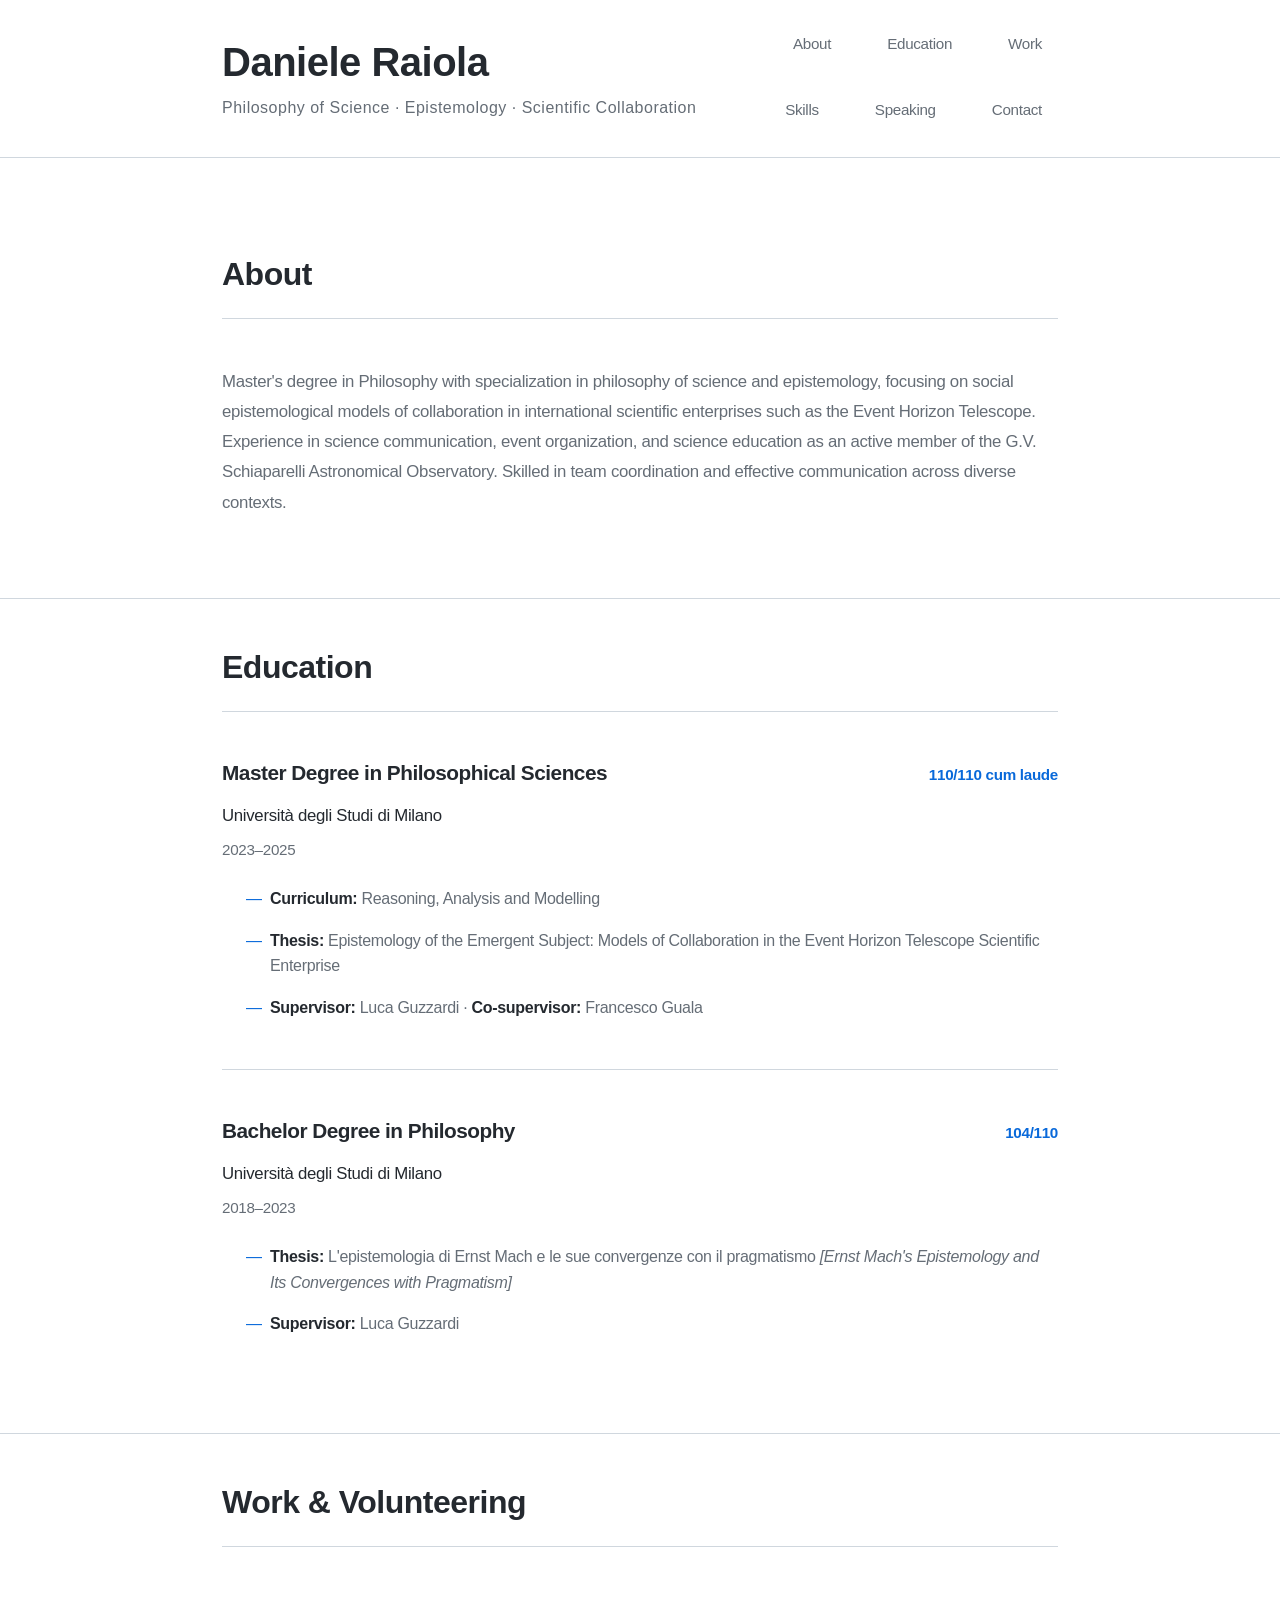
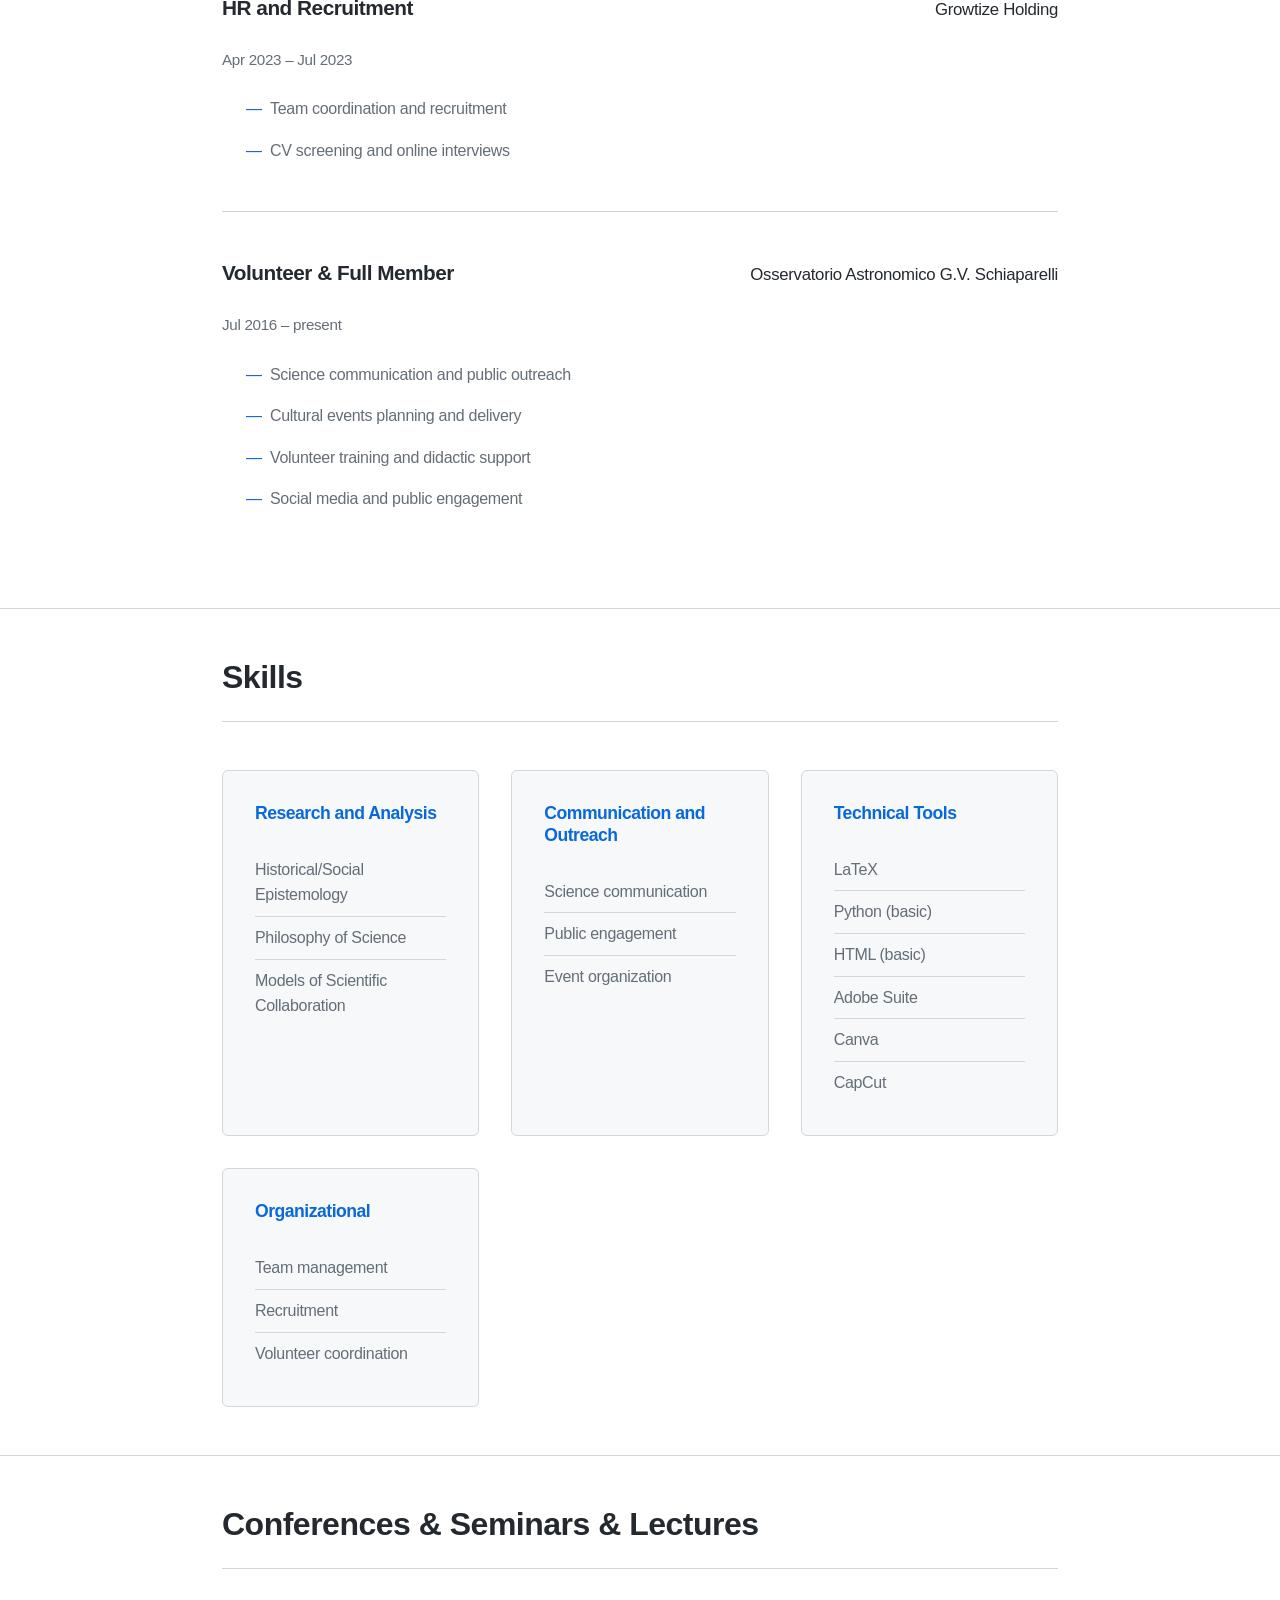
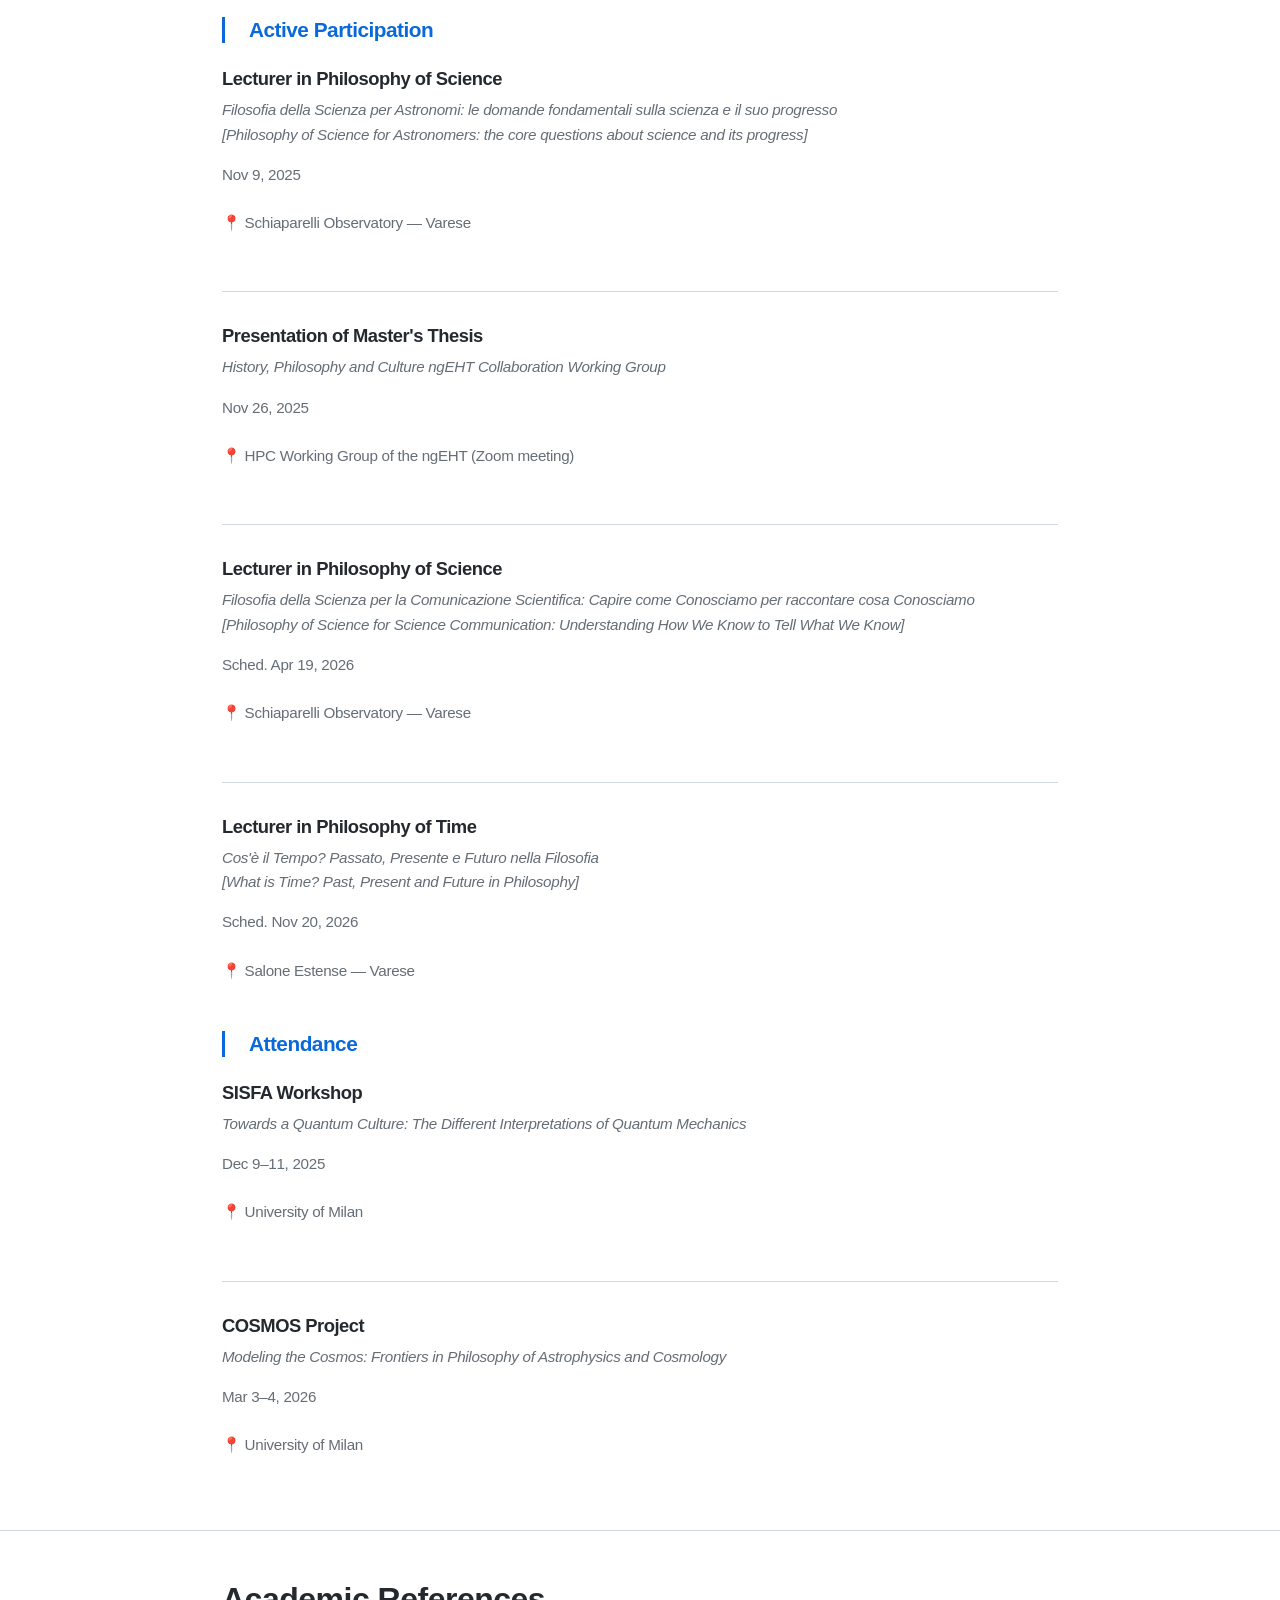
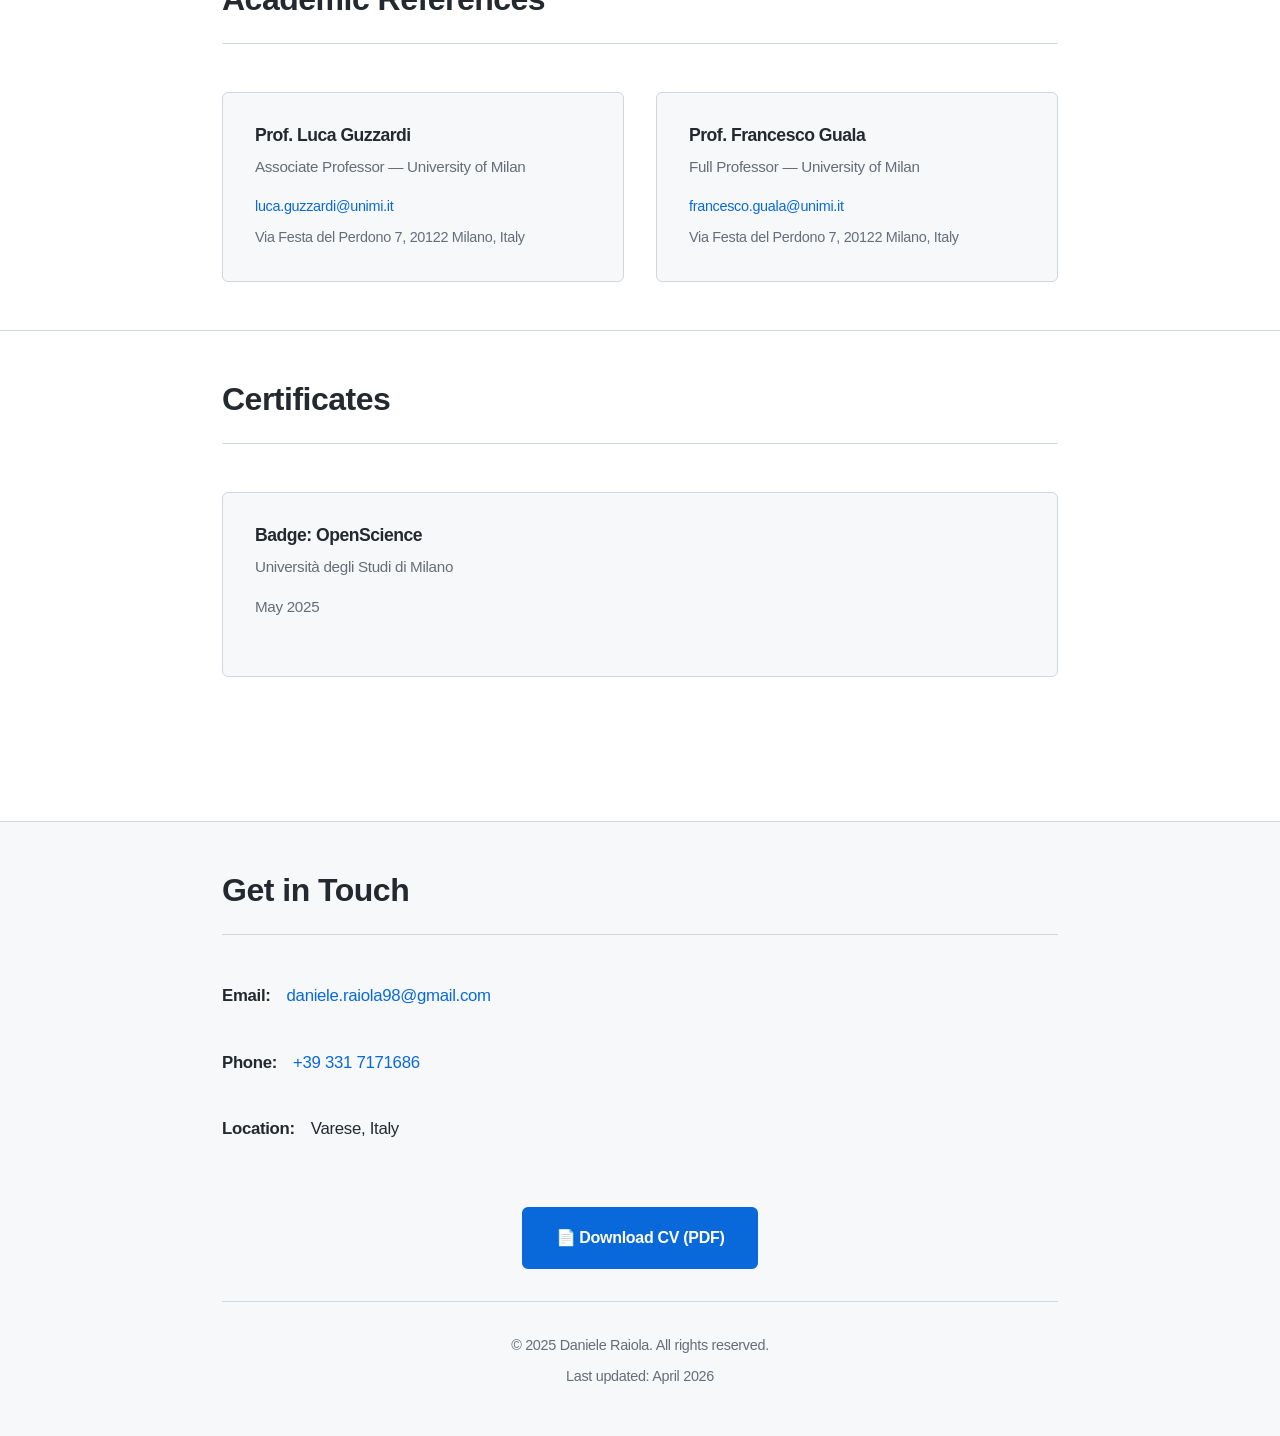
==== index.html @ 400dac88 "Add initial files for academic portfolio including HTML, CSS, and .gitignore" ====
<!DOCTYPE html>
<html lang="en">
<head>
    <meta charset="UTF-8">
    <meta name="viewport" content="width=device-width, initial-scale=1.0">
    <meta name="description" content="Daniele Raiola - Philosophy of Science, Epistemology, Scientific Collaboration">
    <meta name="author" content="Daniele Raiola">
    <title>Daniele Raiola - Philosophy of Science</title>
    <link rel="stylesheet" href="styles/main.css">
</head>
<body>
    <!-- Navigation Header -->
    <header class="header">
        <div class="container">
            <div class="header-content">
                <div class="title-block">
                    <h1 class="main-title">Daniele Raiola</h1>
                    <p class="tagline">Philosophy of Science · Epistemology · Scientific Collaboration</p>
                </div>
                <nav class="nav">
                    <a href="#about" class="nav-link">About</a>
                    <a href="#education" class="nav-link">Education</a>
                    <a href="#work" class="nav-link">Work</a>
                    <a href="#skills" class="nav-link">Skills</a>
                    <a href="#speaking" class="nav-link">Speaking</a>
                    <a href="#contact" class="nav-link">Contact</a>
                </nav>
            </div>
        </div>
    </header>

    <main>
        <!-- About Section -->
        <section id="about" class="section">
            <div class="container">
                <h2 class="section-title">About</h2>
                <p class="section-intro">
                    Master's degree in Philosophy with specialization in philosophy of science and epistemology, 
                    focusing on social epistemological models of collaboration in international scientific enterprises 
                    such as the Event Horizon Telescope. Experience in science communication, event organization, and 
                    science education as an active member of the G.V. Schiaparelli Astronomical Observatory. Skilled in 
                    team coordination and effective communication across diverse contexts.
                </p>
            </div>
        </section>

        <!-- Education Section -->
        <section id="education" class="section">
            <div class="container">
                <h2 class="section-title">Education</h2>
                
                <article class="education-item">
                    <div class="education-header">
                        <h3 class="degree-title">Master Degree in Philosophical Sciences</h3>
                        <span class="grade">110/110 cum laude</span>
                    </div>
                    <p class="institution">Università degli Studi di Milano</p>
                    <p class="date">2023–2025</p>
                    <ul class="details-list">
                        <li><strong>Curriculum:</strong> Reasoning, Analysis and Modelling</li>
                        <li><strong>Thesis:</strong> Epistemology of the Emergent Subject: Models of Collaboration in the Event Horizon Telescope Scientific Enterprise</li>
                        <li><strong>Supervisor:</strong> Luca Guzzardi · <strong>Co-supervisor:</strong> Francesco Guala</li>
                    </ul>
                </article>

                <article class="education-item">
                    <div class="education-header">
                        <h3 class="degree-title">Bachelor Degree in Philosophy</h3>
                        <span class="grade">104/110</span>
                    </div>
                    <p class="institution">Università degli Studi di Milano</p>
                    <p class="date">2018–2023</p>
                    <ul class="details-list">
                        <li><strong>Thesis:</strong> L'epistemologia di Ernst Mach e le sue convergenze con il pragmatismo <em>[Ernst Mach's Epistemology and Its Convergences with Pragmatism]</em></li>
                        <li><strong>Supervisor:</strong> Luca Guzzardi</li>
                    </ul>
                </article>
            </div>
        </section>

        <!-- Work & Volunteering Section -->
        <section id="work" class="section">
            <div class="container">
                <h2 class="section-title">Work & Volunteering</h2>

                <article class="work-item">
                    <div class="work-header">
                        <h3 class="position-title">HR and Recruitment</h3>
                        <p class="organization">Growtize Holding</p>
                    </div>
                    <p class="date">Apr 2023 – Jul 2023</p>
                    <ul class="details-list">
                        <li>Team coordination and recruitment</li>
                        <li>CV screening and online interviews</li>
                    </ul>
                </article>

                <article class="work-item">
                    <div class="work-header">
                        <h3 class="position-title">Volunteer & Full Member</h3>
                        <p class="organization">Osservatorio Astronomico G.V. Schiaparelli</p>
                    </div>
                    <p class="date">Jul 2016 – present</p>
                    <ul class="details-list">
                        <li>Science communication and public outreach</li>
                        <li>Cultural events planning and delivery</li>
                        <li>Volunteer training and didactic support</li>
                        <li>Social media and public engagement</li>
                    </ul>
                </article>
            </div>
        </section>

        <!-- Skills Section -->
        <section id="skills" class="section">
            <div class="container">
                <h2 class="section-title">Skills</h2>
                
                <div class="skills-grid">
                    <article class="skill-category">
                        <h3 class="skill-category-title">Research and Analysis</h3>
                        <ul class="skill-list">
                            <li>Historical/Social Epistemology</li>
                            <li>Philosophy of Science</li>
                            <li>Models of Scientific Collaboration</li>
                        </ul>
                    </article>

                    <article class="skill-category">
                        <h3 class="skill-category-title">Communication and Outreach</h3>
                        <ul class="skill-list">
                            <li>Science communication</li>
                            <li>Public engagement</li>
                            <li>Event organization</li>
                        </ul>
                    </article>

                    <article class="skill-category">
                        <h3 class="skill-category-title">Technical Tools</h3>
                        <ul class="skill-list">
                            <li>LaTeX</li>
                            <li>Python (basic)</li>
                            <li>HTML (basic)</li>
                            <li>Adobe Suite</li>
                            <li>Canva</li>
                            <li>CapCut</li>
                        </ul>
                    </article>

                    <article class="skill-category">
                        <h3 class="skill-category-title">Organizational</h3>
                        <ul class="skill-list">
                            <li>Team management</li>
                            <li>Recruitment</li>
                            <li>Volunteer coordination</li>
                        </ul>
                    </article>
                </div>
            </div>
        </section>

        <!-- Speaking & Conferences Section -->
        <section id="speaking" class="section">
            <div class="container">
                <h2 class="section-title">Conferences & Seminars & Lectures</h2>
                
                <div class="speaking-subsection">
                    <h3 class="subsection-title">Active Participation</h3>
                    
                    <article class="speaking-item">
                        <h4 class="speaking-title">Lecturer in Philosophy of Science</h4>
                        <p class="speaking-subtitle"><em>Filosofia della Scienza per Astronomi: le domande fondamentali sulla scienza e il suo progresso</em><br>[Philosophy of Science for Astronomers: the core questions about science and its progress]</p>
                        <p class="date">Nov 9, 2025</p>
                        <p class="location">📍 Schiaparelli Observatory — Varese</p>
                    </article>

                    <article class="speaking-item">
                        <h4 class="speaking-title">Presentation of Master's Thesis</h4>
                        <p class="speaking-subtitle"><em>History, Philosophy and Culture ngEHT Collaboration Working Group</em></p>
                        <p class="date">Nov 26, 2025</p>
                        <p class="location">📍 HPC Working Group of the ngEHT (Zoom meeting)</p>
                    </article>

                    <article class="speaking-item">
                        <h4 class="speaking-title">Lecturer in Philosophy of Science</h4>
                        <p class="speaking-subtitle"><em>Filosofia della Scienza per la Comunicazione Scientifica: Capire come Conosciamo per raccontare cosa Conosciamo</em><br>[Philosophy of Science for Science Communication: Understanding How We Know to Tell What We Know]</p>
                        <p class="date">Sched. Apr 19, 2026</p>
                        <p class="location">📍 Schiaparelli Observatory — Varese</p>
                    </article>

                    <article class="speaking-item">
                        <h4 class="speaking-title">Lecturer in Philosophy of Time</h4>
                        <p class="speaking-subtitle"><em>Cos'è il Tempo? Passato, Presente e Futuro nella Filosofia</em><br>[What is Time? Past, Present and Future in Philosophy]</p>
                        <p class="date">Sched. Nov 20, 2026</p>
                        <p class="location">📍 Salone Estense — Varese</p>
                    </article>
                </div>

                <div class="speaking-subsection">
                    <h3 class="subsection-title">Attendance</h3>
                    
                    <article class="speaking-item">
                        <h4 class="speaking-title">SISFA Workshop</h4>
                        <p class="speaking-subtitle"><em>Towards a Quantum Culture: The Different Interpretations of Quantum Mechanics</em></p>
                        <p class="date">Dec 9–11, 2025</p>
                        <p class="location">📍 University of Milan</p>
                    </article>

                    <article class="speaking-item">
                        <h4 class="speaking-title">COSMOS Project</h4>
                        <p class="speaking-subtitle"><em>Modeling the Cosmos: Frontiers in Philosophy of Astrophysics and Cosmology</em></p>
                        <p class="date">Mar 3–4, 2026</p>
                        <p class="location">📍 University of Milan</p>
                    </article>
                </div>
            </div>
        </section>

        <!-- Academic References Section -->
        <section class="section">
            <div class="container">
                <h2 class="section-title">Academic References</h2>
                
                <div class="references-grid">
                    <article class="reference-item">
                        <h3 class="reference-name">Prof. Luca Guzzardi</h3>
                        <p class="reference-title">Associate Professor — University of Milan</p>
                        <ul class="reference-contact">
                            <li><a href="mailto:luca.guzzardi@unimi.it">luca.guzzardi@unimi.it</a></li>
                            <li>Via Festa del Perdono 7, 20122 Milano, Italy</li>
                        </ul>
                    </article>

                    <article class="reference-item">
                        <h3 class="reference-name">Prof. Francesco Guala</h3>
                        <p class="reference-title">Full Professor — University of Milan</p>
                        <ul class="reference-contact">
                            <li><a href="mailto:francesco.guala@unimi.it">francesco.guala@unimi.it</a></li>
                            <li>Via Festa del Perdono 7, 20122 Milano, Italy</li>
                        </ul>
                    </article>
                </div>
            </div>
        </section>

        <!-- Certificates Section -->
        <section class="section">
            <div class="container">
                <h2 class="section-title">Certificates</h2>
                
                <article class="certificate-item">
                    <h3 class="cert-title">Badge: OpenScience</h3>
                    <p class="cert-issuer">Università degli Studi di Milano</p>
                    <p class="date">May 2025</p>
                </article>
            </div>
        </section>
    </main>

    <!-- Footer / Contact -->
    <footer id="contact" class="footer">
        <div class="container">
            <h2 class="section-title">Get in Touch</h2>
            
            <div class="contact-info">
                <p class="contact-item">
                    <strong>Email:</strong> <a href="mailto:daniele.raiola98@gmail.com">daniele.raiola98@gmail.com</a>
                </p>
                <p class="contact-item">
                    <strong>Phone:</strong> <a href="tel:+393317171686">+39 331 7171686</a>
                </p>
                <p class="contact-item">
                    <strong>Location:</strong> Varese, Italy
                </p>
            </div>

            <div class="download-section">
                <a href="assets/cv-daniele-raiola.pdf" download class="download-btn">📄 Download CV (PDF)</a>
            </div>

            <div class="footer-meta">
                <p class="copyright">© 2025 Daniele Raiola. All rights reserved.</p>
                <p class="last-updated">Last updated: April 2026</p>
            </div>
        </div>
    </footer>

    <!-- Smooth scroll behavior script -->
    <script>
        document.querySelectorAll('a[href^="#"]').forEach(anchor => {
            anchor.addEventListener('click', function (e) {
                e.preventDefault();
                const target = document.querySelector(this.getAttribute('href'));
                if (target) {
                    target.scrollIntoView({
                        behavior: 'smooth',
                        block: 'start'
                    });
                }
            });
        });
    </script>
</body>
</html>
---- styles/main.css ----
/* ============================================================================
   ACADEMIC PORTFOLIO - DANIELE RAIOLA
   Clean, minimal design with dark-mode support
   ============================================================================ */

/* CSS Variables - Dark Mode (Default) */
:root {
    --color-bg: #0d1117;
    --color-bg-alt: #161b22;
    --color-text: #e0e0e0;
    --color-text-secondary: #a0a0a0;
    --color-accent: #58a6ff;
    --color-border: #30363d;
    --color-hover: #1f6feb;
    
    --font-primary: -apple-system, BlinkMacSystemFont, "Segoe UI", Roboto, "Helvetica Neue", Arial, sans-serif;
    --font-mono: "SF Mono", Monaco, "Cascadia Code", "Roboto Mono", Consolas, "Courier New", monospace;
    
    --spacing-xs: 0.5rem;
    --spacing-sm: 1rem;
    --spacing-md: 1.5rem;
    --spacing-lg: 2rem;
    --spacing-xl: 3rem;
    
    --transition: all 0.3s ease;
    --transition-fast: all 0.15s ease;
}

/* CSS Variables - Light Mode */
@media (prefers-color-scheme: light) {
    :root {
        --color-bg: #ffffff;
        --color-bg-alt: #f6f8fa;
        --color-text: #24292f;
        --color-text-secondary: #656d76;
        --color-accent: #0969da;
        --color-border: #d0d7de;
        --color-hover: #0860ca;
    }
}

/* ============================================================================
   RESET & BASE STYLES
   ============================================================================ */

* {
    margin: 0;
    padding: 0;
    box-sizing: border-box;
}

html {
    scroll-behavior: smooth;
}

body {
    font-family: var(--font-primary);
    background-color: var(--color-bg);
    color: var(--color-text);
    line-height: 1.6;
    letter-spacing: -0.3px;
    transition: background-color 0.5s ease, color 0.5s ease;
}

/* ============================================================================
   TYPOGRAPHY
   ============================================================================ */

h1, h2, h3, h4, h5, h6 {
    font-weight: 600;
    line-height: 1.25;
    margin-bottom: var(--spacing-md);
    letter-spacing: -0.5px;
}

h1 {
    font-size: 2.5rem;
    margin-bottom: var(--spacing-sm);
}

h2 {
    font-size: 2rem;
    border-bottom: 1px solid var(--color-border);
    padding-bottom: var(--spacing-md);
    margin-bottom: var(--spacing-xl);
}

h3 {
    font-size: 1.5rem;
}

h4 {
    font-size: 1.125rem;
}

p {
    margin-bottom: var(--spacing-md);
}

/* Section title special style */
.section-title {
    font-size: 2rem;
    margin-top: 0;
}

.main-title {
    color: var(--color-text);
    margin-bottom: var(--spacing-xs);
}

.tagline {
    font-size: 1rem;
    color: var(--color-text-secondary);
    font-weight: 400;
    letter-spacing: 0.5px;
    margin-bottom: 0;
}

/* ============================================================================
   LINKS & INTERACTIVE
   ============================================================================ */

a {
    color: var(--color-accent);
    text-decoration: none;
    transition: var(--transition-fast);
}

a:hover {
    color: var(--color-hover);
    text-decoration: underline;
}

/* ============================================================================
   LAYOUT & CONTAINER
   ============================================================================ */

.container {
    max-width: 900px;
    margin: 0 auto;
    padding: 0 var(--spacing-lg);
}

main {
    padding: var(--spacing-xl) 0;
}

/* ============================================================================
   HEADER & NAVIGATION
   ============================================================================ */

.header {
    background-color: var(--color-bg-alt);
    border-bottom: 1px solid var(--color-border);
    position: sticky;
    top: 0;
    z-index: 100;
    backdrop-filter: blur(10px);
    background-color: rgba(13, 17, 23, 0.85);
}

@media (prefers-color-scheme: light) {
    .header {
        background-color: rgba(255, 255, 255, 0.85);
    }
}

.header-content {
    display: flex;
    justify-content: space-between;
    align-items: center;
    padding: var(--spacing-md) 0;
    gap: var(--spacing-lg);
}

.title-block {
    flex-shrink: 0;
}

.nav {
    display: flex;
    gap: var(--spacing-md);
    flex-wrap: wrap;
    justify-content: flex-end;
    align-items: center;
}

.nav-link {
    font-size: 0.95rem;
    font-weight: 500;
    color: var(--color-text-secondary);
    padding: var(--spacing-xs) var(--spacing-sm);
    border-bottom: 2px solid transparent;
    transition: var(--transition-fast);
}

.nav-link:hover {
    color: var(--color-accent);
    border-bottom-color: var(--color-accent);
    text-decoration: none;
}

/* ============================================================================
   SECTIONS
   ============================================================================ */

.section {
    padding: var(--spacing-xl) 0;
    border-bottom: 1px solid var(--color-border);
}

.section:last-of-type {
    border-bottom: none;
}

.section-intro {
    font-size: 1.05rem;
    color: var(--color-text-secondary);
    line-height: 1.8;
    margin-bottom: var(--spacing-lg);
}

/* ============================================================================
   EDUCATION & WORK ITEMS
   ============================================================================ */

.education-item,
.work-item {
    margin-bottom: var(--spacing-xl);
    padding-bottom: var(--spacing-lg);
    border-bottom: 1px solid var(--color-border);
}

.education-item:last-child,
.work-item:last-child {
    border-bottom: none;
    padding-bottom: 0;
}

.education-header,
.work-header {
    display: flex;
    justify-content: space-between;
    align-items: baseline;
    gap: var(--spacing-md);
    margin-bottom: var(--spacing-sm);
    flex-wrap: wrap;
}

.degree-title,
.position-title {
    margin-bottom: 0;
    font-size: 1.3rem;
}

.grade {
    font-size: 0.95rem;
    color: var(--color-accent);
    font-weight: 600;
    white-space: nowrap;
}

.institution,
.organization {
    font-size: 1.05rem;
    font-weight: 500;
    color: var(--color-text);
    margin-bottom: var(--spacing-xs);
}

.date {
    font-size: 0.95rem;
    color: var(--color-text-secondary);
    margin-bottom: var(--spacing-md);
}

.details-list {
    list-style: none;
    padding-left: var(--spacing-md);
}

.details-list li {
    margin-bottom: var(--spacing-sm);
    color: var(--color-text-secondary);
    position: relative;
    padding-left: var(--spacing-md);
}

.details-list li::before {
    content: "—";
    position: absolute;
    left: 0;
    color: var(--color-accent);
}

.details-list strong {
    color: var(--color-text);
    font-weight: 600;
}

/* ============================================================================
   SKILLS GRID
   ============================================================================ */

.skills-grid {
    display: grid;
    grid-template-columns: repeat(auto-fit, minmax(250px, 1fr));
    gap: var(--spacing-lg);
    margin-top: var(--spacing-lg);
}

.skill-category {
    padding: var(--spacing-lg);
    background-color: var(--color-bg-alt);
    border: 1px solid var(--color-border);
    border-radius: 6px;
    transition: var(--transition);
}

.skill-category:hover {
    border-color: var(--color-accent);
    background-color: rgba(88, 166, 255, 0.05);
}

@media (prefers-color-scheme: light) {
    .skill-category:hover {
        background-color: rgba(9, 105, 218, 0.05);
    }
}

.skill-category-title {
    color: var(--color-accent);
    font-size: 1.1rem;
    margin-bottom: var(--spacing-md);
}

.skill-list {
    list-style: none;
}

.skill-list li {
    padding: var(--spacing-xs) 0;
    color: var(--color-text-secondary);
    border-bottom: 1px solid var(--color-border);
    padding-bottom: var(--spacing-xs);
}

.skill-list li:last-child {
    border-bottom: none;
}

/* ============================================================================
   SPEAKING & CONFERENCES
   ============================================================================ */

.speaking-subsection {
    margin-bottom: var(--spacing-xl);
}

.speaking-subsection:last-child {
    margin-bottom: 0;
}

.subsection-title {
    font-size: 1.3rem;
    color: var(--color-accent);
    margin-top: var(--spacing-lg);
    margin-bottom: var(--spacing-md);
    border-left: 3px solid var(--color-accent);
    padding-left: var(--spacing-md);
}

.speaking-item {
    margin-bottom: var(--spacing-lg);
    padding-bottom: var(--spacing-lg);
    border-bottom: 1px solid var(--color-border);
}

.speaking-item:last-child {
    border-bottom: none;
    margin-bottom: 0;
    padding-bottom: 0;
}

.speaking-title {
    font-size: 1.15rem;
    color: var(--color-text);
    margin-bottom: var(--spacing-xs);
}

.speaking-subtitle {
    font-size: 0.95rem;
    color: var(--color-text-secondary);
    font-style: italic;
    margin-bottom: var(--spacing-sm);
}

.location {
    font-size: 0.95rem;
    color: var(--color-text-secondary);
    margin-top: var(--spacing-xs);
}

/* ============================================================================
   REFERENCES & CERTIFICATES
   ============================================================================ */

.references-grid {
    display: grid;
    grid-template-columns: repeat(auto-fit, minmax(280px, 1fr));
    gap: var(--spacing-lg);
    margin-top: var(--spacing-lg);
}

.reference-item,
.certificate-item {
    padding: var(--spacing-lg);
    background-color: var(--color-bg-alt);
    border: 1px solid var(--color-border);
    border-radius: 6px;
    transition: var(--transition);
}

.reference-item:hover,
.certificate-item:hover {
    border-color: var(--color-accent);
    background-color: rgba(88, 166, 255, 0.05);
}

@media (prefers-color-scheme: light) {
    .reference-item:hover,
    .certificate-item:hover {
        background-color: rgba(9, 105, 218, 0.05);
    }
}

.reference-name {
    font-size: 1.1rem;
    margin-bottom: var(--spacing-xs);
}

.reference-title {
    font-size: 0.95rem;
    color: var(--color-text-secondary);
    margin-bottom: var(--spacing-sm);
}

.reference-contact {
    list-style: none;
}

.reference-contact li {
    font-size: 0.9rem;
    color: var(--color-text-secondary);
    margin-bottom: var(--spacing-xs);
}

.reference-contact li:last-child {
    margin-bottom: 0;
}

.cert-title {
    font-size: 1.1rem;
    margin-bottom: var(--spacing-xs);
}

.cert-issuer {
    font-size: 0.95rem;
    color: var(--color-text-secondary);
    margin-bottom: var(--spacing-sm);
}

/* ============================================================================
   FOOTER / CONTACT
   ============================================================================ */

.footer {
    background-color: var(--color-bg-alt);
    border-top: 1px solid var(--color-border);
    padding: var(--spacing-xl) 0;
    margin-top: var(--spacing-xl);
}

.contact-info {
    display: flex;
    flex-direction: column;
    gap: var(--spacing-md);
    margin-bottom: var(--spacing-xl);
    font-size: 1.05rem;
}

.contact-item {
    display: flex;
    align-items: center;
    gap: var(--spacing-sm);
    margin-bottom: var(--spacing-sm);
}

.contact-item a {
    font-weight: 500;
}

.footer-meta {
    padding-top: var(--spacing-lg);
    border-top: 1px solid var(--color-border);
    font-size: 0.9rem;
    color: var(--color-text-secondary);
    text-align: center;
}

.copyright {
    margin-bottom: var(--spacing-xs);
}

.last-updated {
    margin-bottom: 0;
}

/* ============================================================================
   DOWNLOAD SECTION
   ============================================================================ */

.download-section {
    margin: var(--spacing-lg) 0;
    text-align: center;
}

.download-btn {
    display: inline-block;
    padding: var(--spacing-sm) var(--spacing-lg);
    background-color: var(--color-accent);
    color: var(--color-bg);
    border: 2px solid var(--color-accent);
    border-radius: 6px;
    font-weight: 600;
    font-size: 1rem;
    transition: var(--transition);
    text-decoration: none;
}

.download-btn:hover {
    background-color: var(--color-hover);
    border-color: var(--color-hover);
    color: var(--color-bg);
    text-decoration: none;
    transform: translateY(-2px);
    box-shadow: 0 4px 12px rgba(88, 166, 255, 0.2);
}

@media (prefers-color-scheme: light) {
    .download-btn:hover {
        box-shadow: 0 4px 12px rgba(9, 105, 218, 0.15);
    }
}

/* ============================================================================
   RESPONSIVE DESIGN
   ============================================================================ */

@media (max-width: 768px) {
    h1 {
        font-size: 2rem;
    }

    h2 {
        font-size: 1.5rem;
    }

    .container {
        padding: 0 var(--spacing-md);
    }

    .header-content {
        flex-direction: column;
        align-items: flex-start;
        padding: var(--spacing-md) 0;
        gap: var(--spacing-md);
    }

    .nav {
        width: 100%;
        justify-content: flex-start;
        gap: var(--spacing-sm);
    }

    .nav-link {
        font-size: 0.9rem;
        padding: var(--spacing-xs);
    }

    .education-header,
    .work-header {
        flex-direction: column;
        align-items: flex-start;
    }

    .grade {
        margin-top: var(--spacing-sm);
    }

    .skills-grid {
        grid-template-columns: 1fr;
    }

    .references-grid {
        grid-template-columns: 1fr;
    }

    main {
        padding: var(--spacing-lg) 0;
    }

    .section {
        padding: var(--spacing-lg) 0;
    }
}

@media (max-width: 480px) {
    h1 {
        font-size: 1.5rem;
    }

    h2 {
        font-size: 1.25rem;
    }

    .container {
        padding: 0 var(--spacing-sm);
    }

    .tagline {
        font-size: 0.9rem;
    }

    .nav {
        gap: var(--spacing-xs);
    }

    .nav-link {
        font-size: 0.85rem;
        padding: var(--spacing-xs) 0.375rem;
    }

    .details-list li {
        padding-left: var(--spacing-md);
        font-size: 0.95rem;
    }

    .section {
        padding: var(--spacing-md) 0;
    }

    .speaking-subsection {
        margin-bottom: var(--spacing-lg);
    }

    .subsection-title {
        font-size: 1.1rem;
    }
}

/* ============================================================================
   PRINT STYLES
   ============================================================================ */

@media print {
    .header {
        position: static;
        border-bottom: 2px solid #000;
        background-color: #fff;
        color: #000;
    }

    .nav {
        display: none;
    }

    body {
        background-color: #fff;
        color: #000;
    }

    a {
        color: #0969da;
    }

    .section {
        page-break-inside: avoid;
        border-color: #d0d7de;
    }
}
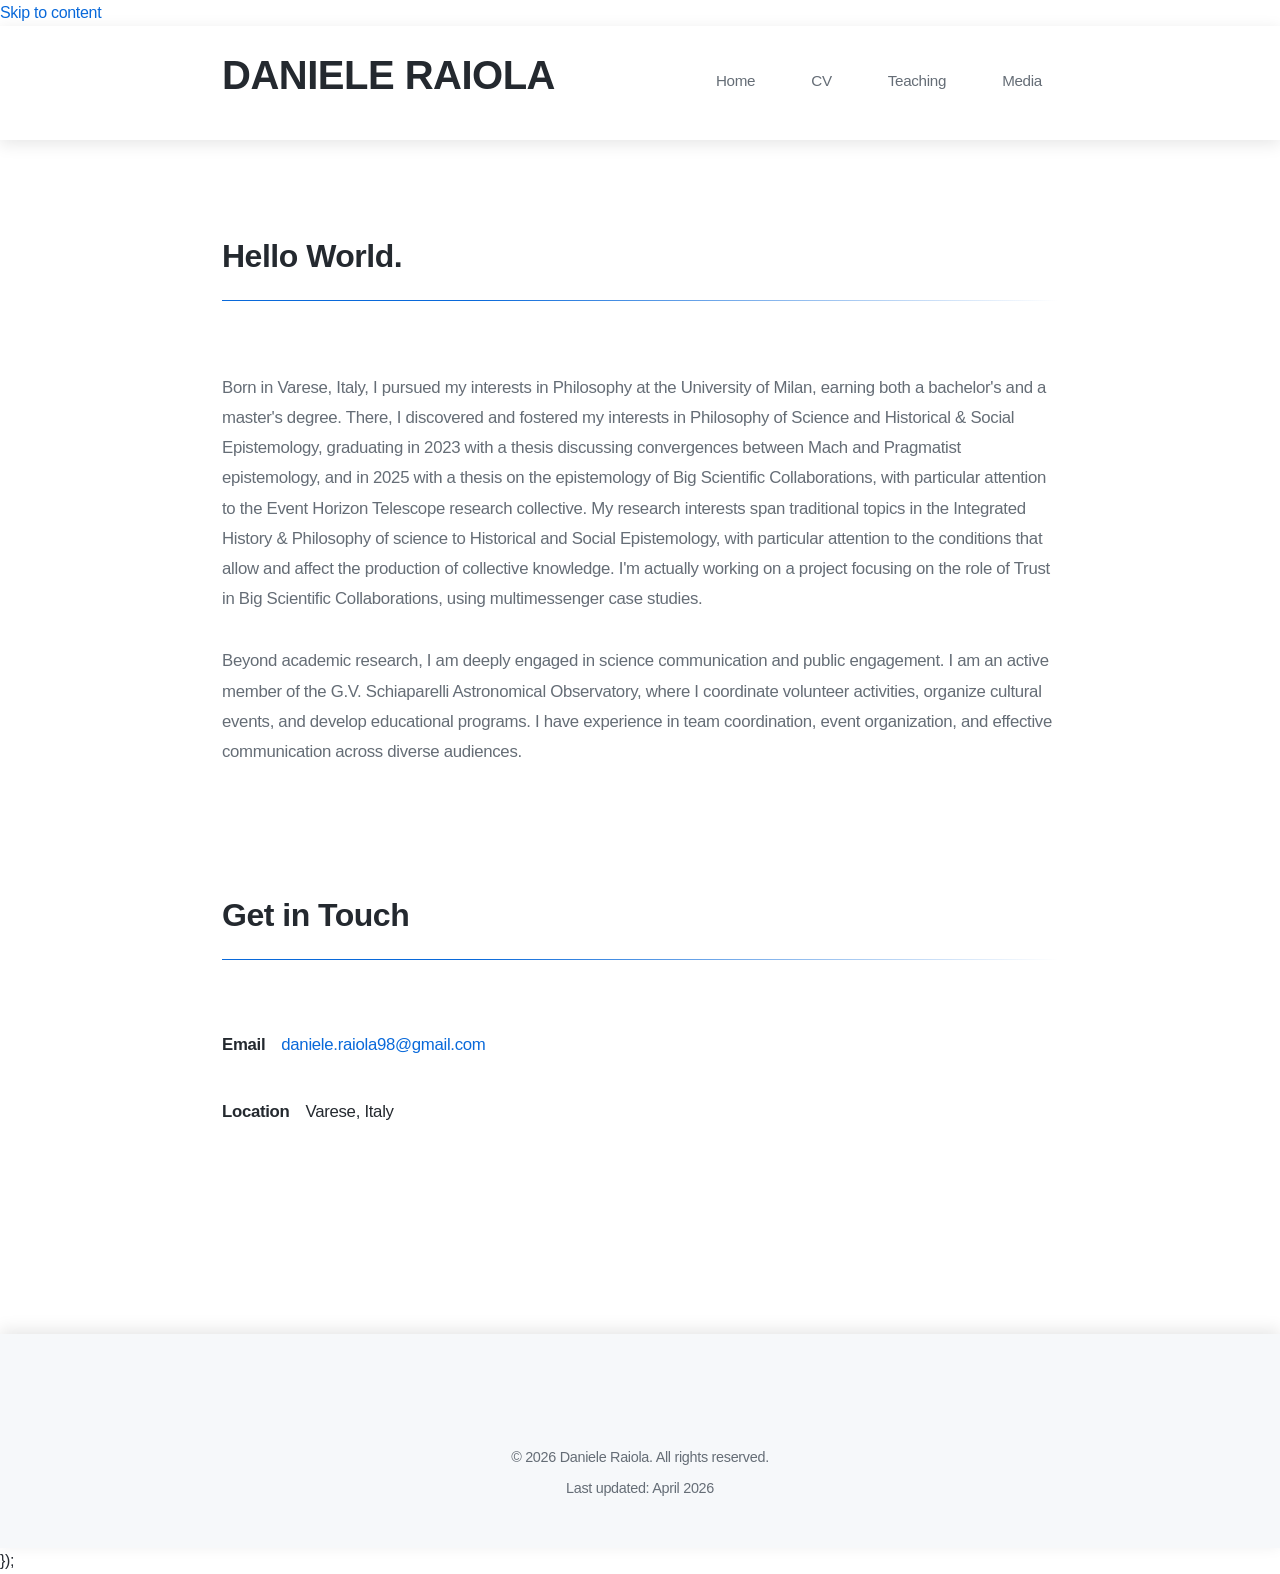
==== commit da345b3b: "Update" ====
--- a/index.html
+++ b/index.html
@@ -5,281 +5,74 @@
     <meta name="viewport" content="width=device-width, initial-scale=1.0">
     <meta name="description" content="Daniele Raiola - Philosophy of Science, Epistemology, Scientific Collaboration">
     <meta name="author" content="Daniele Raiola">
-    <title>Daniele Raiola - Philosophy of Science</title>
+    <title>Daniele Raiola</title>
     <link rel="stylesheet" href="styles/main.css">
 </head>
 <body>
+    <a href="#main-content" class="skip-to-content">Skip to content</a>
+
     <!-- Navigation Header -->
     <header class="header">
         <div class="container">
             <div class="header-content">
                 <div class="title-block">
-                    <h1 class="main-title">Daniele Raiola</h1>
-                    <p class="tagline">Philosophy of Science · Epistemology · Scientific Collaboration</p>
+                    <h1>DANIELE RAIOLA</h1>
                 </div>
                 <nav class="nav">
-                    <a href="#about" class="nav-link">About</a>
-                    <a href="#education" class="nav-link">Education</a>
-                    <a href="#work" class="nav-link">Work</a>
-                    <a href="#skills" class="nav-link">Skills</a>
-                    <a href="#speaking" class="nav-link">Speaking</a>
-                    <a href="#contact" class="nav-link">Contact</a>
+                    <a href="index.html" class="nav-link active">Home</a>
+                    <a href="cv.html" class="nav-link">CV</a>
+                    <a href="teaching.html" class="nav-link">Teaching</a>
+                    <a href="publications.html" class="nav-link">Media</a>
                 </nav>
             </div>
         </div>
     </header>
 
-    <main>
-        <!-- About Section -->
-        <section id="about" class="section">
+    <main id="main-content">
+        <!-- Hero/Intro Section -->
+        <section class="section">
             <div class="container">
-                <h2 class="section-title">About</h2>
+                <h2>Hello World.</h2>
+                
                 <p class="section-intro">
-                    Master's degree in Philosophy with specialization in philosophy of science and epistemology, 
-                    focusing on social epistemological models of collaboration in international scientific enterprises 
-                    such as the Event Horizon Telescope. Experience in science communication, event organization, and 
-                    science education as an active member of the G.V. Schiaparelli Astronomical Observatory. Skilled in 
-                    team coordination and effective communication across diverse contexts.
+                    Born in Varese, Italy, I pursued my interests in Philosophy at the University of Milan, earning both a bachelor's and a master's degree. There, I discovered and fostered my interests in Philosophy of Science and Historical & Social Epistemology, graduating in 2023 with a thesis discussing convergences between Mach and Pragmatist epistemology, and in 2025 with a thesis on the epistemology of Big Scientific Collaborations, with particular attention to the Event Horizon Telescope research collective.
+                    My research interests span traditional topics in the Integrated History & Philosophy of science to Historical and Social Epistemology, with particular attention to the conditions that allow and affect the production of collective knowledge.
+                    I'm actually working on a project focusing on the role of Trust in Big Scientific Collaborations, using multimessenger case studies.
+                </p>
+
+                <p class="section-intro">
+                    Beyond academic research, I am deeply engaged in science communication and public engagement. 
+                    I am an active member of the G.V. Schiaparelli Astronomical Observatory, where I coordinate volunteer activities, 
+                    organize cultural events, and develop educational programs. I have experience in team coordination, 
+                    event organization, and effective communication across diverse audiences.
                 </p>
             </div>
         </section>
 
-        <!-- Education Section -->
-        <section id="education" class="section">
+        <!-- Contact Section -->
+        <section id="contact" class="section">
             <div class="container">
-                <h2 class="section-title">Education</h2>
+                <h2>Get in Touch</h2>
                 
-                <article class="education-item">
-                    <div class="education-header">
-                        <h3 class="degree-title">Master Degree in Philosophical Sciences</h3>
-                        <span class="grade">110/110 cum laude</span>
+                <div class="contact-info">
+                    <div class="contact-item">
+                        <strong>Email</strong>
+                        <a href="mailto:daniele.raiola98@gmail.com">daniele.raiola98@gmail.com</a>
                     </div>
-                    <p class="institution">Università degli Studi di Milano</p>
-                    <p class="date">2023–2025</p>
-                    <ul class="details-list">
-                        <li><strong>Curriculum:</strong> Reasoning, Analysis and Modelling</li>
-                        <li><strong>Thesis:</strong> Epistemology of the Emergent Subject: Models of Collaboration in the Event Horizon Telescope Scientific Enterprise</li>
-                        <li><strong>Supervisor:</strong> Luca Guzzardi · <strong>Co-supervisor:</strong> Francesco Guala</li>
-                    </ul>
-                </article>
-
-                <article class="education-item">
-                    <div class="education-header">
-                        <h3 class="degree-title">Bachelor Degree in Philosophy</h3>
-                        <span class="grade">104/110</span>
+                    <div class="contact-item">
+                        <strong>Location</strong>
+                        Varese, Italy
                     </div>
-                    <p class="institution">Università degli Studi di Milano</p>
-                    <p class="date">2018–2023</p>
-                    <ul class="details-list">
-                        <li><strong>Thesis:</strong> L'epistemologia di Ernst Mach e le sue convergenze con il pragmatismo <em>[Ernst Mach's Epistemology and Its Convergences with Pragmatism]</em></li>
-                        <li><strong>Supervisor:</strong> Luca Guzzardi</li>
-                    </ul>
-                </article>
-            </div>
-        </section>
-
-        <!-- Work & Volunteering Section -->
-        <section id="work" class="section">
-            <div class="container">
-                <h2 class="section-title">Work & Volunteering</h2>
-
-                <article class="work-item">
-                    <div class="work-header">
-                        <h3 class="position-title">HR and Recruitment</h3>
-                        <p class="organization">Growtize Holding</p>
-                    </div>
-                    <p class="date">Apr 2023 – Jul 2023</p>
-                    <ul class="details-list">
-                        <li>Team coordination and recruitment</li>
-                        <li>CV screening and online interviews</li>
-                    </ul>
-                </article>
-
-                <article class="work-item">
-                    <div class="work-header">
-                        <h3 class="position-title">Volunteer & Full Member</h3>
-                        <p class="organization">Osservatorio Astronomico G.V. Schiaparelli</p>
-                    </div>
-                    <p class="date">Jul 2016 – present</p>
-                    <ul class="details-list">
-                        <li>Science communication and public outreach</li>
-                        <li>Cultural events planning and delivery</li>
-                        <li>Volunteer training and didactic support</li>
-                        <li>Social media and public engagement</li>
-                    </ul>
-                </article>
-            </div>
-        </section>
-
-        <!-- Skills Section -->
-        <section id="skills" class="section">
-            <div class="container">
-                <h2 class="section-title">Skills</h2>
-                
-                <div class="skills-grid">
-                    <article class="skill-category">
-                        <h3 class="skill-category-title">Research and Analysis</h3>
-                        <ul class="skill-list">
-                            <li>Historical/Social Epistemology</li>
-                            <li>Philosophy of Science</li>
-                            <li>Models of Scientific Collaboration</li>
-                        </ul>
-                    </article>
-
-                    <article class="skill-category">
-                        <h3 class="skill-category-title">Communication and Outreach</h3>
-                        <ul class="skill-list">
-                            <li>Science communication</li>
-                            <li>Public engagement</li>
-                            <li>Event organization</li>
-                        </ul>
-                    </article>
-
-                    <article class="skill-category">
-                        <h3 class="skill-category-title">Technical Tools</h3>
-                        <ul class="skill-list">
-                            <li>LaTeX</li>
-                            <li>Python (basic)</li>
-                            <li>HTML (basic)</li>
-                            <li>Adobe Suite</li>
-                            <li>Canva</li>
-                            <li>CapCut</li>
-                        </ul>
-                    </article>
-
-                    <article class="skill-category">
-                        <h3 class="skill-category-title">Organizational</h3>
-                        <ul class="skill-list">
-                            <li>Team management</li>
-                            <li>Recruitment</li>
-                            <li>Volunteer coordination</li>
-                        </ul>
-                    </article>
                 </div>
-            </div>
-        </section>
-
-        <!-- Speaking & Conferences Section -->
-        <section id="speaking" class="section">
-            <div class="container">
-                <h2 class="section-title">Conferences & Seminars & Lectures</h2>
-                
-                <div class="speaking-subsection">
-                    <h3 class="subsection-title">Active Participation</h3>
-                    
-                    <article class="speaking-item">
-                        <h4 class="speaking-title">Lecturer in Philosophy of Science</h4>
-                        <p class="speaking-subtitle"><em>Filosofia della Scienza per Astronomi: le domande fondamentali sulla scienza e il suo progresso</em><br>[Philosophy of Science for Astronomers: the core questions about science and its progress]</p>
-                        <p class="date">Nov 9, 2025</p>
-                        <p class="location">📍 Schiaparelli Observatory — Varese</p>
-                    </article>
-
-                    <article class="speaking-item">
-                        <h4 class="speaking-title">Presentation of Master's Thesis</h4>
-                        <p class="speaking-subtitle"><em>History, Philosophy and Culture ngEHT Collaboration Working Group</em></p>
-                        <p class="date">Nov 26, 2025</p>
-                        <p class="location">📍 HPC Working Group of the ngEHT (Zoom meeting)</p>
-                    </article>
-
-                    <article class="speaking-item">
-                        <h4 class="speaking-title">Lecturer in Philosophy of Science</h4>
-                        <p class="speaking-subtitle"><em>Filosofia della Scienza per la Comunicazione Scientifica: Capire come Conosciamo per raccontare cosa Conosciamo</em><br>[Philosophy of Science for Science Communication: Understanding How We Know to Tell What We Know]</p>
-                        <p class="date">Sched. Apr 19, 2026</p>
-                        <p class="location">📍 Schiaparelli Observatory — Varese</p>
-                    </article>
-
-                    <article class="speaking-item">
-                        <h4 class="speaking-title">Lecturer in Philosophy of Time</h4>
-                        <p class="speaking-subtitle"><em>Cos'è il Tempo? Passato, Presente e Futuro nella Filosofia</em><br>[What is Time? Past, Present and Future in Philosophy]</p>
-                        <p class="date">Sched. Nov 20, 2026</p>
-                        <p class="location">📍 Salone Estense — Varese</p>
-                    </article>
-                </div>
-
-                <div class="speaking-subsection">
-                    <h3 class="subsection-title">Attendance</h3>
-                    
-                    <article class="speaking-item">
-                        <h4 class="speaking-title">SISFA Workshop</h4>
-                        <p class="speaking-subtitle"><em>Towards a Quantum Culture: The Different Interpretations of Quantum Mechanics</em></p>
-                        <p class="date">Dec 9–11, 2025</p>
-                        <p class="location">📍 University of Milan</p>
-                    </article>
-
-                    <article class="speaking-item">
-                        <h4 class="speaking-title">COSMOS Project</h4>
-                        <p class="speaking-subtitle"><em>Modeling the Cosmos: Frontiers in Philosophy of Astrophysics and Cosmology</em></p>
-                        <p class="date">Mar 3–4, 2026</p>
-                        <p class="location">📍 University of Milan</p>
-                    </article>
-                </div>
-            </div>
-        </section>
-
-        <!-- Academic References Section -->
-        <section class="section">
-            <div class="container">
-                <h2 class="section-title">Academic References</h2>
-                
-                <div class="references-grid">
-                    <article class="reference-item">
-                        <h3 class="reference-name">Prof. Luca Guzzardi</h3>
-                        <p class="reference-title">Associate Professor — University of Milan</p>
-                        <ul class="reference-contact">
-                            <li><a href="mailto:luca.guzzardi@unimi.it">luca.guzzardi@unimi.it</a></li>
-                            <li>Via Festa del Perdono 7, 20122 Milano, Italy</li>
-                        </ul>
-                    </article>
-
-                    <article class="reference-item">
-                        <h3 class="reference-name">Prof. Francesco Guala</h3>
-                        <p class="reference-title">Full Professor — University of Milan</p>
-                        <ul class="reference-contact">
-                            <li><a href="mailto:francesco.guala@unimi.it">francesco.guala@unimi.it</a></li>
-                            <li>Via Festa del Perdono 7, 20122 Milano, Italy</li>
-                        </ul>
-                    </article>
-                </div>
-            </div>
-        </section>
-
-        <!-- Certificates Section -->
-        <section class="section">
-            <div class="container">
-                <h2 class="section-title">Certificates</h2>
-                
-                <article class="certificate-item">
-                    <h3 class="cert-title">Badge: OpenScience</h3>
-                    <p class="cert-issuer">Università degli Studi di Milano</p>
-                    <p class="date">May 2025</p>
-                </article>
             </div>
         </section>
     </main>
 
-    <!-- Footer / Contact -->
-    <footer id="contact" class="footer">
+    <!-- Footer -->
+    <footer class="footer">
         <div class="container">
-            <h2 class="section-title">Get in Touch</h2>
-            
-            <div class="contact-info">
-                <p class="contact-item">
-                    <strong>Email:</strong> <a href="mailto:daniele.raiola98@gmail.com">daniele.raiola98@gmail.com</a>
-                </p>
-                <p class="contact-item">
-                    <strong>Phone:</strong> <a href="tel:+393317171686">+39 331 7171686</a>
-                </p>
-                <p class="contact-item">
-                    <strong>Location:</strong> Varese, Italy
-                </p>
-            </div>
-
-            <div class="download-section">
-                <a href="assets/cv-daniele-raiola.pdf" download class="download-btn">📄 Download CV (PDF)</a>
-            </div>
-
             <div class="footer-meta">
-                <p class="copyright">© 2025 Daniele Raiola. All rights reserved.</p>
+                <p class="copyright">© 2026 Daniele Raiola. All rights reserved.</p>
                 <p class="last-updated">Last updated: April 2026</p>
             </div>
         </div>
@@ -302,3 +95,7 @@
     </script>
 </body>
 </html>
+        });
+    </script>
+</body>
+</html>
--- a/styles/main.css
+++ b/styles/main.css
@@ -22,8 +22,21 @@
     --spacing-lg: 2rem;
     --spacing-xl: 3rem;
     
-    --transition: all 0.3s ease;
-    --transition-fast: all 0.15s ease;
+    --transition: all 0.3s cubic-bezier(0.4, 0.0, 0.2, 1);
+    --transition-fast: all 0.15s cubic-bezier(0.4, 0.0, 0.2, 1);
+    --transition-slow: all 0.5s cubic-bezier(0.4, 0.0, 0.2, 1);
+    
+    /* Neumorphism Shadow Depth */
+    --shadow-sm: 0 2px 8px rgba(0, 0, 0, 0.15);
+    --shadow-md: 0 4px 16px rgba(0, 0, 0, 0.2);
+    --shadow-lg: 0 8px 24px rgba(0, 0, 0, 0.25);
+    --shadow-xl: 0 12px 32px rgba(0, 0, 0, 0.3);
+    --shadow-inset: inset 0 2px 4px rgba(0, 0, 0, 0.2);
+    --shadow-inset-light: inset 0 1px 2px rgba(0, 0, 0, 0.1);
+    
+    --border-radius-sm: 8px;
+    --border-radius-md: 12px;
+    --border-radius-lg: 16px;
 }
 
 /* CSS Variables - Light Mode */
@@ -36,6 +49,14 @@
         --color-accent: #0969da;
         --color-border: #d0d7de;
         --color-hover: #0860ca;
+        
+        /* Light Mode Shadow Depth */
+        --shadow-sm: 0 2px 8px rgba(0, 0, 0, 0.08);
+        --shadow-md: 0 4px 16px rgba(0, 0, 0, 0.1);
+        --shadow-lg: 0 8px 24px rgba(0, 0, 0, 0.12);
+        --shadow-xl: 0 12px 32px rgba(0, 0, 0, 0.15);
+        --shadow-inset: inset 0 2px 4px rgba(0, 0, 0, 0.05);
+        --shadow-inset-light: inset 0 1px 2px rgba(0, 0, 0, 0.03);
     }
 }
 
@@ -59,7 +80,7 @@
     color: var(--color-text);
     line-height: 1.6;
     letter-spacing: -0.3px;
-    transition: background-color 0.5s ease, color 0.5s ease;
+    transition: background-color var(--transition-slow), color var(--transition-slow);
 }
 
 /* ============================================================================
@@ -80,9 +101,19 @@
 
 h2 {
     font-size: 2rem;
-    border-bottom: 1px solid var(--color-border);
+    border-bottom: none;
     padding-bottom: var(--spacing-md);
     margin-bottom: var(--spacing-xl);
+    position: relative;
+}
+
+h2::after {
+    content: '';
+    display: block;
+    width: 100%;
+    height: 1px;
+    background: linear-gradient(90deg, var(--color-accent) 0%, var(--color-accent) 30%, transparent 100%);
+    margin-top: var(--spacing-md);
 }
 
 h3 {
@@ -123,12 +154,28 @@
 a {
     color: var(--color-accent);
     text-decoration: none;
-    transition: var(--transition-fast);
+    transition: color var(--transition-fast);
+    position: relative;
 }
 
 a:hover {
     color: var(--color-hover);
-    text-decoration: underline;
+    text-decoration: none;
+}
+
+a:not(.nav-link):not(.download-btn)::after {
+    content: '';
+    position: absolute;
+    bottom: -2px;
+    left: 0;
+    width: 0;
+    height: 2px;
+    background-color: var(--color-hover);
+    transition: width var(--transition-fast);
+}
+
+a:not(.nav-link):not(.download-btn):hover::after {
+    width: 100%;
 }
 
 /* ============================================================================
@@ -151,17 +198,20 @@
 
 .header {
     background-color: var(--color-bg-alt);
-    border-bottom: 1px solid var(--color-border);
+    border-bottom: none;
     position: sticky;
     top: 0;
     z-index: 100;
     backdrop-filter: blur(10px);
     background-color: rgba(13, 17, 23, 0.85);
+    box-shadow: var(--shadow-md);
+    transition: box-shadow var(--transition);
 }
 
 @media (prefers-color-scheme: light) {
     .header {
         background-color: rgba(255, 255, 255, 0.85);
+        box-shadow: var(--shadow-md);
     }
 }
 
@@ -192,12 +242,14 @@
     padding: var(--spacing-xs) var(--spacing-sm);
     border-bottom: 2px solid transparent;
     transition: var(--transition-fast);
+    position: relative;
 }
 
 .nav-link:hover {
     color: var(--color-accent);
     border-bottom-color: var(--color-accent);
     text-decoration: none;
+    transform: translateY(-2px);
 }
 
 /* ============================================================================
@@ -206,10 +258,6 @@
 
 .section {
     padding: var(--spacing-xl) 0;
-    border-bottom: 1px solid var(--color-border);
-}
-
-.section:last-of-type {
     border-bottom: none;
 }
 
@@ -227,14 +275,23 @@
 .education-item,
 .work-item {
     margin-bottom: var(--spacing-xl);
-    padding-bottom: var(--spacing-lg);
-    border-bottom: 1px solid var(--color-border);
+    padding: var(--spacing-lg);
+    border-bottom: none;
+    background-color: var(--color-bg-alt);
+    border-radius: var(--border-radius-md);
+    box-shadow: var(--shadow-sm);
+    transition: var(--transition);
+}
+
+.education-item:hover,
+.work-item:hover {
+    box-shadow: var(--shadow-lg);
+    transform: translateY(-2px);
 }
 
 .education-item:last-child,
 .work-item:last-child {
-    border-bottom: none;
-    padding-bottom: 0;
+    margin-bottom: 0;
 }
 
 .education-header,
@@ -312,19 +369,21 @@
 .skill-category {
     padding: var(--spacing-lg);
     background-color: var(--color-bg-alt);
-    border: 1px solid var(--color-border);
-    border-radius: 6px;
+    border: none;
+    border-radius: var(--border-radius-md);
+    box-shadow: var(--shadow-sm);
     transition: var(--transition);
 }
 
 .skill-category:hover {
-    border-color: var(--color-accent);
-    background-color: rgba(88, 166, 255, 0.05);
+    box-shadow: var(--shadow-lg);
+    transform: translateY(-4px);
+    background-color: var(--color-bg-alt);
 }
 
 @media (prefers-color-scheme: light) {
     .skill-category:hover {
-        background-color: rgba(9, 105, 218, 0.05);
+        background-color: var(--color-bg-alt);
     }
 }
 
@@ -416,21 +475,23 @@
 .certificate-item {
     padding: var(--spacing-lg);
     background-color: var(--color-bg-alt);
-    border: 1px solid var(--color-border);
-    border-radius: 6px;
+    border: none;
+    border-radius: var(--border-radius-md);
+    box-shadow: var(--shadow-sm);
     transition: var(--transition);
 }
 
 .reference-item:hover,
 .certificate-item:hover {
-    border-color: var(--color-accent);
-    background-color: rgba(88, 166, 255, 0.05);
+    box-shadow: var(--shadow-lg);
+    transform: translateY(-4px);
+    background-color: var(--color-bg-alt);
 }
 
 @media (prefers-color-scheme: light) {
     .reference-item:hover,
     .certificate-item:hover {
-        background-color: rgba(9, 105, 218, 0.05);
+        background-color: var(--color-bg-alt);
     }
 }
 
@@ -476,9 +537,10 @@
 
 .footer {
     background-color: var(--color-bg-alt);
-    border-top: 1px solid var(--color-border);
+    border-top: none;
     padding: var(--spacing-xl) 0;
     margin-top: var(--spacing-xl);
+    box-shadow: 0 -4px 16px rgba(0, 0, 0, 0.1);
 }
 
 .contact-info {
@@ -502,10 +564,11 @@
 
 .footer-meta {
     padding-top: var(--spacing-lg);
-    border-top: 1px solid var(--color-border);
+    border-top: none;
     font-size: 0.9rem;
     color: var(--color-text-secondary);
     text-align: center;
+    margin-top: var(--spacing-lg);
 }
 
 .copyright {
@@ -530,26 +593,35 @@
     padding: var(--spacing-sm) var(--spacing-lg);
     background-color: var(--color-accent);
     color: var(--color-bg);
-    border: 2px solid var(--color-accent);
-    border-radius: 6px;
+    border: none;
+    border-radius: var(--border-radius-md);
     font-weight: 600;
     font-size: 1rem;
     transition: var(--transition);
     text-decoration: none;
+    box-shadow: var(--shadow-md);
+    cursor: pointer;
+    position: relative;
+    overflow: hidden;
 }
 
 .download-btn:hover {
     background-color: var(--color-hover);
-    border-color: var(--color-hover);
     color: var(--color-bg);
     text-decoration: none;
-    transform: translateY(-2px);
-    box-shadow: 0 4px 12px rgba(88, 166, 255, 0.2);
+    transform: translateY(-4px);
+    box-shadow: var(--shadow-lg);
+}
+
+.download-btn:active {
+    transform: translateY(-1px);
+    box-shadow: var(--shadow-sm);
 }
 
 @media (prefers-color-scheme: light) {
-    .download-btn:hover {
-        box-shadow: 0 4px 12px rgba(9, 105, 218, 0.15);
+    .download-btn:active {
+        transform: translateY(-1px);
+        box-shadow: var(--shadow-sm);
     }
 }
 
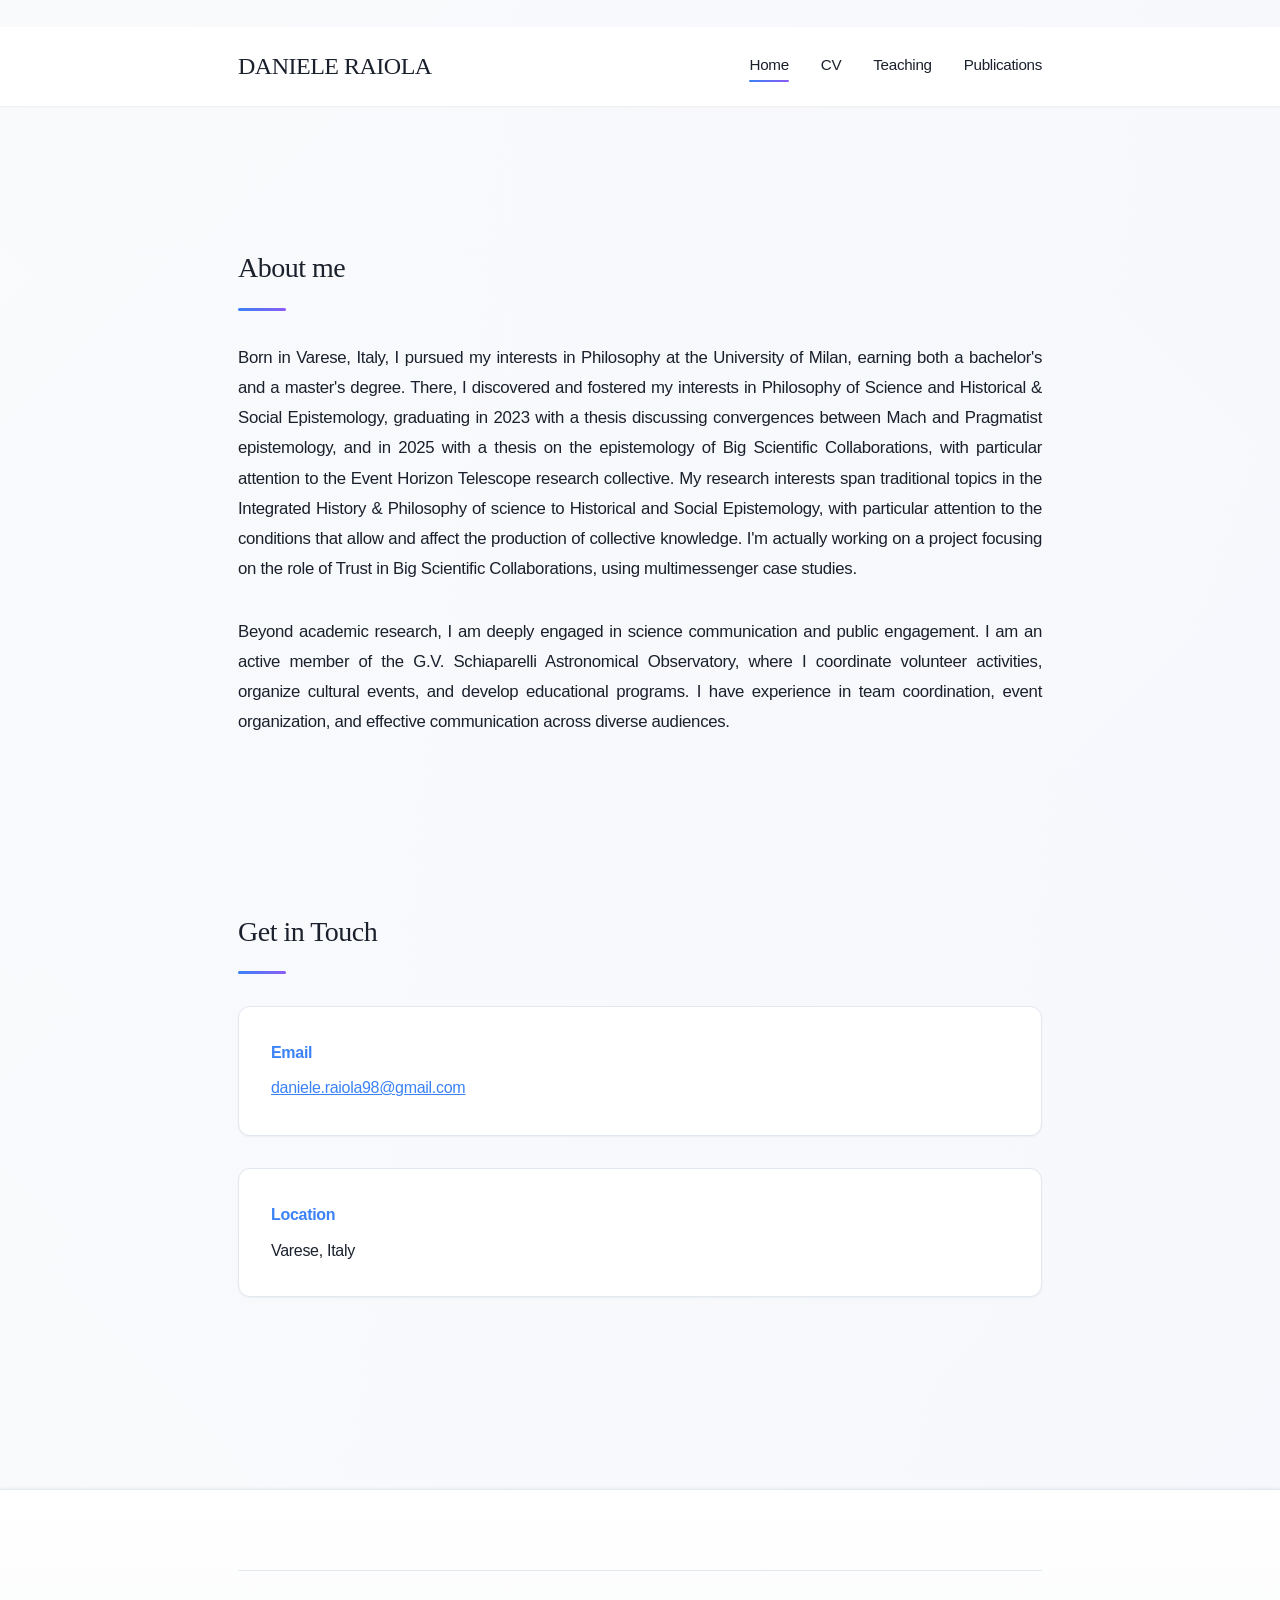
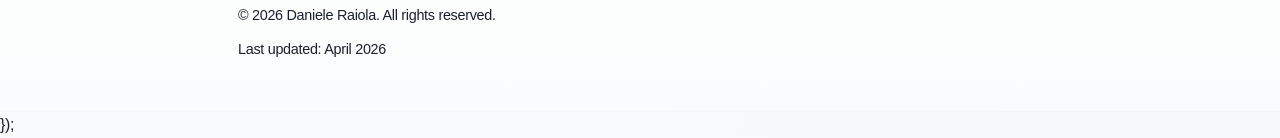
==== commit 464e133c: "Updating the copy of all sections" ====
--- a/index.html
+++ b/index.html
@@ -22,7 +22,7 @@
                     <a href="index.html" class="nav-link active">Home</a>
                     <a href="cv.html" class="nav-link">CV</a>
                     <a href="teaching.html" class="nav-link">Teaching</a>
-                    <a href="publications.html" class="nav-link">Media</a>
+                    <a href="publications.html" class="nav-link">Publications</a>
                 </nav>
             </div>
         </div>
@@ -32,7 +32,7 @@
         <!-- Hero/Intro Section -->
         <section class="section">
             <div class="container">
-                <h2>Hello World.</h2>
+                <h2>About me</h2>
                 
                 <p class="section-intro">
                     Born in Varese, Italy, I pursued my interests in Philosophy at the University of Milan, earning both a bachelor's and a master's degree. There, I discovered and fostered my interests in Philosophy of Science and Historical & Social Epistemology, graduating in 2023 with a thesis discussing convergences between Mach and Pragmatist epistemology, and in 2025 with a thesis on the epistemology of Big Scientific Collaborations, with particular attention to the Event Horizon Telescope research collective.
--- a/styles/main.css
+++ b/styles/main.css
@@ -1,20 +1,23 @@
 /* ============================================================================
    ACADEMIC PORTFOLIO - DANIELE RAIOLA
-   Clean, minimal design with dark-mode support
-   ============================================================================ */
-
-/* CSS Variables - Dark Mode (Default) */
+   Modern minimalist design with smooth animations and refined aesthetics
+   ============================================================================ */
+
+/* CSS Variables - Modern Refined Palette */
 :root {
-    --color-bg: #0d1117;
-    --color-bg-alt: #161b22;
-    --color-text: #e0e0e0;
-    --color-text-secondary: #a0a0a0;
-    --color-accent: #58a6ff;
-    --color-border: #30363d;
-    --color-hover: #1f6feb;
+    --color-bg: #fafbfc;
+    --color-bg-alt: #ffffff;
+    --color-text: #1a202c;
+    --color-text-light: #718096;
+    --color-border: #e2e8f0;
+    --color-accent: #3b82f6;
+    --color-accent-hover: #2563eb;
+    --color-accent-light: #dbeafe;
+    --color-secondary: #8b5cf6;
+    --color-success: #10b981;
     
-    --font-primary: -apple-system, BlinkMacSystemFont, "Segoe UI", Roboto, "Helvetica Neue", Arial, sans-serif;
-    --font-mono: "SF Mono", Monaco, "Cascadia Code", "Roboto Mono", Consolas, "Courier New", monospace;
+    --font-serif: Georgia, "Palatino Linotype", "Book Antiqua", serif;
+    --font-sans: -apple-system, BlinkMacSystemFont, "Segoe UI", Roboto, "Helvetica Neue", Arial, sans-serif;
     
     --spacing-xs: 0.5rem;
     --spacing-sm: 1rem;
@@ -22,42 +25,18 @@
     --spacing-lg: 2rem;
     --spacing-xl: 3rem;
     
-    --transition: all 0.3s cubic-bezier(0.4, 0.0, 0.2, 1);
-    --transition-fast: all 0.15s cubic-bezier(0.4, 0.0, 0.2, 1);
-    --transition-slow: all 0.5s cubic-bezier(0.4, 0.0, 0.2, 1);
+    --transition-fast: all 0.2s cubic-bezier(0.4, 0, 0.2, 1);
+    --transition: all 0.3s cubic-bezier(0.4, 0, 0.2, 1);
+    --transition-slow: all 0.5s cubic-bezier(0.4, 0, 0.2, 1);
     
-    /* Neumorphism Shadow Depth */
-    --shadow-sm: 0 2px 8px rgba(0, 0, 0, 0.15);
-    --shadow-md: 0 4px 16px rgba(0, 0, 0, 0.2);
-    --shadow-lg: 0 8px 24px rgba(0, 0, 0, 0.25);
-    --shadow-xl: 0 12px 32px rgba(0, 0, 0, 0.3);
-    --shadow-inset: inset 0 2px 4px rgba(0, 0, 0, 0.2);
-    --shadow-inset-light: inset 0 1px 2px rgba(0, 0, 0, 0.1);
+    --shadow-sm: 0 1px 2px 0 rgba(0, 0, 0, 0.05);
+    --shadow-md: 0 4px 6px -1px rgba(0, 0, 0, 0.1), 0 2px 4px -1px rgba(0, 0, 0, 0.06);
+    --shadow-lg: 0 10px 15px -3px rgba(0, 0, 0, 0.1), 0 4px 6px -2px rgba(0, 0, 0, 0.05);
+    --shadow-xl: 0 20px 25px -5px rgba(0, 0, 0, 0.1), 0 10px 10px -5px rgba(0, 0, 0, 0.04);
     
-    --border-radius-sm: 8px;
-    --border-radius-md: 12px;
-    --border-radius-lg: 16px;
-}
-
-/* CSS Variables - Light Mode */
-@media (prefers-color-scheme: light) {
-    :root {
-        --color-bg: #ffffff;
-        --color-bg-alt: #f6f8fa;
-        --color-text: #24292f;
-        --color-text-secondary: #656d76;
-        --color-accent: #0969da;
-        --color-border: #d0d7de;
-        --color-hover: #0860ca;
-        
-        /* Light Mode Shadow Depth */
-        --shadow-sm: 0 2px 8px rgba(0, 0, 0, 0.08);
-        --shadow-md: 0 4px 16px rgba(0, 0, 0, 0.1);
-        --shadow-lg: 0 8px 24px rgba(0, 0, 0, 0.12);
-        --shadow-xl: 0 12px 32px rgba(0, 0, 0, 0.15);
-        --shadow-inset: inset 0 2px 4px rgba(0, 0, 0, 0.05);
-        --shadow-inset-light: inset 0 1px 2px rgba(0, 0, 0, 0.03);
-    }
+    --radius-sm: 0.375rem;
+    --radius-md: 0.5rem;
+    --radius-lg: 0.75rem;
 }
 
 /* ============================================================================
@@ -75,12 +54,14 @@
 }
 
 body {
-    font-family: var(--font-primary);
+    font-family: var(--font-sans);
     background-color: var(--color-bg);
-    color: var(--color-text);
-    line-height: 1.6;
+    background-image: 
+        linear-gradient(135deg, transparent 0%, rgba(59, 130, 246, 0.02) 100%),
+        linear-gradient(45deg, transparent 0%, rgba(139, 92, 246, 0.01) 100%);
+    color: var(--color-text);
+    line-height: 1.7;
     letter-spacing: -0.3px;
-    transition: background-color var(--transition-slow), color var(--transition-slow);
 }
 
 /* ============================================================================
@@ -88,108 +69,173 @@
    ============================================================================ */
 
 h1, h2, h3, h4, h5, h6 {
-    font-weight: 600;
-    line-height: 1.25;
+    font-family: var(--font-serif);
+    font-weight: 400;
+    line-height: 1.3;
     margin-bottom: var(--spacing-md);
     letter-spacing: -0.5px;
+    color: var(--color-text);
 }
 
 h1 {
     font-size: 2.5rem;
-    margin-bottom: var(--spacing-sm);
+    margin-bottom: var(--spacing-xs);
+    color: var(--color-text);
+    font-weight: 500;
 }
 
 h2 {
-    font-size: 2rem;
-    border-bottom: none;
+    font-size: 1.75rem;
+    margin-top: var(--spacing-xl);
+    margin-bottom: var(--spacing-lg);
     padding-bottom: var(--spacing-md);
-    margin-bottom: var(--spacing-xl);
     position: relative;
+    color: var(--color-text);
 }
 
 h2::after {
     content: '';
-    display: block;
-    width: 100%;
-    height: 1px;
-    background: linear-gradient(90deg, var(--color-accent) 0%, var(--color-accent) 30%, transparent 100%);
-    margin-top: var(--spacing-md);
+    position: absolute;
+    bottom: 0;
+    left: 0;
+    width: 3rem;
+    height: 3px;
+    background: linear-gradient(90deg, var(--color-accent) 0%, var(--color-secondary) 100%);
+    border-radius: var(--radius-md);
 }
 
 h3 {
-    font-size: 1.5rem;
+    font-size: 1.25rem;
+    margin-top: var(--spacing-lg);
+    margin-bottom: var(--spacing-md);
+    color: var(--color-text);
 }
 
 h4 {
-    font-size: 1.125rem;
+    font-size: 1.05rem;
+    font-weight: 500;
+    margin-bottom: var(--spacing-sm);
+    color: var(--color-text);
 }
 
 p {
     margin-bottom: var(--spacing-md);
-}
-
-/* Section title special style */
-.section-title {
-    font-size: 2rem;
-    margin-top: 0;
-}
-
-.main-title {
-    color: var(--color-text);
-    margin-bottom: var(--spacing-xs);
+    text-align: justify;
+    color: var(--color-text);
+    line-height: 1.8;
 }
 
 .tagline {
     font-size: 1rem;
-    color: var(--color-text-secondary);
-    font-weight: 400;
-    letter-spacing: 0.5px;
+    color: var(--color-text-light);
+    font-weight: normal;
     margin-bottom: 0;
 }
 
+.section-intro {
+    font-size: 1.05rem;
+    line-height: 1.8;
+    margin-bottom: var(--spacing-lg);
+    color: var(--color-text);
+    transition: var(--transition);
+}
+
 /* ============================================================================
    LINKS & INTERACTIVE
    ============================================================================ */
 
 a {
     color: var(--color-accent);
+    text-decoration: underline;
+    transition: var(--transition-fast);
+    position: relative;
+}
+
+a:hover {
+    color: var(--color-accent-hover);
+    text-decoration: underline;
+}
+
+a.nav-link {
     text-decoration: none;
-    transition: color var(--transition-fast);
+    color: var(--color-text);
+    border-bottom: 2px solid transparent;
+    transition: var(--transition-fast);
     position: relative;
-}
-
-a:hover {
-    color: var(--color-hover);
-    text-decoration: none;
-}
-
-a:not(.nav-link):not(.download-btn)::after {
+    padding-bottom: 2px;
+}
+
+a.nav-link::after {
     content: '';
     position: absolute;
     bottom: -2px;
     left: 0;
     width: 0;
     height: 2px;
-    background-color: var(--color-hover);
-    transition: width var(--transition-fast);
-}
-
-a:not(.nav-link):not(.download-btn):hover::after {
+    background: linear-gradient(90deg, var(--color-accent) 0%, var(--color-secondary) 100%);
+    transition: width var(--transition);
+    border-radius: var(--radius-md);
+}
+
+a.nav-link:hover::after,
+a.nav-link.active::after {
     width: 100%;
 }
 
+a.nav-link:hover,
+a.nav-link.active {
+    color: var(--color-text);
+}
+
 /* ============================================================================
    LAYOUT & CONTAINER
    ============================================================================ */
 
 .container {
+    width: 100%;
     max-width: 900px;
     margin: 0 auto;
-    padding: 0 var(--spacing-lg);
+    padding: 0 var(--spacing-xl);
 }
 
 main {
     padding: var(--spacing-xl) 0;
+    min-height: calc(100vh - 200px);
+}
+
+.section {
+    padding: var(--spacing-xl) 0;
+    border-bottom: none;
+}
+
+.section:last-child {
+    padding-bottom: var(--spacing-xl);
+}
+
+.section:last-child {
+    padding-bottom: var(--spacing-xl);
+}
+
+/* ============================================================================
+   ACCESSIBILITY
+   ============================================================================ */
+
+.skip-to-content {
+    position: absolute;
+    top: -40px;
+    left: 0;
+    background: var(--color-accent);
+    color: var(--color-bg-alt);
+    padding: var(--spacing-sm) var(--spacing-md);
+    text-decoration: none;
+    z-index: 100;
+    border-radius: var(--radius-md);
+    transition: var(--transition);
+}
+
+.skip-to-content:focus {
+    top: var(--spacing-sm);
+    box-shadow: var(--shadow-lg);
 }
 
 /* ============================================================================
@@ -198,21 +244,15 @@
 
 .header {
     background-color: var(--color-bg-alt);
-    border-bottom: none;
     position: sticky;
     top: 0;
     z-index: 100;
-    backdrop-filter: blur(10px);
-    background-color: rgba(13, 17, 23, 0.85);
+    box-shadow: var(--shadow-sm);
+    transition: var(--transition);
+}
+
+.header:hover {
     box-shadow: var(--shadow-md);
-    transition: box-shadow var(--transition);
-}
-
-@media (prefers-color-scheme: light) {
-    .header {
-        background-color: rgba(255, 255, 255, 0.85);
-        box-shadow: var(--shadow-md);
-    }
 }
 
 .header-content {
@@ -223,13 +263,14 @@
     gap: var(--spacing-lg);
 }
 
-.title-block {
-    flex-shrink: 0;
+.title-block h1 {
+    font-size: 1.5rem;
+    margin-bottom: 0;
 }
 
 .nav {
     display: flex;
-    gap: var(--spacing-md);
+    gap: var(--spacing-lg);
     flex-wrap: wrap;
     justify-content: flex-end;
     align-items: center;
@@ -238,34 +279,9 @@
 .nav-link {
     font-size: 0.95rem;
     font-weight: 500;
-    color: var(--color-text-secondary);
-    padding: var(--spacing-xs) var(--spacing-sm);
+    color: var(--color-text);
     border-bottom: 2px solid transparent;
-    transition: var(--transition-fast);
-    position: relative;
-}
-
-.nav-link:hover {
-    color: var(--color-accent);
-    border-bottom-color: var(--color-accent);
-    text-decoration: none;
-    transform: translateY(-2px);
-}
-
-/* ============================================================================
-   SECTIONS
-   ============================================================================ */
-
-.section {
-    padding: var(--spacing-xl) 0;
-    border-bottom: none;
-}
-
-.section-intro {
-    font-size: 1.05rem;
-    color: var(--color-text-secondary);
-    line-height: 1.8;
-    margin-bottom: var(--spacing-lg);
+    transition: var(--transition);
 }
 
 /* ============================================================================
@@ -274,23 +290,25 @@
 
 .education-item,
 .work-item {
-    margin-bottom: var(--spacing-xl);
+    margin-bottom: var(--spacing-lg);
     padding: var(--spacing-lg);
-    border-bottom: none;
+    border: 1px solid var(--color-border);
     background-color: var(--color-bg-alt);
-    border-radius: var(--border-radius-md);
+    border-radius: var(--radius-lg);
     box-shadow: var(--shadow-sm);
     transition: var(--transition);
 }
 
 .education-item:hover,
 .work-item:hover {
-    box-shadow: var(--shadow-lg);
+    box-shadow: var(--shadow-md);
+    border-color: var(--color-accent-light);
     transform: translateY(-2px);
 }
 
 .education-item:last-child,
 .work-item:last-child {
+    border-bottom: 1px solid var(--color-border);
     margin-bottom: 0;
 }
 
@@ -307,47 +325,55 @@
 .degree-title,
 .position-title {
     margin-bottom: 0;
-    font-size: 1.3rem;
+    font-size: 1.15rem;
+    font-family: var(--font-serif);
+    color: var(--color-text);
 }
 
 .grade {
-    font-size: 0.95rem;
-    color: var(--color-accent);
+    font-size: 0.9rem;
+    color: var(--color-success);
     font-weight: 600;
     white-space: nowrap;
 }
 
 .institution,
 .organization {
-    font-size: 1.05rem;
+    font-size: 1rem;
+    color: var(--color-accent);
+    margin-bottom: var(--spacing-xs);
     font-weight: 500;
-    color: var(--color-text);
-    margin-bottom: var(--spacing-xs);
 }
 
 .date {
-    font-size: 0.95rem;
-    color: var(--color-text-secondary);
+    font-size: 0.9rem;
+    color: var(--color-text-light);
     margin-bottom: var(--spacing-md);
 }
 
 .details-list {
     list-style: none;
-    padding-left: var(--spacing-md);
+    padding-left: 0;
 }
 
 .details-list li {
     margin-bottom: var(--spacing-sm);
-    color: var(--color-text-secondary);
+    color: var(--color-text);
+    padding-left: var(--spacing-md);
     position: relative;
-    padding-left: var(--spacing-md);
+    transition: var(--transition-fast);
+}
+
+.details-list li:hover {
+    padding-left: calc(var(--spacing-md) + 4px);
 }
 
 .details-list li::before {
-    content: "—";
+    content: "▸";
     position: absolute;
     left: 0;
     color: var(--color-accent);
+    font-weight: bold;
 }
 
 .details-list strong {
@@ -356,7 +382,7 @@
 }
 
 /* ============================================================================
-   SKILLS GRID
+   SKILLS SECTION
    ============================================================================ */
 
 .skills-grid {
@@ -368,29 +394,25 @@
 
 .skill-category {
     padding: var(--spacing-lg);
-    background-color: var(--color-bg-alt);
-    border: none;
-    border-radius: var(--border-radius-md);
+    border: 1px solid var(--color-border);
+    background: linear-gradient(135deg, var(--color-bg-alt) 0%, var(--color-bg) 100%);
+    border-radius: var(--radius-lg);
     box-shadow: var(--shadow-sm);
     transition: var(--transition);
 }
 
 .skill-category:hover {
-    box-shadow: var(--shadow-lg);
+    box-shadow: var(--shadow-md);
+    border-color: var(--color-accent-light);
     transform: translateY(-4px);
-    background-color: var(--color-bg-alt);
-}
-
-@media (prefers-color-scheme: light) {
-    .skill-category:hover {
-        background-color: var(--color-bg-alt);
-    }
 }
 
 .skill-category-title {
-    color: var(--color-accent);
+    font-family: var(--font-serif);
     font-size: 1.1rem;
     margin-bottom: var(--spacing-md);
+    color: var(--color-accent);
+    font-weight: 400;
 }
 
 .skill-list {
@@ -399,15 +421,21 @@
 
 .skill-list li {
     padding: var(--spacing-xs) 0;
-    color: var(--color-text-secondary);
+    color: var(--color-text);
     border-bottom: 1px solid var(--color-border);
-    padding-bottom: var(--spacing-xs);
+    font-size: 0.95rem;
+    transition: var(--transition-fast);
 }
 
 .skill-list li:last-child {
     border-bottom: none;
 }
 
+.skill-list li:hover {
+    color: var(--color-accent);
+    padding-left: 4px;
+}
+
 /* ============================================================================
    SPEAKING & CONFERENCES
    ============================================================================ */
@@ -421,42 +449,61 @@
 }
 
 .subsection-title {
+    font-family: var(--font-serif);
     font-size: 1.3rem;
-    color: var(--color-accent);
+    color: var(--color-text);
     margin-top: var(--spacing-lg);
     margin-bottom: var(--spacing-md);
-    border-left: 3px solid var(--color-accent);
+    font-weight: 400;
+    border-left: 4px solid var(--color-accent);
     padding-left: var(--spacing-md);
+    transition: var(--transition);
+}
+
+.subsection-title:hover {
+    border-left-color: var(--color-secondary);
+    padding-left: calc(var(--spacing-md) + 4px);
 }
 
 .speaking-item {
     margin-bottom: var(--spacing-lg);
-    padding-bottom: var(--spacing-lg);
+    padding: var(--spacing-lg);
+    border: 1px solid var(--color-border);
+    background-color: var(--color-bg-alt);
+    border-radius: var(--radius-lg);
+    box-shadow: var(--shadow-sm);
+    transition: var(--transition);
+}
+
+.speaking-item:hover {
+    box-shadow: var(--shadow-md);
+    border-color: var(--color-accent-light);
+    transform: translateY(-2px);
+}
+
+.speaking-item:last-child {
     border-bottom: 1px solid var(--color-border);
-}
-
-.speaking-item:last-child {
-    border-bottom: none;
     margin-bottom: 0;
-    padding-bottom: 0;
 }
 
 .speaking-title {
-    font-size: 1.15rem;
+    font-family: var(--font-serif);
+    font-size: 1.1rem;
     color: var(--color-text);
     margin-bottom: var(--spacing-xs);
+    font-weight: 400;
 }
 
 .speaking-subtitle {
     font-size: 0.95rem;
-    color: var(--color-text-secondary);
-    font-style: italic;
+    color: var(--color-accent);
+    font-weight: 500;
     margin-bottom: var(--spacing-sm);
 }
 
 .location {
     font-size: 0.95rem;
-    color: var(--color-text-secondary);
+    color: var(--color-text-light);
     margin-top: var(--spacing-xs);
 }
 
@@ -474,36 +521,33 @@
 .reference-item,
 .certificate-item {
     padding: var(--spacing-lg);
-    background-color: var(--color-bg-alt);
-    border: none;
-    border-radius: var(--border-radius-md);
+    border: 1px solid var(--color-border);
+    background: linear-gradient(135deg, var(--color-bg-alt) 0%, var(--color-bg) 100%);
+    border-radius: var(--radius-lg);
     box-shadow: var(--shadow-sm);
     transition: var(--transition);
 }
 
 .reference-item:hover,
 .certificate-item:hover {
-    box-shadow: var(--shadow-lg);
+    box-shadow: var(--shadow-md);
+    border-color: var(--color-accent-light);
     transform: translateY(-4px);
-    background-color: var(--color-bg-alt);
-}
-
-@media (prefers-color-scheme: light) {
-    .reference-item:hover,
-    .certificate-item:hover {
-        background-color: var(--color-bg-alt);
-    }
 }
 
 .reference-name {
+    font-family: var(--font-serif);
     font-size: 1.1rem;
     margin-bottom: var(--spacing-xs);
+    font-weight: 400;
+    color: var(--color-text);
 }
 
 .reference-title {
     font-size: 0.95rem;
-    color: var(--color-text-secondary);
+    color: var(--color-accent);
     margin-bottom: var(--spacing-sm);
+    font-weight: 500;
 }
 
 .reference-contact {
@@ -512,7 +556,7 @@
 
 .reference-contact li {
     font-size: 0.9rem;
-    color: var(--color-text-secondary);
+    color: var(--color-text-light);
     margin-bottom: var(--spacing-xs);
 }
 
@@ -521,14 +565,20 @@
 }
 
 .cert-title {
+    font-family: var(--font-serif);
     font-size: 1.1rem;
     margin-bottom: var(--spacing-xs);
+    font-weight: 400;
+    color: var(--color-text);
 }
 
 .cert-issuer {
     font-size: 0.95rem;
-    color: var(--color-text-secondary);
+    color: var(--color-accent);
     margin-bottom: var(--spacing-sm);
+    color: var(--color-accent);
+    margin-bottom: var(--spacing-sm);
+    font-weight: 500;
 }
 
 /* ============================================================================
@@ -536,47 +586,97 @@
    ============================================================================ */
 
 .footer {
-    background-color: var(--color-bg-alt);
-    border-top: none;
+    background: linear-gradient(180deg, var(--color-bg-alt) 0%, var(--color-bg) 100%);
+    border-top: 1px solid var(--color-border);
     padding: var(--spacing-xl) 0;
     margin-top: var(--spacing-xl);
-    box-shadow: 0 -4px 16px rgba(0, 0, 0, 0.1);
+    box-shadow: 0 -1px 3px rgba(0, 0, 0, 0.05);
 }
 
 .contact-info {
     display: flex;
     flex-direction: column;
-    gap: var(--spacing-md);
+    gap: var(--spacing-lg);
     margin-bottom: var(--spacing-xl);
-    font-size: 1.05rem;
+    font-size: 1rem;
 }
 
 .contact-item {
     display: flex;
-    align-items: center;
-    gap: var(--spacing-sm);
-    margin-bottom: var(--spacing-sm);
+    flex-direction: column;
+    gap: var(--spacing-xs);
+    padding: var(--spacing-lg);
+    background-color: var(--color-bg-alt);
+    border: 1px solid var(--color-border);
+    border-radius: var(--radius-lg);
+    box-shadow: var(--shadow-sm);
+    transition: var(--transition);
+}
+
+.contact-item:hover {
+    box-shadow: var(--shadow-md);
+    border-color: var(--color-accent-light);
+}
+
+.contact-item strong {
+    font-weight: 600;
+    color: var(--color-accent);
 }
 
 .contact-item a {
-    font-weight: 500;
+    color: var(--color-accent);
+    text-decoration: underline;
+    transition: var(--transition-fast);
+}
+
+.contact-item a:hover {
+    color: var(--color-accent-hover);
 }
 
 .footer-meta {
     padding-top: var(--spacing-lg);
-    border-top: none;
+    border-top: 1px solid var(--color-border);
     font-size: 0.9rem;
-    color: var(--color-text-secondary);
+    color: var(--color-text-light);
     text-align: center;
     margin-top: var(--spacing-lg);
 }
 
 .copyright {
     margin-bottom: var(--spacing-xs);
+    transition: var(--transition-fast);
 }
 
 .last-updated {
     margin-bottom: 0;
+    transition: var(--transition-fast);
+}
+
+.copyright:hover,
+.last-updated:hover {
+    color: var(--color-text);
+}
+
+.external-links {
+    margin-top: var(--spacing-lg);
+    padding-top: var(--spacing-lg);
+    border-top: 1px solid var(--color-border);
+    display: flex;
+    gap: var(--spacing-md);
+    justify-content: center;
+    flex-wrap: wrap;
+    font-size: 0.95rem;
+}
+
+.external-links a {
+    color: var(--color-accent);
+    text-decoration: underline;
+    transition: var(--transition-fast);
+    position: relative;
+}
+
+.external-links a:hover {
+    color: var(--color-accent-hover);
 }
 
 /* ============================================================================
@@ -591,38 +691,21 @@
 .download-btn {
     display: inline-block;
     padding: var(--spacing-sm) var(--spacing-lg);
-    background-color: var(--color-accent);
-    color: var(--color-bg);
-    border: none;
-    border-radius: var(--border-radius-md);
-    font-weight: 600;
-    font-size: 1rem;
+    background: linear-gradient(135deg, var(--color-accent) 0%, var(--color-secondary) 100%);
+    color: var(--color-bg-alt);
+    border: 1px solid transparent;
+    border-radius: var(--radius-lg);
+    font-weight: 500;
+    font-size: 0.95rem;
     transition: var(--transition);
     text-decoration: none;
+    cursor: pointer;
     box-shadow: var(--shadow-md);
-    cursor: pointer;
-    position: relative;
-    overflow: hidden;
 }
 
 .download-btn:hover {
-    background-color: var(--color-hover);
-    color: var(--color-bg);
-    text-decoration: none;
-    transform: translateY(-4px);
     box-shadow: var(--shadow-lg);
-}
-
-.download-btn:active {
-    transform: translateY(-1px);
-    box-shadow: var(--shadow-sm);
-}
-
-@media (prefers-color-scheme: light) {
-    .download-btn:active {
-        transform: translateY(-1px);
-        box-shadow: var(--shadow-sm);
-    }
+    transform: translateY(-2px);
 }
 
 /* ============================================================================
@@ -652,12 +735,11 @@
     .nav {
         width: 100%;
         justify-content: flex-start;
-        gap: var(--spacing-sm);
+        gap: var(--spacing-md);
     }
 
     .nav-link {
         font-size: 0.9rem;
-        padding: var(--spacing-xs);
     }
 
     .education-header,
@@ -685,6 +767,10 @@
     .section {
         padding: var(--spacing-lg) 0;
     }
+
+    .header-content {
+        gap: var(--spacing-md);
+    }
 }
 
 @media (max-width: 480px) {
@@ -701,16 +787,17 @@
     }
 
     .tagline {
-        font-size: 0.9rem;
+        font-size: 0.95rem;
     }
 
     .nav {
-        gap: var(--spacing-xs);
+        gap: var(--spacing-sm);
+        flex-direction: column;
+        align-items: flex-start;
     }
 
     .nav-link {
         font-size: 0.85rem;
-        padding: var(--spacing-xs) 0.375rem;
     }
 
     .details-list li {
@@ -729,6 +816,41 @@
     .subsection-title {
         font-size: 1.1rem;
     }
+
+    .external-links {
+        flex-direction: column;
+        gap: var(--spacing-sm);
+    }
+}
+
+/* ============================================================================
+   EXTRA LARGE SCREENS (1920px+)
+   ============================================================================ */
+
+@media (min-width: 1920px) {
+    .container {
+        max-width: 1600px;
+    }
+
+    h1 {
+        font-size: 3rem;
+    }
+
+    h2 {
+        font-size: 2rem;
+    }
+
+    h3 {
+        font-size: 1.5rem;
+    }
+
+    p {
+        font-size: 1.1rem;
+    }
+
+    .section-intro {
+        font-size: 1.2rem;
+    }
 }
 
 /* ============================================================================
@@ -737,8 +859,7 @@
 
 @media print {
     .header {
-        position: static;
-        border-bottom: 2px solid #000;
+        border-bottom: 1px solid #000;
         background-color: #fff;
         color: #000;
     }
@@ -753,11 +874,145 @@
     }
 
     a {
-        color: #0969da;
-    }
-
-    .section {
-        page-break-inside: avoid;
-        border-color: #d0d7de;
-    }
-}
+        color: #0000ee;
+    }
+
+    .footer {
+        border-top: 1px solid #000;
+    }
+}
+
+/* ============================================================================
+   ANIMATIONS & TRANSITIONS
+   ============================================================================ */
+
+@keyframes fadeInUp {
+    from {
+        opacity: 0;
+        transform: translateY(20px);
+    }
+    to {
+        opacity: 1;
+        transform: translateY(0);
+    }
+}
+
+@keyframes fadeIn {
+    from {
+        opacity: 0;
+    }
+    to {
+        opacity: 1;
+    }
+}
+
+@keyframes slideInLeft {
+    from {
+        opacity: 0;
+        transform: translateX(-20px);
+    }
+    to {
+        opacity: 1;
+        transform: translateX(0);
+    }
+}
+
+/* Page load animations */
+body {
+    animation: fadeIn 0.5s ease-out;
+}
+
+.header {
+    animation: slideInLeft 0.6s ease-out;
+}
+
+main {
+    animation: fadeInUp 0.7s ease-out;
+}
+
+.section {
+    animation: fadeInUp 0.8s ease-out;
+}
+
+.education-item,
+.work-item,
+.speaking-item,
+.skill-category,
+.reference-item,
+.certificate-item,
+.contact-item {
+    animation: fadeInUp 0.6s ease-out backwards;
+}
+
+/* Stagger animation for list items */
+.education-item:nth-child(1),
+.work-item:nth-child(1),
+.speaking-item:nth-child(1) {
+    animation-delay: 0.1s;
+}
+
+.education-item:nth-child(2),
+.work-item:nth-child(2),
+.speaking-item:nth-child(2) {
+    animation-delay: 0.2s;
+}
+
+.education-item:nth-child(3),
+.work-item:nth-child(3),
+.speaking-item:nth-child(3) {
+    animation-delay: 0.3s;
+}
+
+.education-item:nth-child(n+4),
+.work-item:nth-child(n+4),
+.speaking-item:nth-child(n+4) {
+    animation-delay: 0.4s;
+}
+
+/* Smooth section transitions */
+.section {
+    transition: var(--transition);
+}
+
+/* Enhanced link effects */
+a:not(.nav-link):not(.download-btn) {
+    position: relative;
+    padding-bottom: 2px;
+}
+
+a:not(.nav-link):not(.download-btn)::after {
+    content: '';
+    position: absolute;
+    bottom: -2px;
+    left: 0;
+    width: 0;
+    height: 2px;
+    background-color: var(--color-accent);
+    transition: width var(--transition-fast);
+}
+
+a:not(.nav-link):not(.download-btn):hover::after {
+    width: 100%;
+}
+
+/* Smooth focus states for accessibility */
+*:focus-visible {
+    outline: 2px solid var(--color-accent);
+    outline-offset: 2px;
+    border-radius: var(--radius-md);
+}
+
+/* Reduced motion support */
+@media (prefers-reduced-motion: reduce) {
+    *,
+    *::before,
+    *::after {
+        animation-duration: 0.01ms !important;
+        animation-iteration-count: 1 !important;
+        transition-duration: 0.01ms !important;
+    }
+    
+    html {
+        scroll-behavior: auto;
+    }
+}
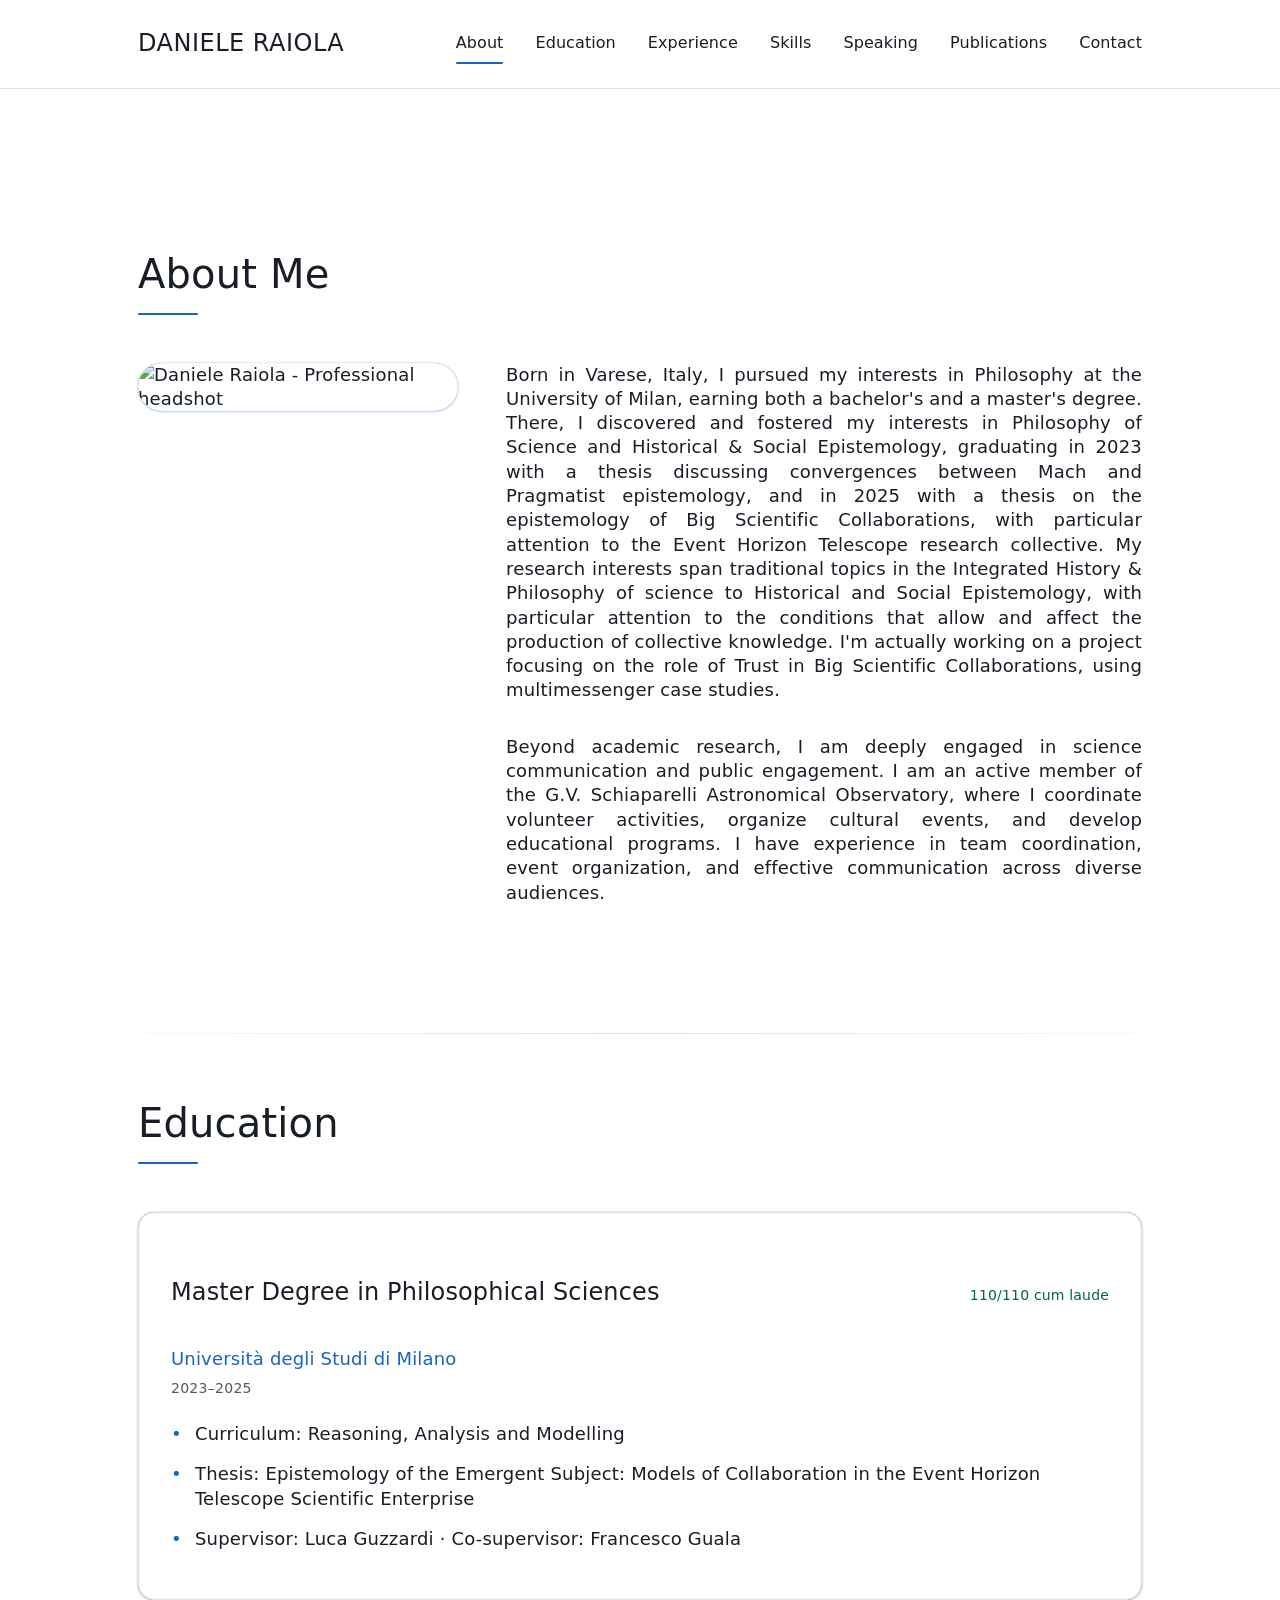
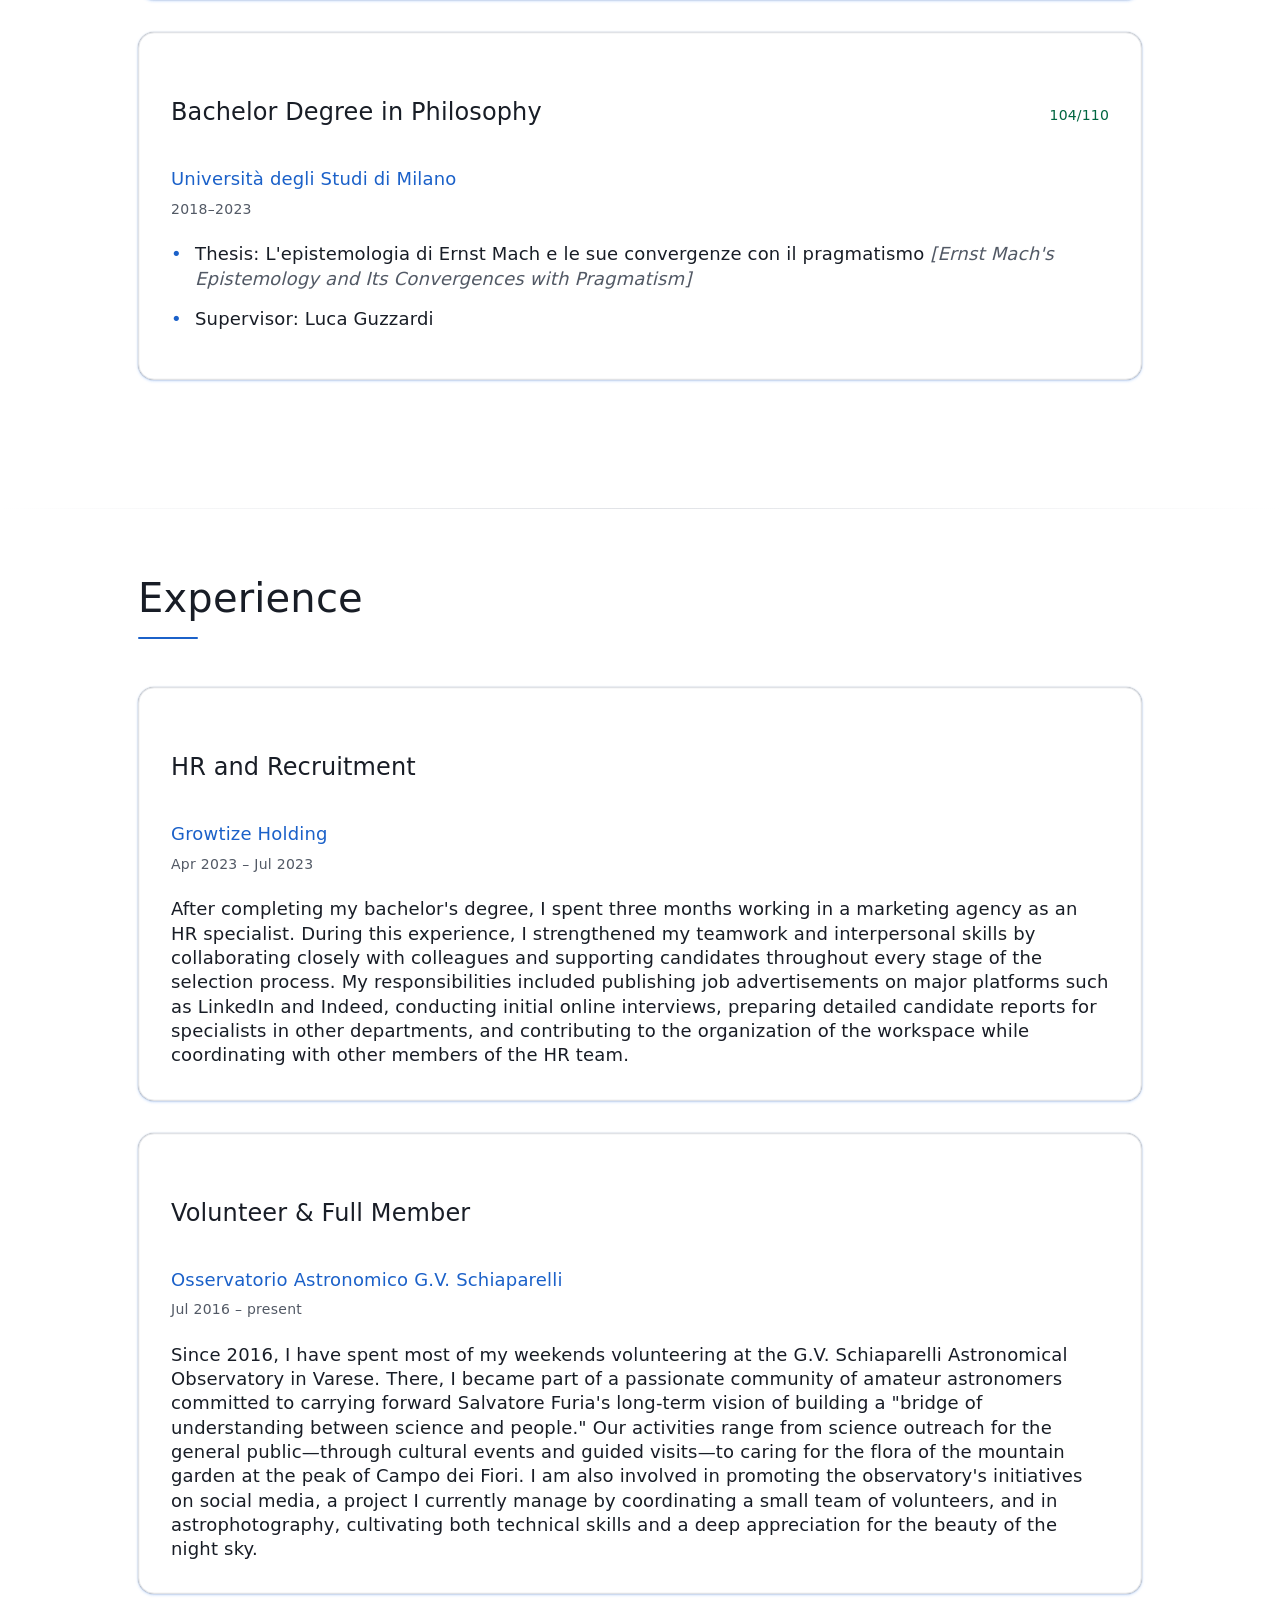
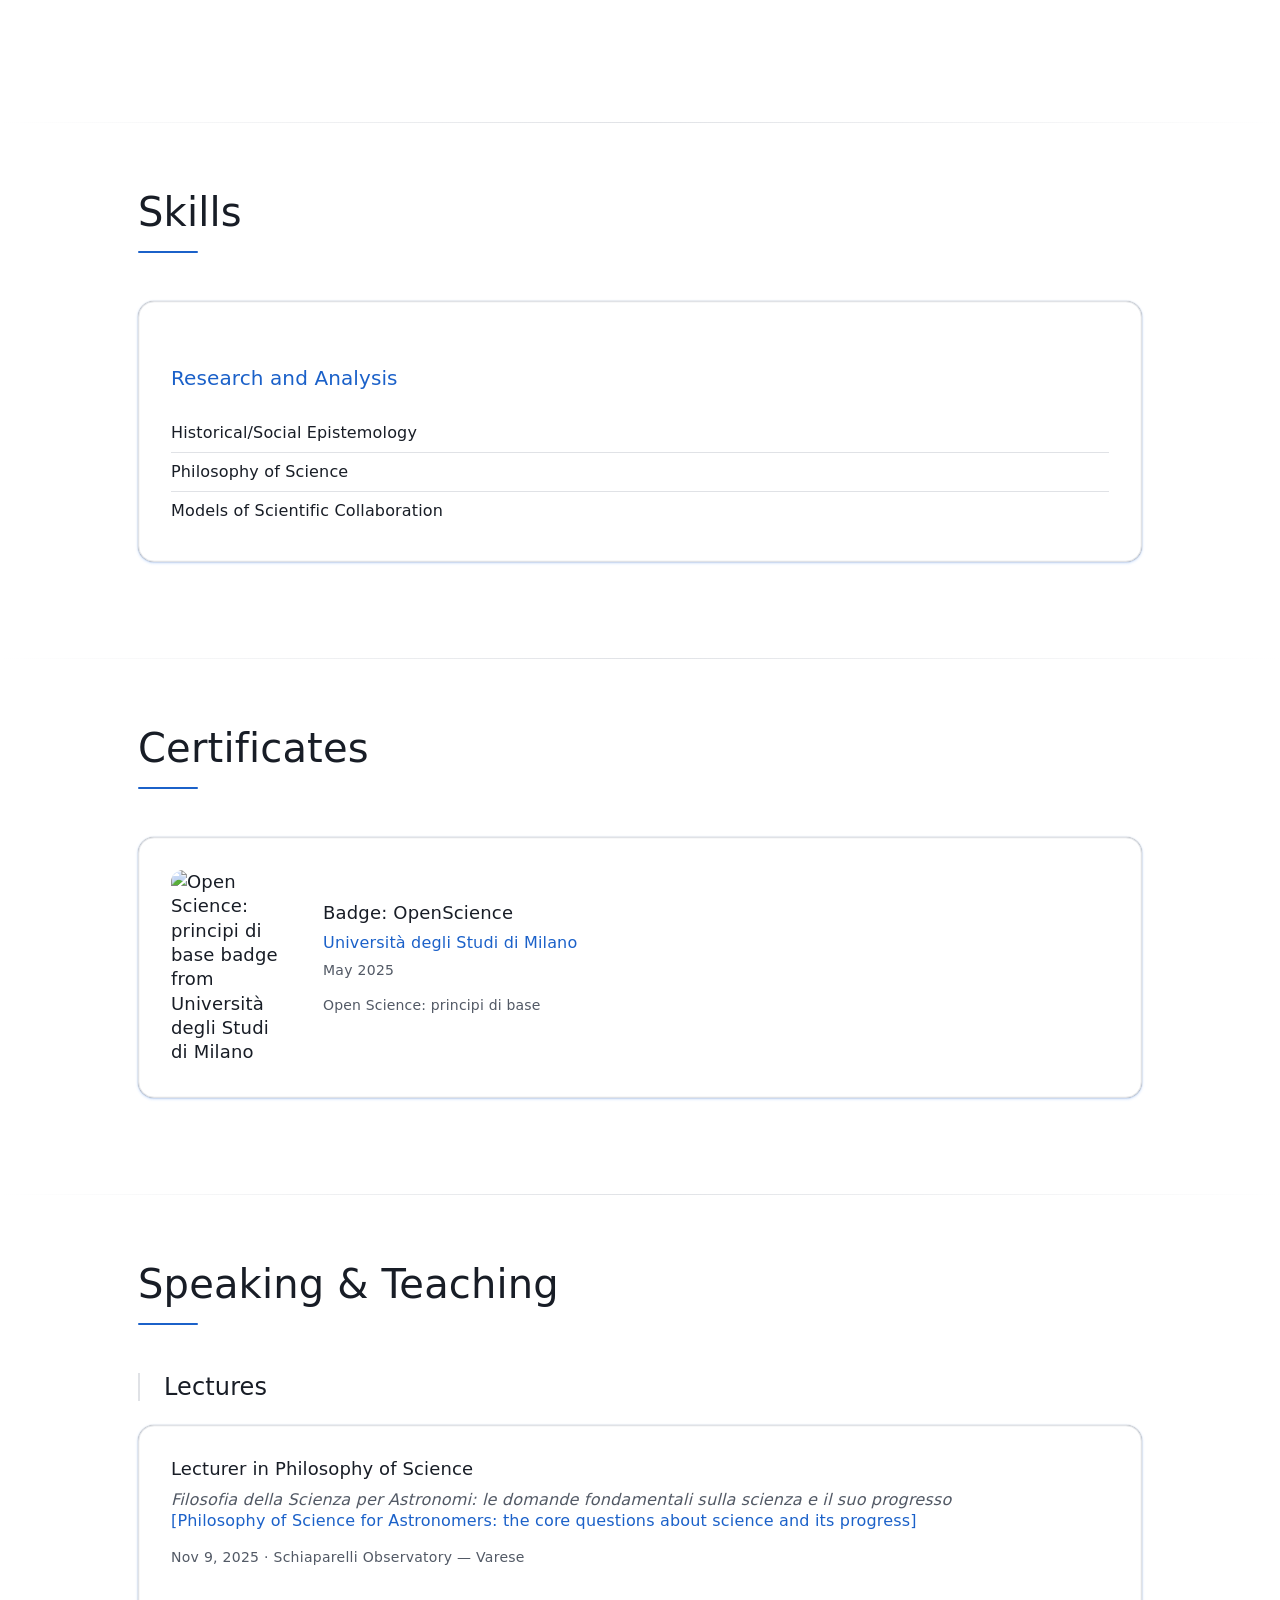
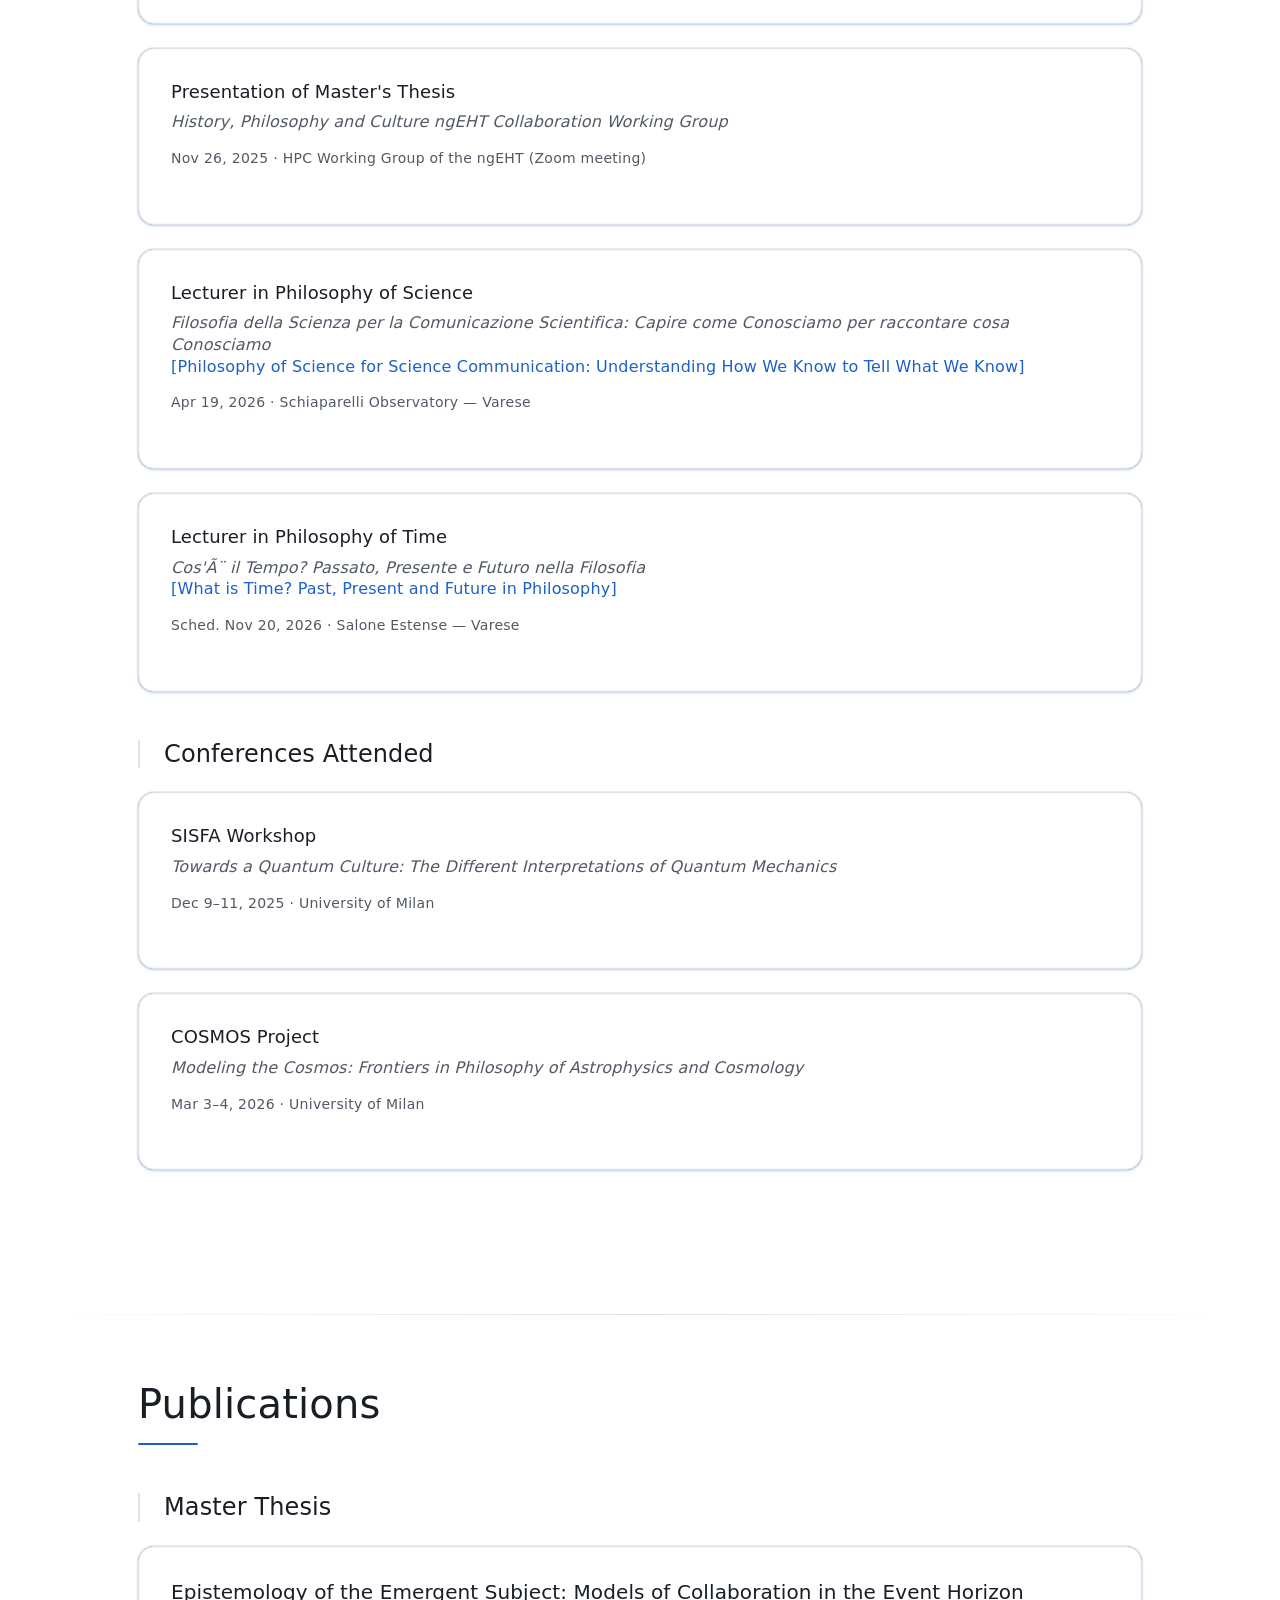
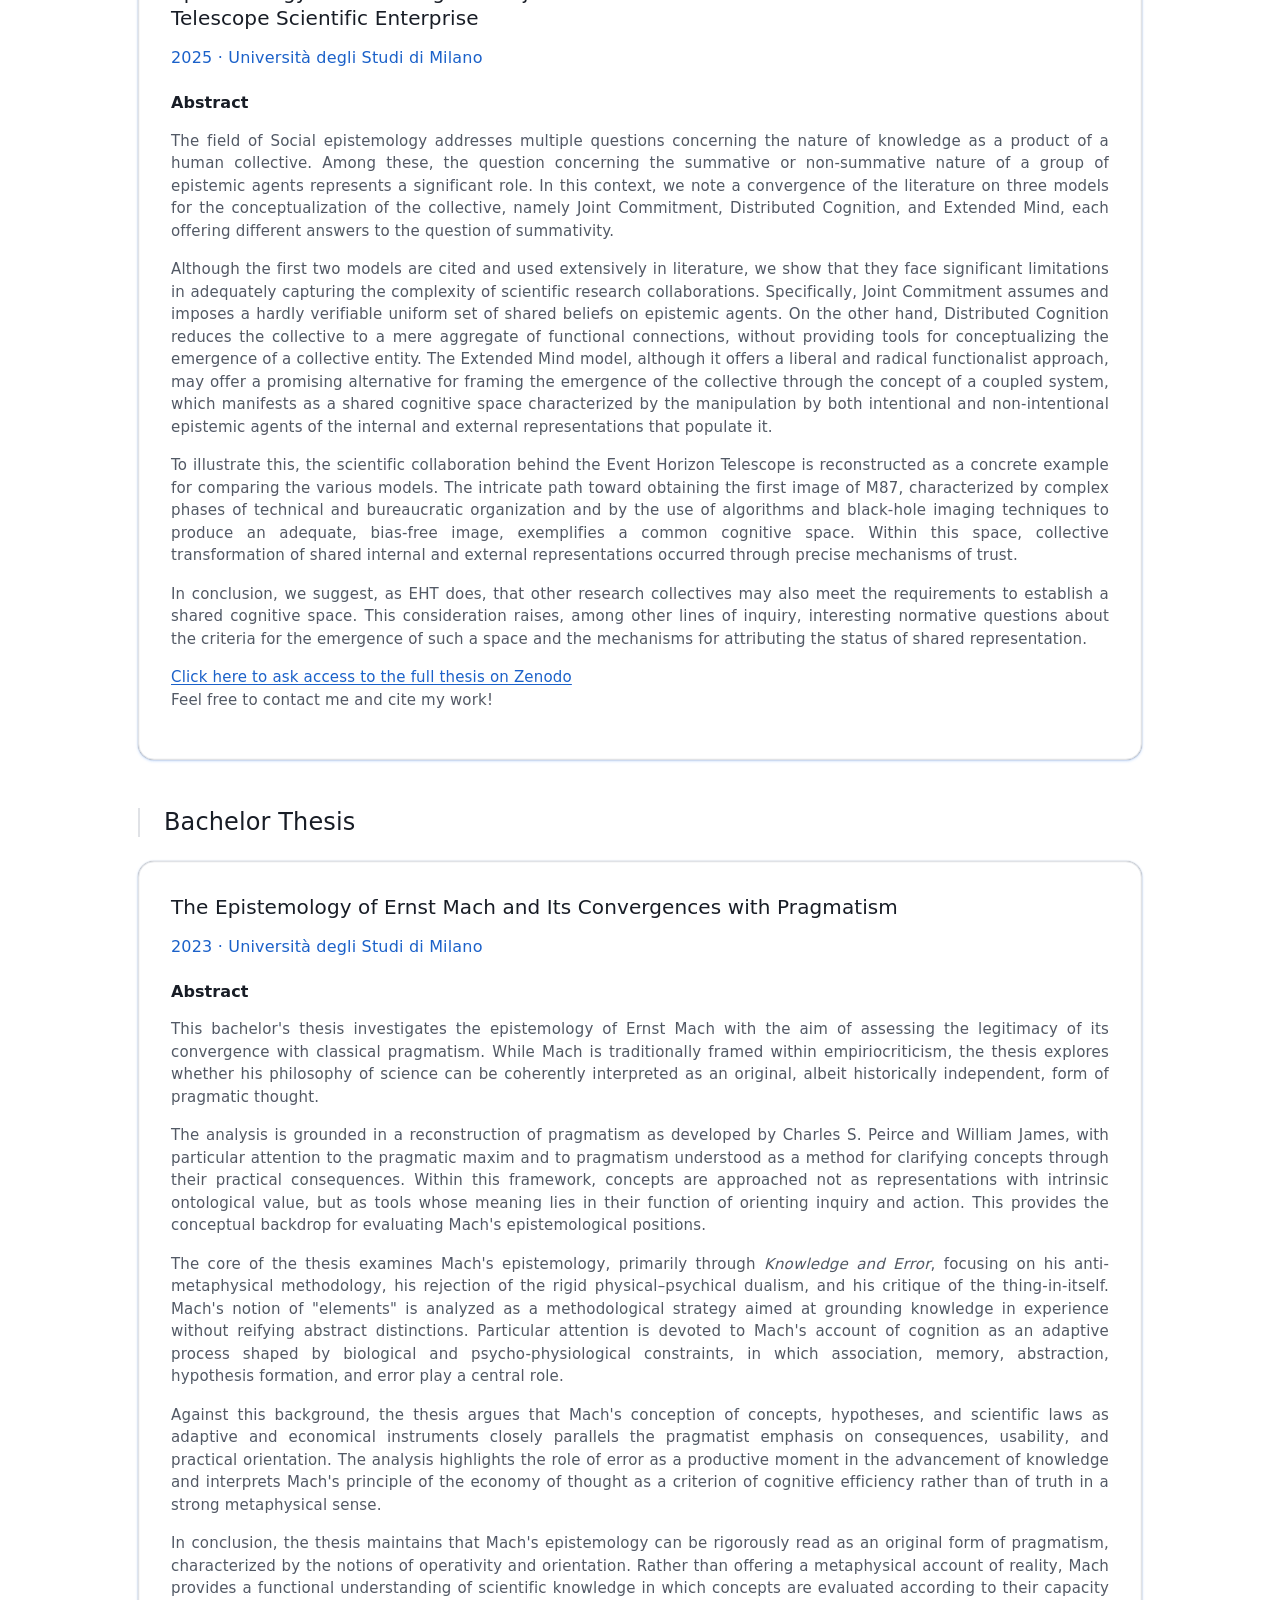
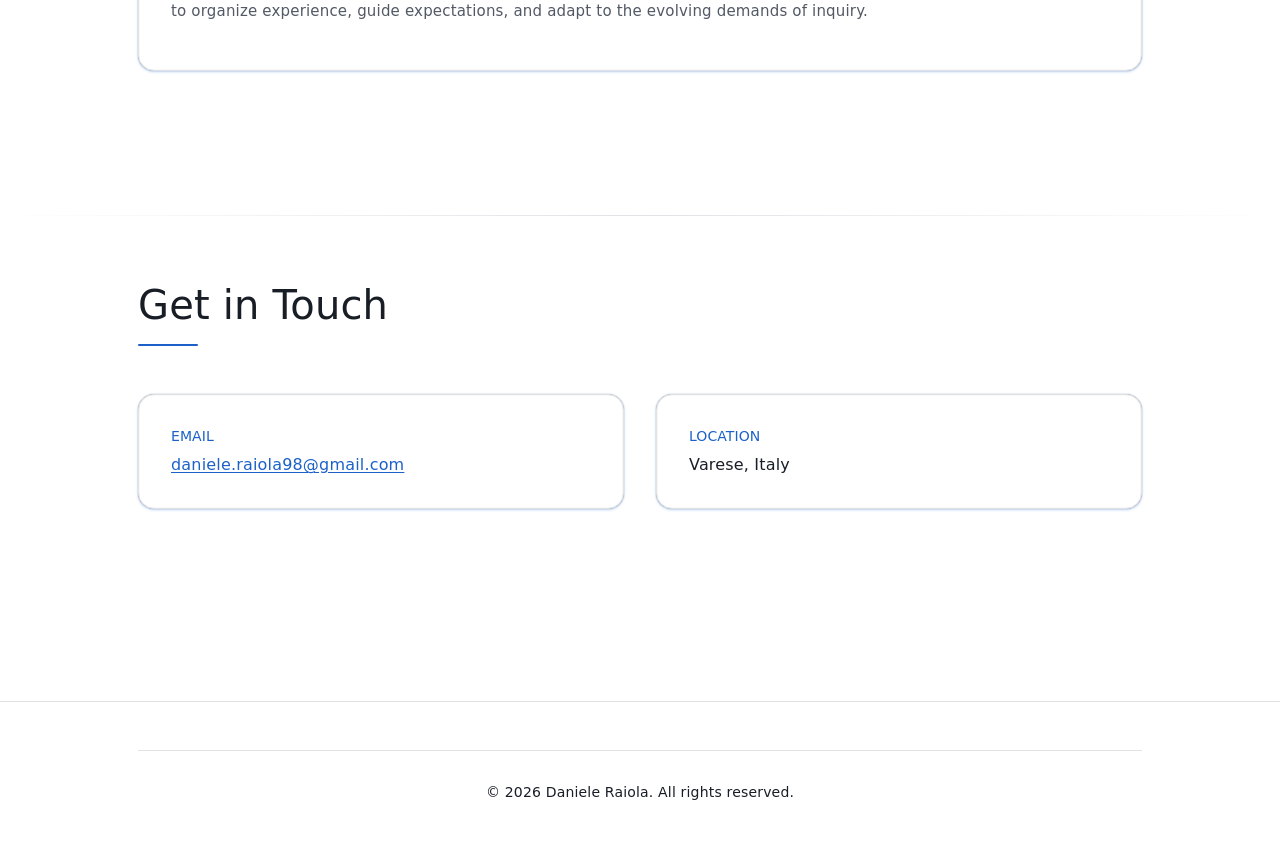
==== commit ac460465: "General improvement" ====
--- a/index.html
+++ b/index.html
@@ -9,9 +9,6 @@
     <link rel="stylesheet" href="styles/main.css">
 </head>
 <body>
-    <a href="#main-content" class="skip-to-content">Skip to content</a>
-
-    <!-- Navigation Header -->
     <header class="header">
         <div class="container">
             <div class="header-content">
@@ -19,66 +16,283 @@
                     <h1>DANIELE RAIOLA</h1>
                 </div>
                 <nav class="nav">
-                    <a href="index.html" class="nav-link active">Home</a>
-                    <a href="cv.html" class="nav-link">CV</a>
-                    <a href="teaching.html" class="nav-link">Teaching</a>
-                    <a href="publications.html" class="nav-link">Publications</a>
+                    <a href="#about" class="nav-link active">About</a>
+                    <a href="#education" class="nav-link">Education</a>
+                    <a href="#experience" class="nav-link">Experience</a>
+                    <a href="#skills" class="nav-link">Skills</a>
+                    <a href="#teaching" class="nav-link">Speaking</a>
+                    <a href="#publications" class="nav-link">Publications</a>
+                    <a href="#contact" class="nav-link">Contact</a>
                 </nav>
             </div>
         </div>
     </header>
 
     <main id="main-content">
-        <!-- Hero/Intro Section -->
-        <section class="section">
-            <div class="container">
-                <h2>About me</h2>
-                
-                <p class="section-intro">
-                    Born in Varese, Italy, I pursued my interests in Philosophy at the University of Milan, earning both a bachelor's and a master's degree. There, I discovered and fostered my interests in Philosophy of Science and Historical & Social Epistemology, graduating in 2023 with a thesis discussing convergences between Mach and Pragmatist epistemology, and in 2025 with a thesis on the epistemology of Big Scientific Collaborations, with particular attention to the Event Horizon Telescope research collective.
-                    My research interests span traditional topics in the Integrated History & Philosophy of science to Historical and Social Epistemology, with particular attention to the conditions that allow and affect the production of collective knowledge.
-                    I'm actually working on a project focusing on the role of Trust in Big Scientific Collaborations, using multimessenger case studies.
-                </p>
-
-                <p class="section-intro">
-                    Beyond academic research, I am deeply engaged in science communication and public engagement. 
-                    I am an active member of the G.V. Schiaparelli Astronomical Observatory, where I coordinate volunteer activities, 
-                    organize cultural events, and develop educational programs. I have experience in team coordination, 
-                    event organization, and effective communication across diverse audiences.
-                </p>
-            </div>
-        </section>
-
-        <!-- Contact Section -->
+        <section id="about" class="section">
+            <div class="container">
+                <h2>About Me</h2>
+                
+                <div class="about-grid">
+                    <div class="about-image">
+                        <img src="assets/daniele-photo.jpg" alt="Daniele Raiola - Professional headshot" class="profile-photo">
+                    </div>
+                    
+                    <div class="about-text">
+                        <p class="section-intro">
+                            Born in Varese, Italy, I pursued my interests in Philosophy at the University of Milan, earning both a bachelor's and a master's degree. There, I discovered and fostered my interests in Philosophy of Science and Historical & Social Epistemology, graduating in 2023 with a thesis discussing convergences between Mach and Pragmatist epistemology, and in 2025 with a thesis on the epistemology of Big Scientific Collaborations, with particular attention to the Event Horizon Telescope research collective.
+                            My research interests span traditional topics in the Integrated History & Philosophy of science to Historical and Social Epistemology, with particular attention to the conditions that allow and affect the production of collective knowledge.
+                            I'm actually working on a project focusing on the role of Trust in Big Scientific Collaborations, using multimessenger case studies.
+                        </p>
+
+                        <p class="section-intro">
+                            Beyond academic research, I am deeply engaged in science communication and public engagement. 
+                            I am an active member of the G.V. Schiaparelli Astronomical Observatory, where I coordinate volunteer activities, 
+                            organize cultural events, and develop educational programs. I have experience in team coordination, 
+                            event organization, and effective communication across diverse audiences.
+                        </p>
+                    </div>
+                </div>
+            </div>
+        </section>
+
+        <section id="education" class="section">
+            <div class="container">
+                <h2>Education</h2>
+                
+                <article class="education-item">
+                    <div class="item-header">
+                        <h3 class="item-title">Master Degree in Philosophical Sciences</h3>
+                        <span class="item-grade">110/110 cum laude</span>
+                    </div>
+                    <p class="item-org">Università degli Studi di Milano</p>
+                    <p class="item-date">2023–2025</p>
+                    <ul class="details-list">
+                        <li><strong>Curriculum:</strong> Reasoning, Analysis and Modelling</li>
+                        <li><strong>Thesis:</strong> Epistemology of the Emergent Subject: Models of Collaboration in the Event Horizon Telescope Scientific Enterprise</li>
+                        <li><strong>Supervisor:</strong> Luca Guzzardi · <strong>Co-supervisor:</strong> Francesco Guala</li>
+                    </ul>
+                </article>
+
+                <article class="education-item">
+                    <div class="item-header">
+                        <h3 class="item-title">Bachelor Degree in Philosophy</h3>
+                        <span class="item-grade">104/110</span>
+                    </div>
+                    <p class="item-org">Università degli Studi di Milano</p>
+                    <p class="item-date">2018–2023</p>
+                    <ul class="details-list">
+                        <li><strong>Thesis:</strong> L'epistemologia di Ernst Mach e le sue convergenze con il pragmatismo <em>[Ernst Mach's Epistemology and Its Convergences with Pragmatism]</em></li>
+                        <li><strong>Supervisor:</strong> Luca Guzzardi</li>
+                    </ul>
+                </article>
+            </div>
+        </section>
+
+        <section id="experience" class="section">
+            <div class="container">
+                <h2>Experience</h2>
+
+                <article class="work-item">
+                    <div class="item-header">
+                        <h3 class="item-title">HR and Recruitment</h3>
+                    </div>
+                    <p class="item-org">Growtize Holding</p>
+                    <p class="item-date">Apr 2023 – Jul 2023</p>
+                    <ul class="details-list">
+                        After completing my bachelor's degree, I spent three months working in a marketing agency as an HR specialist. During this experience, I strengthened my teamwork and interpersonal skills by collaborating closely with colleagues and supporting candidates throughout every stage of the selection process. My responsibilities included publishing job advertisements on major platforms such as LinkedIn and Indeed, conducting initial online interviews, preparing detailed candidate reports for specialists in other departments, and contributing to the organization of the workspace while coordinating with other members of the HR team.
+                    </ul>
+                </article>
+
+                <article class="work-item">
+                    <div class="item-header">
+                        <h3 class="item-title">Volunteer & Full Member</h3>
+                    </div>
+                    <p class="item-org">Osservatorio Astronomico G.V. Schiaparelli</p>
+                    <p class="item-date">Jul 2016 – present</p>
+                    <ul class="details-list">
+                        Since 2016, I have spent most of my weekends volunteering at the G.V. Schiaparelli Astronomical Observatory in Varese. There, I became part of a passionate community of amateur astronomers committed to carrying forward Salvatore Furia's long-term vision of building a "bridge of understanding between science and people." Our activities range from science outreach for the general public—through cultural events and guided visits—to caring for the flora of the mountain garden at the peak of Campo dei Fiori. I am also involved in promoting the observatory's initiatives on social media, a project I currently manage by coordinating a small team of volunteers, and in astrophotography, cultivating both technical skills and a deep appreciation for the beauty of the night sky.
+                    </ul>
+                </article>
+            </div>
+        </section>
+
+        <section id="skills" class="section">
+            <div class="container">
+                <h2>Skills</h2>
+                
+                <div class="skills-grid">
+                    <article class="skill-category">
+                        <h3 class="skill-category-title">Research and Analysis</h3>
+                        <ul class="skill-list">
+                            <li>Historical/Social Epistemology</li>
+                            <li>Philosophy of Science</li>
+                            <li>Models of Scientific Collaboration</li>
+                        </ul>
+                    </article>
+                </div>
+            </div>
+        </section>
+
+        <section id="certificates" class="section">
+            <div class="container">
+                <h2>Certificates</h2>
+                
+                <article class="certificate-item">
+                    <div class="certificate-badge">
+                        <img src="assets/open-science-badge.png" alt="Open Science: principi di base badge from Università degli Studi di Milano" class="badge-image">
+                    </div>
+                    <div class="certificate-details">
+                        <h3 class="cert-title">Badge: OpenScience</h3>
+                        <p class="cert-issuer">Università degli Studi di Milano</p>
+                        <p class="cert-date">May 2025</p>
+                        <p class="cert-description">Open Science: principi di base</p>
+                    </div>
+                </article>
+            </div>
+        </section>
+
+        <section id="teaching" class="section">
+            <div class="container">
+                <h2>Speaking & Teaching</h2>
+
+                <div class="speaking-subsection">
+                    <h3 class="subsection-title">Lectures</h3>
+                    
+                    <article class="speaking-item">
+                        <h4 class="speaking-title">Lecturer in Philosophy of Science</h4>
+                        <p class="speaking-subtitle"><em>Filosofia della Scienza per Astronomi: le domande fondamentali sulla scienza e il suo progresso</em><br>[Philosophy of Science for Astronomers: the core questions about science and its progress]</p>
+                        <p class="speaking-meta">Nov 9, 2025 · Schiaparelli Observatory — Varese</p>
+                    </article>
+
+                    <article class="speaking-item">
+                        <h4 class="speaking-title">Presentation of Master's Thesis</h4>
+                        <p class="speaking-subtitle"><em>History, Philosophy and Culture ngEHT Collaboration Working Group</em></p>
+                        <p class="speaking-meta">Nov 26, 2025 · HPC Working Group of the ngEHT (Zoom meeting)</p>
+                    </article>
+
+                    <article class="speaking-item">
+                        <h4 class="speaking-title">Lecturer in Philosophy of Science</h4>
+                        <p class="speaking-subtitle"><em>Filosofia della Scienza per la Comunicazione Scientifica: Capire come Conosciamo per raccontare cosa Conosciamo</em><br>[Philosophy of Science for Science Communication: Understanding How We Know to Tell What We Know]</p>
+                        <p class="speaking-meta">Apr 19, 2026 · Schiaparelli Observatory — Varese</p>
+                    </article>
+
+                    <article class="speaking-item">
+                        <h4 class="speaking-title">Lecturer in Philosophy of Time</h4>
+                        <p class="speaking-subtitle"><em>Cos'Ã¨ il Tempo? Passato, Presente e Futuro nella Filosofia</em><br>[What is Time? Past, Present and Future in Philosophy]</p>
+                        <p class="speaking-meta">Sched. Nov 20, 2026 · Salone Estense — Varese</p>
+                    </article>
+                </div>
+
+                <div class="speaking-subsection">
+                    <h3 class="subsection-title">Conferences Attended</h3>
+                    
+                    <article class="speaking-item">
+                        <h4 class="speaking-title">SISFA Workshop</h4>
+                        <p class="speaking-subtitle"><em>Towards a Quantum Culture: The Different Interpretations of Quantum Mechanics</em></p>
+                        <p class="speaking-meta">Dec 9–11, 2025 · University of Milan</p>
+                    </article>
+
+                    <article class="speaking-item">
+                        <h4 class="speaking-title">COSMOS Project</h4>
+                        <p class="speaking-subtitle"><em>Modeling the Cosmos: Frontiers in Philosophy of Astrophysics and Cosmology</em></p>
+                        <p class="speaking-meta">Mar 3–4, 2026 · University of Milan</p>
+                    </article>
+                </div>
+            </div>
+        </section>
+
+        <section id="publications" class="section">
+            <div class="container">
+                <h2>Publications</h2>
+
+                <div class="speaking-subsection">
+                    <h3 class="subsection-title">Master Thesis</h3>
+                    <article class="thesis-item">
+                        <h4 class="thesis-title">Epistemology of the Emergent Subject: Models of Collaboration in the Event Horizon Telescope Scientific Enterprise</h4>
+                        <p class="thesis-date">2025 · Università degli Studi di Milano</p>
+                        <div class="thesis-abstract">
+                            <h6>Abstract</h6>
+                            <p>
+                                The field of Social epistemology addresses multiple questions concerning the nature of knowledge as a product of a human collective. Among these, the question concerning the summative or non-summative nature of a group of epistemic agents represents a significant role. In this context, we note a convergence of the literature on three models for the conceptualization of the collective, namely Joint Commitment, Distributed Cognition, and Extended Mind, each offering different answers to the question of summativity.
+                            </p>
+                            <p>
+                                Although the first two models are cited and used extensively in literature, we show that they face significant limitations in adequately capturing the complexity of scientific research collaborations. Specifically, Joint Commitment assumes and imposes a hardly verifiable uniform set of shared beliefs on epistemic agents. On the other hand, Distributed Cognition reduces the collective to a mere aggregate of functional connections, without providing tools for conceptualizing the emergence of a collective entity. The Extended Mind model, although it offers a liberal and radical functionalist approach, may offer a promising alternative for framing the emergence of the collective through the concept of a coupled system, which manifests as a shared cognitive space characterized by the manipulation by both intentional and non-intentional epistemic agents of the internal and external representations that populate it.
+                            </p>
+                            <p>
+                                To illustrate this, the scientific collaboration behind the Event Horizon Telescope is reconstructed as a concrete example for comparing the various models. The intricate path toward obtaining the first image of M87, characterized by complex phases of technical and bureaucratic organization and by the use of algorithms and black-hole imaging techniques to produce an adequate, bias-free image, exemplifies a common cognitive space. Within this space, collective transformation of shared internal and external representations occurred through precise mechanisms of trust.
+                            </p>
+                            <p>
+                                In conclusion, we suggest, as EHT does, that other research collectives may also meet the requirements to establish a shared cognitive space. This consideration raises, among other lines of inquiry, interesting normative questions about the criteria for the emergence of such a space and the mechanisms for attributing the status of shared representation.
+                            </p>
+                            <p>
+                                <a href="https://zenodo.org/records/18644186" target="_blank">Click here to ask access to the full thesis on Zenodo</a><br>
+                                Feel free to contact me and cite my work!
+                            </p>
+                        </div>
+                    </article>
+                </div>
+
+                <div class="speaking-subsection">
+                    <h3 class="subsection-title">Bachelor Thesis</h3>
+                    <article class="thesis-item">
+                        <h4 class="thesis-title">The Epistemology of Ernst Mach and Its Convergences with Pragmatism</h4>
+                        <p class="thesis-date">2023 · Università degli Studi di Milano</p>
+
+                        <div class="thesis-abstract">
+                            <h6>Abstract</h6>
+
+                            <p>
+                                This bachelor's thesis investigates the epistemology of Ernst Mach with the aim of assessing the legitimacy of its convergence with classical pragmatism. While Mach is traditionally framed within empiriocriticism, the thesis explores whether his philosophy of science can be coherently interpreted as an original, albeit historically independent, form of pragmatic thought.
+                            </p>
+
+                            <p>
+                                The analysis is grounded in a reconstruction of pragmatism as developed by Charles S. Peirce and William James, with particular attention to the pragmatic maxim and to pragmatism understood as a method for clarifying concepts through their practical consequences. Within this framework, concepts are approached not as representations with intrinsic ontological value, but as tools whose meaning lies in their function of orienting inquiry and action. This provides the conceptual backdrop for evaluating Mach's epistemological positions.
+                            </p>
+
+                            <p>
+                                The core of the thesis examines Mach's epistemology, primarily through <em>Knowledge and Error</em>, focusing on his anti-metaphysical methodology, his rejection of the rigid physical–psychical dualism, and his critique of the thing-in-itself. Mach's notion of "elements" is analyzed as a methodological strategy aimed at grounding knowledge in experience without reifying abstract distinctions. Particular attention is devoted to Mach's account of cognition as an adaptive process shaped by biological and psycho-physiological constraints, in which association, memory, abstraction, hypothesis formation, and error play a central role.
+                            </p>
+
+                            <p>
+                                Against this background, the thesis argues that Mach's conception of concepts, hypotheses, and scientific laws as adaptive and economical instruments closely parallels the pragmatist emphasis on consequences, usability, and practical orientation. The analysis highlights the role of error as a productive moment in the advancement of knowledge and interprets Mach's principle of the economy of thought as a criterion of cognitive efficiency rather than of truth in a strong metaphysical sense.
+                            </p>
+
+                            <p>
+                            In conclusion, the thesis maintains that Mach's epistemology can be rigorously read as an original form of pragmatism, characterized by the notions of operativity and orientation. Rather than offering a metaphysical account of reality, Mach provides a functional understanding of scientific knowledge in which concepts are evaluated according to their capacity to organize experience, guide expectations, and adapt to the evolving demands of inquiry.
+                            </p>
+                        </div>
+                    </article>
+                </div>
+            </div>
+        </section>
+
         <section id="contact" class="section">
             <div class="container">
                 <h2>Get in Touch</h2>
                 
-                <div class="contact-info">
+                <div class="contact-grid">
                     <div class="contact-item">
-                        <strong>Email</strong>
-                        <a href="mailto:daniele.raiola98@gmail.com">daniele.raiola98@gmail.com</a>
+                        <span class="contact-label">Email</span>
+                        <span class="contact-value"><a href="mailto:daniele.raiola98@gmail.com">daniele.raiola98@gmail.com</a></span>
                     </div>
                     <div class="contact-item">
-                        <strong>Location</strong>
-                        Varese, Italy
+                        <span class="contact-label">Location</span>
+                        <span class="contact-value">Varese, Italy</span>
                     </div>
                 </div>
             </div>
         </section>
     </main>
 
-    <!-- Footer -->
     <footer class="footer">
         <div class="container">
             <div class="footer-meta">
                 <p class="copyright">© 2026 Daniele Raiola. All rights reserved.</p>
-                <p class="last-updated">Last updated: April 2026</p>
             </div>
         </div>
     </footer>
 
-    <!-- Smooth scroll behavior script -->
     <script>
         document.querySelectorAll('a[href^="#"]').forEach(anchor => {
             anchor.addEventListener('click', function (e) {
@@ -94,8 +308,4 @@
         });
     </script>
 </body>
-</html>
-        });
-    </script>
-</body>
-</html>
+</html>
--- a/styles/main.css
+++ b/styles/main.css
@@ -1,49 +1,59 @@
 /* ============================================================================
-   ACADEMIC PORTFOLIO - DANIELE RAIOLA
-   Modern minimalist design with smooth animations and refined aesthetics
-   ============================================================================ */
-
-/* CSS Variables - Modern Refined Palette */
+   PORTFOLIO - DANIELE RAIOLA
+   Design System: Airtable Inspired (DESIGN.md)
+   ============================================================================ */
+
 :root {
-    --color-bg: #fafbfc;
-    --color-bg-alt: #ffffff;
-    --color-text: #1a202c;
-    --color-text-light: #718096;
-    --color-border: #e2e8f0;
-    --color-accent: #3b82f6;
-    --color-accent-hover: #2563eb;
-    --color-accent-light: #dbeafe;
-    --color-secondary: #8b5cf6;
-    --color-success: #10b981;
-    
-    --font-serif: Georgia, "Palatino Linotype", "Book Antiqua", serif;
-    --font-sans: -apple-system, BlinkMacSystemFont, "Segoe UI", Roboto, "Helvetica Neue", Arial, sans-serif;
-    
-    --spacing-xs: 0.5rem;
-    --spacing-sm: 1rem;
-    --spacing-md: 1.5rem;
-    --spacing-lg: 2rem;
-    --spacing-xl: 3rem;
-    
+    /* === PRIMARY === */
+    --theme-bg: #ffffff;
+    --theme-text: #181d26;
+    --theme-accent: #1b61c9;
+    --theme-button-text-spotlight: rgba(249, 252, 255, 0.97);
+
+    /* === SEMANTIC === */
+    --theme-success-text: #006640;
+    --theme-text-weak: rgba(4, 14, 32, 0.69);
+    --theme-button-text-secondary-active: rgba(7, 12, 20, 0.82);
+
+    /* === NEUTRAL === */
+    --theme-secondary-text: #333333;
+    --theme-mid-blue: #254fad;
+    --theme-border: #e0e2e6;
+    --theme-surface-light: #f8fafc;
+
+    /* === SHADOWS === */
+    --theme-shadow-blue: 0 0 1px rgba(0, 0, 0, 0.32), 0 0 2px rgba(0, 0, 0, 0.08), 0 1px 3px rgba(45, 127, 249, 0.28), 0 0 0 0.5px inset rgba(0, 0, 0, 0.06);
+    --theme-shadow-soft: 0 0 20px rgba(15, 48, 106, 0.05);
+
+    /* === TYPOGRAPHY === */
+    --font-primary: Haas, -apple-system, system-ui, "Segoe UI", Roboto, sans-serif;
+    --font-display: "Haas Groot Disp", Haas, -apple-system, system-ui, "Segoe UI", Roboto, sans-serif;
+
+    /* === SPACING (8px base) === */
+    --space-1: 0.5rem;
+    --space-2: 1rem;
+    --space-3: 1.5rem;
+    --space-4: 2rem;
+    --space-6: 3rem;
+    --space-8: 4rem;
+
+    /* === RADIUS === */
+    --radius-sm: 2px;
+    --radius-md: 12px;
+    --radius-lg: 16px;
+    --radius-xl: 24px;
+    --radius-2xl: 32px;
+
+    /* === TRANSITIONS === */
     --transition-fast: all 0.2s cubic-bezier(0.4, 0, 0.2, 1);
     --transition: all 0.3s cubic-bezier(0.4, 0, 0.2, 1);
-    --transition-slow: all 0.5s cubic-bezier(0.4, 0, 0.2, 1);
-    
-    --shadow-sm: 0 1px 2px 0 rgba(0, 0, 0, 0.05);
-    --shadow-md: 0 4px 6px -1px rgba(0, 0, 0, 0.1), 0 2px 4px -1px rgba(0, 0, 0, 0.06);
-    --shadow-lg: 0 10px 15px -3px rgba(0, 0, 0, 0.1), 0 4px 6px -2px rgba(0, 0, 0, 0.05);
-    --shadow-xl: 0 20px 25px -5px rgba(0, 0, 0, 0.1), 0 10px 10px -5px rgba(0, 0, 0, 0.04);
-    
-    --radius-sm: 0.375rem;
-    --radius-md: 0.5rem;
-    --radius-lg: 0.75rem;
-}
-
-/* ============================================================================
-   RESET & BASE STYLES
-   ============================================================================ */
-
-* {
+}
+
+/* ============================================================================
+   RESET & BASE
+   ============================================================================ */
+
+*, *::before, *::after {
     margin: 0;
     padding: 0;
     box-sizing: border-box;
@@ -54,43 +64,41 @@
 }
 
 body {
-    font-family: var(--font-sans);
-    background-color: var(--color-bg);
-    background-image: 
-        linear-gradient(135deg, transparent 0%, rgba(59, 130, 246, 0.02) 100%),
-        linear-gradient(45deg, transparent 0%, rgba(139, 92, 246, 0.01) 100%);
-    color: var(--color-text);
-    line-height: 1.7;
-    letter-spacing: -0.3px;
-}
-
-/* ============================================================================
-   TYPOGRAPHY
+    font-family: var(--font-primary);
+    font-size: 18px;
+    line-height: 1.35;
+    letter-spacing: 0.18px;
+    color: var(--theme-text);
+    background-color: var(--theme-bg);
+    -webkit-font-smoothing: antialiased;
+}
+
+/* ============================================================================
+   TYPOGRAPHY (per DESIGN.md hierarchy)
    ============================================================================ */
 
 h1, h2, h3, h4, h5, h6 {
-    font-family: var(--font-serif);
+    font-family: var(--font-primary);
     font-weight: 400;
-    line-height: 1.3;
-    margin-bottom: var(--spacing-md);
-    letter-spacing: -0.5px;
-    color: var(--color-text);
+    line-height: 1.25;
+    color: var(--theme-text);
+    margin-bottom: var(--space-3);
 }
 
 h1 {
-    font-size: 2.5rem;
-    margin-bottom: var(--spacing-xs);
-    color: var(--color-text);
-    font-weight: 500;
+    font-size: 48px;
+    line-height: 1.15;
+    letter-spacing: normal;
+    margin-bottom: var(--space-1);
 }
 
 h2 {
-    font-size: 1.75rem;
-    margin-top: var(--spacing-xl);
-    margin-bottom: var(--spacing-lg);
-    padding-bottom: var(--spacing-md);
+    font-size: 40px;
+    line-height: 1.25;
+    margin-top: var(--space-8);
+    margin-bottom: var(--space-6);
     position: relative;
-    color: var(--color-text);
+    padding-bottom: var(--space-2);
 }
 
 h2::after {
@@ -98,257 +106,348 @@
     position: absolute;
     bottom: 0;
     left: 0;
-    width: 3rem;
-    height: 3px;
-    background: linear-gradient(90deg, var(--color-accent) 0%, var(--color-secondary) 100%);
-    border-radius: var(--radius-md);
+    width: 60px;
+    height: 2px;
+    background: var(--theme-accent);
+    border-radius: var(--radius-sm);
 }
 
 h3 {
-    font-size: 1.25rem;
-    margin-top: var(--spacing-lg);
-    margin-bottom: var(--spacing-md);
-    color: var(--color-text);
+    font-size: 32px;
+    line-height: 1.20;
+    margin-top: var(--space-4);
+    margin-bottom: var(--space-3);
 }
 
 h4 {
-    font-size: 1.05rem;
+    font-size: 24px;
+    line-height: 1.25;
+    letter-spacing: 0.12px;
+    margin-bottom: var(--space-2);
+}
+
+h5 {
+    font-size: 20px;
+    line-height: 1.30;
+    letter-spacing: 0.1px;
     font-weight: 500;
-    margin-bottom: var(--spacing-sm);
-    color: var(--color-text);
+    margin-bottom: var(--space-2);
+}
+
+h6 {
+    font-size: 16px;
+    line-height: 1.30;
+    letter-spacing: 0.08px;
+    font-weight: 500;
 }
 
 p {
-    margin-bottom: var(--spacing-md);
+    line-height: 1.35;
+    letter-spacing: 0.18px;
+    margin-bottom: var(--space-3);
+    color: var(--theme-text);
+}
+
+.section-intro {
+    font-size: 18px;
+    line-height: 1.35;
+    letter-spacing: 0.18px;
+    margin-bottom: var(--space-4);
     text-align: justify;
-    color: var(--color-text);
-    line-height: 1.8;
-}
-
-.tagline {
-    font-size: 1rem;
-    color: var(--color-text-light);
-    font-weight: normal;
-    margin-bottom: 0;
-}
-
-.section-intro {
-    font-size: 1.05rem;
-    line-height: 1.8;
-    margin-bottom: var(--spacing-lg);
-    color: var(--color-text);
+}
+
+a {
+    color: var(--theme-accent);
+    text-decoration: underline;
+    text-underline-offset: 2px;
+    transition: var(--transition-fast);
+}
+
+a:hover {
+    color: var(--theme-mid-blue);
+}
+
+em {
+    font-style: italic;
+    color: var(--theme-text-weak);
+}
+
+/* ============================================================================
+   LAYOUT
+   ============================================================================ */
+
+.container {
+    width: 100%;
+    max-width: 1100px;
+    margin: 0 auto;
+    padding: 0 var(--space-6);
+}
+
+main {
+    padding: var(--space-6) 0;
+    min-height: 100vh;
+}
+
+.section {
+    padding: var(--space-6) 0;
+    border-bottom: none;
+}
+
+.section::before {
+    content: '';
+    display: block;
+    height: 1px;
+    background: linear-gradient(to right, transparent, var(--theme-border), transparent);
+    margin-bottom: var(--space-6);
+}
+
+.section:first-of-type::before {
+    display: none;
+}
+
+/* ============================================================================
+   ACCESSIBILITY
+   ============================================================================ */
+
+*:focus-visible {
+    outline: 2px solid var(--theme-accent);
+    outline-offset: 2px;
+    border-radius: var(--radius-sm);
+}
+
+@media (prefers-reduced-motion: reduce) {
+    *, *::before, *::after {
+        animation-duration: 0.01ms !important;
+        transition-duration: 0.01ms !important;
+    }
+    html {
+        scroll-behavior: auto;
+    }
+}
+
+/* ============================================================================
+   HEADER & NAVIGATION
+   ============================================================================ */
+
+.header {
+    position: sticky;
+    top: 0;
+    z-index: 100;
+    background: var(--theme-bg);
+    border-bottom: 1px solid var(--theme-border);
     transition: var(--transition);
 }
 
-/* ============================================================================
-   LINKS & INTERACTIVE
-   ============================================================================ */
-
-a {
-    color: var(--color-accent);
-    text-decoration: underline;
-    transition: var(--transition-fast);
-    position: relative;
-}
-
-a:hover {
-    color: var(--color-accent-hover);
-    text-decoration: underline;
-}
-
-a.nav-link {
+.header-content {
+    display: flex;
+    justify-content: space-between;
+    align-items: center;
+    padding: var(--space-3) 0;
+    gap: var(--space-4);
+    flex-wrap: wrap;
+}
+
+.title-block h1 {
+    font-size: 24px;
+    font-weight: 400;
+    letter-spacing: 0.5px;
+    margin: 0;
+    color: var(--theme-text);
+}
+
+.nav {
+    display: flex;
+    gap: var(--space-4);
+    flex-wrap: wrap;
+    justify-content: flex-end;
+    align-items: center;
+}
+
+.nav-link {
+    font-size: 16px;
+    font-weight: 500;
+    letter-spacing: 0.08px;
+    color: var(--theme-text);
     text-decoration: none;
-    color: var(--color-text);
+    padding: var(--space-1) 0;
     border-bottom: 2px solid transparent;
     transition: var(--transition-fast);
     position: relative;
-    padding-bottom: 2px;
-}
-
-a.nav-link::after {
+}
+
+.nav-link::after {
     content: '';
     position: absolute;
     bottom: -2px;
     left: 0;
     width: 0;
     height: 2px;
-    background: linear-gradient(90deg, var(--color-accent) 0%, var(--color-secondary) 100%);
-    transition: width var(--transition);
+    background: var(--theme-accent);
+    transition: width 0.3s ease;
+    border-radius: var(--radius-sm);
+}
+
+.nav-link:hover,
+.nav-link.active {
+    color: var(--theme-text);
+}
+
+.nav-link:hover::after,
+.nav-link.active::after {
+    width: 100%;
+}
+
+/* ============================================================================
+   BUTTONS
+   ============================================================================ */
+
+.btn {
+    display: inline-block;
+    padding: 16px 24px;
+    font-size: 16px;
+    font-weight: 500;
+    letter-spacing: 0.08px;
+    line-height: 1.25;
     border-radius: var(--radius-md);
-}
-
-a.nav-link:hover::after,
-a.nav-link.active::after {
+    text-decoration: none;
+    cursor: pointer;
+    transition: var(--transition-fast);
+    border: none;
+}
+
+.btn-primary {
+    background: var(--theme-accent);
+    color: var(--theme-button-text-spotlight);
+    box-shadow: var(--theme-shadow-blue);
+}
+
+.btn-primary:hover {
+    background: var(--theme-mid-blue);
+    color: var(--theme-button-text-spotlight);
+    text-decoration: none;
+}
+
+.btn-white {
+    background: var(--theme-bg);
+    color: var(--theme-text);
+    border: 1px solid var(--theme-border);
+}
+
+.btn-white:hover {
+    background: var(--theme-surface-light);
+    color: var(--theme-text);
+    text-decoration: none;
+}
+
+/* ============================================================================
+   CARDS
+   ============================================================================ */
+
+.card {
+    padding: var(--space-4);
+    border: 1px solid var(--theme-border);
+    background: var(--theme-bg);
+    border-radius: var(--radius-lg);
+    box-shadow: var(--theme-shadow-blue);
+    transition: var(--transition);
+}
+
+.card:hover {
+    box-shadow: var(--theme-shadow-soft);
+    transform: translateY(-2px);
+}
+
+/* ============================================================================
+   ABOUT SECTION
+   ============================================================================ */
+
+.about-grid {
+    display: grid;
+    grid-template-columns: 320px 1fr;
+    gap: var(--space-6);
+    align-items: start;
+}
+
+.about-image {
+    position: sticky;
+    top: 100px;
+}
+
+.profile-photo {
     width: 100%;
-}
-
-a.nav-link:hover,
-a.nav-link.active {
-    color: var(--color-text);
-}
-
-/* ============================================================================
-   LAYOUT & CONTAINER
-   ============================================================================ */
-
-.container {
-    width: 100%;
-    max-width: 900px;
-    margin: 0 auto;
-    padding: 0 var(--spacing-xl);
-}
-
-main {
-    padding: var(--spacing-xl) 0;
-    min-height: calc(100vh - 200px);
-}
-
-.section {
-    padding: var(--spacing-xl) 0;
-    border-bottom: none;
-}
-
-.section:last-child {
-    padding-bottom: var(--spacing-xl);
-}
-
-.section:last-child {
-    padding-bottom: var(--spacing-xl);
-}
-
-/* ============================================================================
-   ACCESSIBILITY
-   ============================================================================ */
-
-.skip-to-content {
-    position: absolute;
-    top: -40px;
-    left: 0;
-    background: var(--color-accent);
-    color: var(--color-bg-alt);
-    padding: var(--spacing-sm) var(--spacing-md);
-    text-decoration: none;
-    z-index: 100;
-    border-radius: var(--radius-md);
+    max-width: 320px;
+    aspect-ratio: 1 / 1;
+    object-fit: cover;
+    border-radius: var(--radius-xl);
+    box-shadow: var(--theme-shadow-blue);
     transition: var(--transition);
 }
 
-.skip-to-content:focus {
-    top: var(--spacing-sm);
-    box-shadow: var(--shadow-lg);
-}
-
-/* ============================================================================
-   HEADER & NAVIGATION
-   ============================================================================ */
-
-.header {
-    background-color: var(--color-bg-alt);
-    position: sticky;
-    top: 0;
-    z-index: 100;
-    box-shadow: var(--shadow-sm);
-    transition: var(--transition);
-}
-
-.header:hover {
-    box-shadow: var(--shadow-md);
-}
-
-.header-content {
-    display: flex;
-    justify-content: space-between;
-    align-items: center;
-    padding: var(--spacing-md) 0;
-    gap: var(--spacing-lg);
-}
-
-.title-block h1 {
-    font-size: 1.5rem;
-    margin-bottom: 0;
-}
-
-.nav {
-    display: flex;
-    gap: var(--spacing-lg);
-    flex-wrap: wrap;
-    justify-content: flex-end;
-    align-items: center;
-}
-
-.nav-link {
-    font-size: 0.95rem;
-    font-weight: 500;
-    color: var(--color-text);
-    border-bottom: 2px solid transparent;
-    transition: var(--transition);
-}
-
-/* ============================================================================
-   EDUCATION & WORK ITEMS
+.profile-photo:hover {
+    box-shadow: var(--theme-shadow-soft);
+    transform: translateY(-2px);
+}
+
+.about-text {
+    flex: 1;
+}
+
+/* ============================================================================
+   EDUCATION & EXPERIENCE ITEMS
    ============================================================================ */
 
 .education-item,
 .work-item {
-    margin-bottom: var(--spacing-lg);
-    padding: var(--spacing-lg);
-    border: 1px solid var(--color-border);
-    background-color: var(--color-bg-alt);
+    padding: var(--space-4);
+    border: 1px solid var(--theme-border);
+    background: var(--theme-bg);
     border-radius: var(--radius-lg);
-    box-shadow: var(--shadow-sm);
+    box-shadow: var(--theme-shadow-blue);
     transition: var(--transition);
+    margin-bottom: var(--space-4);
 }
 
 .education-item:hover,
 .work-item:hover {
-    box-shadow: var(--shadow-md);
-    border-color: var(--color-accent-light);
-    transform: translateY(-2px);
-}
-
-.education-item:last-child,
-.work-item:last-child {
-    border-bottom: 1px solid var(--color-border);
-    margin-bottom: 0;
-}
-
-.education-header,
-.work-header {
+    box-shadow: var(--theme-shadow-soft);
+    border-color: var(--theme-accent);
+}
+
+.item-header {
     display: flex;
     justify-content: space-between;
     align-items: baseline;
-    gap: var(--spacing-md);
-    margin-bottom: var(--spacing-sm);
+    gap: var(--space-3);
+    margin-bottom: var(--space-2);
     flex-wrap: wrap;
 }
 
-.degree-title,
-.position-title {
-    margin-bottom: 0;
-    font-size: 1.15rem;
-    font-family: var(--font-serif);
-    color: var(--color-text);
-}
-
-.grade {
-    font-size: 0.9rem;
-    color: var(--color-success);
-    font-weight: 600;
+.item-title {
+    font-size: 24px;
+    line-height: 1.25;
+    letter-spacing: 0.12px;
+    font-weight: 400;
+}
+
+.item-grade {
+    font-size: 14px;
+    font-weight: 500;
+    color: var(--theme-success-text);
     white-space: nowrap;
 }
 
-.institution,
-.organization {
-    font-size: 1rem;
-    color: var(--color-accent);
-    margin-bottom: var(--spacing-xs);
-    font-weight: 500;
-}
-
-.date {
-    font-size: 0.9rem;
-    color: var(--color-text-light);
-    margin-bottom: var(--spacing-md);
+.item-org {
+    font-size: 18px;
+    color: var(--theme-accent);
+    margin-bottom: var(--space-1);
+    font-weight: 400;
+}
+
+.item-date {
+    font-size: 14px;
+    color: var(--theme-text-weak);
+    margin-bottom: var(--space-3);
+    letter-spacing: 0.28px;
 }
 
 .details-list {
@@ -357,28 +456,24 @@
 }
 
 .details-list li {
-    margin-bottom: var(--spacing-sm);
-    color: var(--color-text);
-    padding-left: var(--spacing-md);
+    margin-bottom: var(--space-2);
+    color: var(--theme-text);
+    padding-left: var(--space-3);
     position: relative;
-    transition: var(--transition-fast);
-}
-
-.details-list li:hover {
-    padding-left: calc(var(--spacing-md) + 4px);
+    line-height: 1.35;
+    letter-spacing: 0.18px;
 }
 
 .details-list li::before {
-    content: "▸";
+    content: '\2022';
     position: absolute;
     left: 0;
-    color: var(--color-accent);
-    font-weight: bold;
+    color: var(--theme-accent);
 }
 
 .details-list strong {
-    color: var(--color-text);
-    font-weight: 600;
+    font-weight: 500;
+    color: var(--theme-text);
 }
 
 /* ============================================================================
@@ -387,32 +482,30 @@
 
 .skills-grid {
     display: grid;
-    grid-template-columns: repeat(auto-fit, minmax(250px, 1fr));
-    gap: var(--spacing-lg);
-    margin-top: var(--spacing-lg);
+    grid-template-columns: repeat(auto-fit, minmax(280px, 1fr));
+    gap: var(--space-4);
 }
 
 .skill-category {
-    padding: var(--spacing-lg);
-    border: 1px solid var(--color-border);
-    background: linear-gradient(135deg, var(--color-bg-alt) 0%, var(--color-bg) 100%);
+    padding: var(--space-4);
+    border: 1px solid var(--theme-border);
+    background: var(--theme-bg);
     border-radius: var(--radius-lg);
-    box-shadow: var(--shadow-sm);
+    box-shadow: var(--theme-shadow-blue);
     transition: var(--transition);
 }
 
 .skill-category:hover {
-    box-shadow: var(--shadow-md);
-    border-color: var(--color-accent-light);
-    transform: translateY(-4px);
+    box-shadow: var(--theme-shadow-soft);
+    border-color: var(--theme-accent);
 }
 
 .skill-category-title {
-    font-family: var(--font-serif);
-    font-size: 1.1rem;
-    margin-bottom: var(--spacing-md);
-    color: var(--color-accent);
-    font-weight: 400;
+    font-size: 20px;
+    color: var(--theme-accent);
+    font-weight: 500;
+    letter-spacing: 0.1px;
+    margin-bottom: var(--space-3);
 }
 
 .skill-list {
@@ -420,10 +513,11 @@
 }
 
 .skill-list li {
-    padding: var(--spacing-xs) 0;
-    color: var(--color-text);
-    border-bottom: 1px solid var(--color-border);
-    font-size: 0.95rem;
+    padding: var(--space-1) 0;
+    border-bottom: 1px solid var(--theme-border);
+    font-size: 16px;
+    color: var(--theme-text);
+    letter-spacing: 0.16px;
     transition: var(--transition-fast);
 }
 
@@ -432,458 +526,260 @@
 }
 
 .skill-list li:hover {
-    color: var(--color-accent);
-    padding-left: 4px;
-}
-
-/* ============================================================================
-   SPEAKING & CONFERENCES
+    color: var(--theme-accent);
+    padding-left: var(--space-1);
+}
+
+/* ============================================================================
+   SPEAKING & CERTIFICATES
    ============================================================================ */
 
 .speaking-subsection {
-    margin-bottom: var(--spacing-xl);
-}
-
-.speaking-subsection:last-child {
-    margin-bottom: 0;
+    margin-bottom: var(--space-6);
 }
 
 .subsection-title {
-    font-family: var(--font-serif);
-    font-size: 1.3rem;
-    color: var(--color-text);
-    margin-top: var(--spacing-lg);
-    margin-bottom: var(--spacing-md);
+    font-size: 24px;
+    color: var(--theme-text);
+    letter-spacing: 0.12px;
+    margin-top: var(--space-4);
+    margin-bottom: var(--space-3);
+    padding-left: var(--space-3);
+    border-left: 2px solid var(--theme-border);
+    transition: var(--transition-fast);
+}
+
+.subsection-title:hover {
+    border-left-color: var(--theme-accent);
+}
+
+.speaking-item {
+    padding: var(--space-4);
+    border: 1px solid var(--theme-border);
+    background: var(--theme-bg);
+    border-radius: var(--radius-lg);
+    box-shadow: var(--theme-shadow-blue);
+    transition: var(--transition);
+    margin-bottom: var(--space-3);
+}
+
+.speaking-item:hover {
+    box-shadow: var(--theme-shadow-soft);
+    border-color: var(--theme-accent);
+}
+
+.speaking-title {
+    font-size: 18px;
+    font-weight: 500;
+    margin-bottom: var(--space-1);
+    color: var(--theme-text);
+}
+
+.speaking-subtitle {
+    font-size: 16px;
+    color: var(--theme-accent);
     font-weight: 400;
-    border-left: 4px solid var(--color-accent);
-    padding-left: var(--spacing-md);
+    margin-bottom: var(--space-2);
+    line-height: 1.35;
+}
+
+.speaking-meta {
+    font-size: 14px;
+    color: var(--theme-text-weak);
+    letter-spacing: 0.28px;
+}
+
+/* ============================================================================
+   CERTIFICATES & BADGES
+   ============================================================================ */
+
+.certificate-item {
+    display: flex;
+    gap: var(--space-4);
+    padding: var(--space-4);
+    border: 1px solid var(--theme-border);
+    background: var(--theme-bg);
+    border-radius: var(--radius-lg);
+    box-shadow: var(--theme-shadow-blue);
     transition: var(--transition);
-}
-
-.subsection-title:hover {
-    border-left-color: var(--color-secondary);
-    padding-left: calc(var(--spacing-md) + 4px);
-}
-
-.speaking-item {
-    margin-bottom: var(--spacing-lg);
-    padding: var(--spacing-lg);
-    border: 1px solid var(--color-border);
-    background-color: var(--color-bg-alt);
+    align-items: flex-start;
+}
+
+.certificate-item:hover {
+    box-shadow: var(--theme-shadow-soft);
+    border-color: var(--theme-accent);
+}
+
+.certificate-badge {
+    flex: 0 0 120px;
+}
+
+.badge-image {
+    width: 100%;
+    max-width: 120px;
+    border-radius: var(--radius-md);
+    object-fit: contain;
+}
+
+.certificate-details {
+    flex: 1;
+}
+
+.cert-title {
+    font-size: 18px;
+    font-weight: 500;
+    margin-bottom: var(--space-1);
+    color: var(--theme-text);
+}
+
+.cert-issuer {
+    font-size: 16px;
+    color: var(--theme-accent);
+    margin-bottom: var(--space-1);
+}
+
+.cert-date {
+    font-size: 14px;
+    color: var(--theme-text-weak);
+    letter-spacing: 0.28px;
+    margin-bottom: var(--space-2);
+}
+
+.cert-description {
+    font-size: 14px;
+    color: var(--theme-text-weak);
+    line-height: 1.35;
+}
+
+/* ============================================================================
+   THESIS ITEMS
+   ============================================================================ */
+
+.thesis-item {
+    padding: var(--space-4);
+    border: 1px solid var(--theme-border);
+    background: var(--theme-bg);
     border-radius: var(--radius-lg);
-    box-shadow: var(--shadow-sm);
+    box-shadow: var(--theme-shadow-blue);
     transition: var(--transition);
-}
-
-.speaking-item:hover {
-    box-shadow: var(--shadow-md);
-    border-color: var(--color-accent-light);
-    transform: translateY(-2px);
-}
-
-.speaking-item:last-child {
-    border-bottom: 1px solid var(--color-border);
-    margin-bottom: 0;
-}
-
-.speaking-title {
-    font-family: var(--font-serif);
-    font-size: 1.1rem;
-    color: var(--color-text);
-    margin-bottom: var(--spacing-xs);
+    margin-bottom: var(--space-4);
+}
+
+.thesis-item:hover {
+    box-shadow: var(--theme-shadow-soft);
+    border-color: var(--theme-accent);
+}
+
+.thesis-title {
+    font-size: 20px;
+    line-height: 1.30;
+    letter-spacing: 0.1px;
+    margin-bottom: var(--space-2);
+    color: var(--theme-text);
+}
+
+.thesis-date {
+    font-size: 16px;
+    color: var(--theme-accent);
     font-weight: 400;
-}
-
-.speaking-subtitle {
-    font-size: 0.95rem;
-    color: var(--color-accent);
-    font-weight: 500;
-    margin-bottom: var(--spacing-sm);
-}
-
-.location {
-    font-size: 0.95rem;
-    color: var(--color-text-light);
-    margin-top: var(--spacing-xs);
-}
-
-/* ============================================================================
-   REFERENCES & CERTIFICATES
-   ============================================================================ */
-
-.references-grid {
+    margin-bottom: var(--space-3);
+}
+
+.thesis-abstract {
+    margin-top: var(--space-3);
+}
+
+.thesis-abstract h6 {
+    font-size: 16px;
+    font-weight: 600;
+    margin-bottom: var(--space-2);
+    color: var(--theme-text);
+}
+
+.thesis-abstract p {
+    font-size: 15px;
+    line-height: 1.50;
+    color: var(--theme-text-weak);
+    text-align: justify;
+    margin-bottom: var(--space-2);
+}
+
+/* ============================================================================
+   CONTACT SECTION
+   ============================================================================ */
+
+.contact-grid {
     display: grid;
-    grid-template-columns: repeat(auto-fit, minmax(280px, 1fr));
-    gap: var(--spacing-lg);
-    margin-top: var(--spacing-lg);
-}
-
-.reference-item,
-.certificate-item {
-    padding: var(--spacing-lg);
-    border: 1px solid var(--color-border);
-    background: linear-gradient(135deg, var(--color-bg-alt) 0%, var(--color-bg) 100%);
+    grid-template-columns: repeat(auto-fit, minmax(250px, 1fr));
+    gap: var(--space-4);
+    margin-bottom: var(--space-4);
+}
+
+.contact-item {
+    padding: var(--space-4);
+    border: 1px solid var(--theme-border);
+    background: var(--theme-bg);
     border-radius: var(--radius-lg);
-    box-shadow: var(--shadow-sm);
+    box-shadow: var(--theme-shadow-blue);
     transition: var(--transition);
-}
-
-.reference-item:hover,
-.certificate-item:hover {
-    box-shadow: var(--shadow-md);
-    border-color: var(--color-accent-light);
-    transform: translateY(-4px);
-}
-
-.reference-name {
-    font-family: var(--font-serif);
-    font-size: 1.1rem;
-    margin-bottom: var(--spacing-xs);
-    font-weight: 400;
-    color: var(--color-text);
-}
-
-.reference-title {
-    font-size: 0.95rem;
-    color: var(--color-accent);
-    margin-bottom: var(--spacing-sm);
-    font-weight: 500;
-}
-
-.reference-contact {
-    list-style: none;
-}
-
-.reference-contact li {
-    font-size: 0.9rem;
-    color: var(--color-text-light);
-    margin-bottom: var(--spacing-xs);
-}
-
-.reference-contact li:last-child {
-    margin-bottom: 0;
-}
-
-.cert-title {
-    font-family: var(--font-serif);
-    font-size: 1.1rem;
-    margin-bottom: var(--spacing-xs);
-    font-weight: 400;
-    color: var(--color-text);
-}
-
-.cert-issuer {
-    font-size: 0.95rem;
-    color: var(--color-accent);
-    margin-bottom: var(--spacing-sm);
-    color: var(--color-accent);
-    margin-bottom: var(--spacing-sm);
-    font-weight: 500;
-}
-
-/* ============================================================================
-   FOOTER / CONTACT
-   ============================================================================ */
-
-.footer {
-    background: linear-gradient(180deg, var(--color-bg-alt) 0%, var(--color-bg) 100%);
-    border-top: 1px solid var(--color-border);
-    padding: var(--spacing-xl) 0;
-    margin-top: var(--spacing-xl);
-    box-shadow: 0 -1px 3px rgba(0, 0, 0, 0.05);
-}
-
-.contact-info {
     display: flex;
     flex-direction: column;
-    gap: var(--spacing-lg);
-    margin-bottom: var(--spacing-xl);
-    font-size: 1rem;
-}
-
-.contact-item {
-    display: flex;
-    flex-direction: column;
-    gap: var(--spacing-xs);
-    padding: var(--spacing-lg);
-    background-color: var(--color-bg-alt);
-    border: 1px solid var(--color-border);
-    border-radius: var(--radius-lg);
-    box-shadow: var(--shadow-sm);
-    transition: var(--transition);
+    gap: var(--space-1);
 }
 
 .contact-item:hover {
-    box-shadow: var(--shadow-md);
-    border-color: var(--color-accent-light);
-}
-
-.contact-item strong {
-    font-weight: 600;
-    color: var(--color-accent);
-}
-
-.contact-item a {
-    color: var(--color-accent);
+    box-shadow: var(--theme-shadow-soft);
+    border-color: var(--theme-accent);
+}
+
+.contact-label {
+    font-size: 14px;
+    font-weight: 500;
+    color: var(--theme-accent);
+    letter-spacing: 0.07px;
+    text-transform: uppercase;
+}
+
+.contact-value {
+    font-size: 16px;
+    color: var(--theme-text);
+}
+
+.contact-value a {
+    color: var(--theme-accent);
     text-decoration: underline;
-    transition: var(--transition-fast);
-}
-
-.contact-item a:hover {
-    color: var(--color-accent-hover);
+}
+
+.contact-value a:hover {
+    color: var(--theme-mid-blue);
+}
+
+/* ============================================================================
+   FOOTER
+   ============================================================================ */
+
+.footer {
+    background: var(--theme-bg);
+    border-top: 1px solid var(--theme-border);
+    padding: var(--space-6) 0;
+    margin-top: var(--space-8);
+    text-align: center;
 }
 
 .footer-meta {
-    padding-top: var(--spacing-lg);
-    border-top: 1px solid var(--color-border);
-    font-size: 0.9rem;
-    color: var(--color-text-light);
-    text-align: center;
-    margin-top: var(--spacing-lg);
+    padding-top: var(--space-4);
+    border-top: 1px solid var(--theme-border);
+    font-size: 14px;
+    color: var(--theme-text-weak);
+    letter-spacing: 0.28px;
 }
 
 .copyright {
-    margin-bottom: var(--spacing-xs);
-    transition: var(--transition-fast);
-}
-
-.last-updated {
-    margin-bottom: 0;
-    transition: var(--transition-fast);
-}
-
-.copyright:hover,
-.last-updated:hover {
-    color: var(--color-text);
-}
-
-.external-links {
-    margin-top: var(--spacing-lg);
-    padding-top: var(--spacing-lg);
-    border-top: 1px solid var(--color-border);
-    display: flex;
-    gap: var(--spacing-md);
-    justify-content: center;
-    flex-wrap: wrap;
-    font-size: 0.95rem;
-}
-
-.external-links a {
-    color: var(--color-accent);
-    text-decoration: underline;
-    transition: var(--transition-fast);
-    position: relative;
-}
-
-.external-links a:hover {
-    color: var(--color-accent-hover);
-}
-
-/* ============================================================================
-   DOWNLOAD SECTION
-   ============================================================================ */
-
-.download-section {
-    margin: var(--spacing-lg) 0;
-    text-align: center;
-}
-
-.download-btn {
-    display: inline-block;
-    padding: var(--spacing-sm) var(--spacing-lg);
-    background: linear-gradient(135deg, var(--color-accent) 0%, var(--color-secondary) 100%);
-    color: var(--color-bg-alt);
-    border: 1px solid transparent;
-    border-radius: var(--radius-lg);
-    font-weight: 500;
-    font-size: 0.95rem;
-    transition: var(--transition);
-    text-decoration: none;
-    cursor: pointer;
-    box-shadow: var(--shadow-md);
-}
-
-.download-btn:hover {
-    box-shadow: var(--shadow-lg);
-    transform: translateY(-2px);
-}
-
-/* ============================================================================
-   RESPONSIVE DESIGN
-   ============================================================================ */
-
-@media (max-width: 768px) {
-    h1 {
-        font-size: 2rem;
-    }
-
-    h2 {
-        font-size: 1.5rem;
-    }
-
-    .container {
-        padding: 0 var(--spacing-md);
-    }
-
-    .header-content {
-        flex-direction: column;
-        align-items: flex-start;
-        padding: var(--spacing-md) 0;
-        gap: var(--spacing-md);
-    }
-
-    .nav {
-        width: 100%;
-        justify-content: flex-start;
-        gap: var(--spacing-md);
-    }
-
-    .nav-link {
-        font-size: 0.9rem;
-    }
-
-    .education-header,
-    .work-header {
-        flex-direction: column;
-        align-items: flex-start;
-    }
-
-    .grade {
-        margin-top: var(--spacing-sm);
-    }
-
-    .skills-grid {
-        grid-template-columns: 1fr;
-    }
-
-    .references-grid {
-        grid-template-columns: 1fr;
-    }
-
-    main {
-        padding: var(--spacing-lg) 0;
-    }
-
-    .section {
-        padding: var(--spacing-lg) 0;
-    }
-
-    .header-content {
-        gap: var(--spacing-md);
-    }
-}
-
-@media (max-width: 480px) {
-    h1 {
-        font-size: 1.5rem;
-    }
-
-    h2 {
-        font-size: 1.25rem;
-    }
-
-    .container {
-        padding: 0 var(--spacing-sm);
-    }
-
-    .tagline {
-        font-size: 0.95rem;
-    }
-
-    .nav {
-        gap: var(--spacing-sm);
-        flex-direction: column;
-        align-items: flex-start;
-    }
-
-    .nav-link {
-        font-size: 0.85rem;
-    }
-
-    .details-list li {
-        padding-left: var(--spacing-md);
-        font-size: 0.95rem;
-    }
-
-    .section {
-        padding: var(--spacing-md) 0;
-    }
-
-    .speaking-subsection {
-        margin-bottom: var(--spacing-lg);
-    }
-
-    .subsection-title {
-        font-size: 1.1rem;
-    }
-
-    .external-links {
-        flex-direction: column;
-        gap: var(--spacing-sm);
-    }
-}
-
-/* ============================================================================
-   EXTRA LARGE SCREENS (1920px+)
-   ============================================================================ */
-
-@media (min-width: 1920px) {
-    .container {
-        max-width: 1600px;
-    }
-
-    h1 {
-        font-size: 3rem;
-    }
-
-    h2 {
-        font-size: 2rem;
-    }
-
-    h3 {
-        font-size: 1.5rem;
-    }
-
-    p {
-        font-size: 1.1rem;
-    }
-
-    .section-intro {
-        font-size: 1.2rem;
-    }
-}
-
-/* ============================================================================
-   PRINT STYLES
-   ============================================================================ */
-
-@media print {
-    .header {
-        border-bottom: 1px solid #000;
-        background-color: #fff;
-        color: #000;
-    }
-
-    .nav {
-        display: none;
-    }
-
-    body {
-        background-color: #fff;
-        color: #000;
-    }
-
-    a {
-        color: #0000ee;
-    }
-
-    .footer {
-        border-top: 1px solid #000;
-    }
-}
-
-/* ============================================================================
-   ANIMATIONS & TRANSITIONS
+    margin-bottom: var(--space-1);
+}
+
+/* ============================================================================
+   ANIMATIONS
    ============================================================================ */
 
 @keyframes fadeInUp {
@@ -897,15 +793,6 @@
     }
 }
 
-@keyframes fadeIn {
-    from {
-        opacity: 0;
-    }
-    to {
-        opacity: 1;
-    }
-}
-
 @keyframes slideInLeft {
     from {
         opacity: 0;
@@ -917,7 +804,11 @@
     }
 }
 
-/* Page load animations */
+@keyframes fadeIn {
+    from { opacity: 0; }
+    to { opacity: 1; }
+}
+
 body {
     animation: fadeIn 0.5s ease-out;
 }
@@ -926,93 +817,180 @@
     animation: slideInLeft 0.6s ease-out;
 }
 
-main {
-    animation: fadeInUp 0.7s ease-out;
-}
-
 .section {
-    animation: fadeInUp 0.8s ease-out;
-}
-
+    animation: fadeInUp 0.8s ease-out backwards;
+}
+
+.card,
 .education-item,
 .work-item,
 .speaking-item,
 .skill-category,
-.reference-item,
 .certificate-item,
+.thesis-item,
 .contact-item {
     animation: fadeInUp 0.6s ease-out backwards;
 }
 
-/* Stagger animation for list items */
+.card:nth-child(1),
 .education-item:nth-child(1),
 .work-item:nth-child(1),
-.speaking-item:nth-child(1) {
-    animation-delay: 0.1s;
-}
-
+.speaking-item:nth-child(1),
+.thesis-item:nth-child(1) { animation-delay: 0.1s; }
+
+.card:nth-child(2),
 .education-item:nth-child(2),
 .work-item:nth-child(2),
-.speaking-item:nth-child(2) {
-    animation-delay: 0.2s;
-}
-
+.speaking-item:nth-child(2),
+.thesis-item:nth-child(2) { animation-delay: 0.2s; }
+
+.card:nth-child(3),
 .education-item:nth-child(3),
 .work-item:nth-child(3),
-.speaking-item:nth-child(3) {
-    animation-delay: 0.3s;
-}
-
-.education-item:nth-child(n+4),
-.work-item:nth-child(n+4),
-.speaking-item:nth-child(n+4) {
-    animation-delay: 0.4s;
-}
-
-/* Smooth section transitions */
-.section {
-    transition: var(--transition);
-}
-
-/* Enhanced link effects */
-a:not(.nav-link):not(.download-btn) {
-    position: relative;
-    padding-bottom: 2px;
-}
-
-a:not(.nav-link):not(.download-btn)::after {
-    content: '';
-    position: absolute;
-    bottom: -2px;
-    left: 0;
-    width: 0;
-    height: 2px;
-    background-color: var(--color-accent);
-    transition: width var(--transition-fast);
-}
-
-a:not(.nav-link):not(.download-btn):hover::after {
-    width: 100%;
-}
-
-/* Smooth focus states for accessibility */
-*:focus-visible {
-    outline: 2px solid var(--color-accent);
-    outline-offset: 2px;
-    border-radius: var(--radius-md);
-}
-
-/* Reduced motion support */
-@media (prefers-reduced-motion: reduce) {
-    *,
-    *::before,
-    *::after {
-        animation-duration: 0.01ms !important;
-        animation-iteration-count: 1 !important;
-        transition-duration: 0.01ms !important;
-    }
-    
-    html {
-        scroll-behavior: auto;
-    }
-}
+.speaking-item:nth-child(3),
+.thesis-item:nth-child(3) { animation-delay: 0.3s; }
+
+/* ============================================================================
+   RESPONSIVE DESIGN
+   ============================================================================ */
+
+@media (max-width: 1024px) {
+    .container {
+        max-width: 900px;
+        padding: 0 var(--space-4);
+    }
+
+    .hero-title {
+        font-size: 40px;
+    }
+
+    h1 { font-size: 40px; }
+    h2 { font-size: 32px; }
+    h3 { font-size: 28px; }
+}
+
+@media (max-width: 768px) {
+    .container {
+        padding: 0 var(--space-3);
+    }
+
+    h1 { font-size: 32px; }
+    h2 { font-size: 28px; }
+    h3 { font-size: 24px; }
+
+    .header-content {
+        flex-direction: column;
+        align-items: flex-start;
+        gap: var(--space-3);
+    }
+
+    .nav {
+        width: 100%;
+        justify-content: flex-start;
+        gap: var(--space-3);
+    }
+
+    .about-grid {
+        grid-template-columns: 1fr;
+    }
+
+    .about-image {
+        position: static;
+        display: flex;
+        justify-content: center;
+    }
+
+    .profile-photo {
+        max-width: 280px;
+    }
+
+    .hero {
+        padding: var(--space-6) var(--space-3);
+    }
+
+    .hero-title {
+        font-size: 32px;
+    }
+
+    .item-header {
+        flex-direction: column;
+        align-items: flex-start;
+    }
+
+    .item-grade {
+        margin-top: var(--space-1);
+    }
+
+    .certificate-item {
+        flex-direction: column;
+        align-items: center;
+        text-align: center;
+    }
+
+    .certificate-badge {
+        flex: 0 0 auto;
+    }
+
+    .contact-grid {
+        grid-template-columns: 1fr;
+    }
+}
+
+@media (max-width: 480px) {
+    .container {
+        padding: 0 var(--space-2);
+    }
+
+    h1 { font-size: 28px; }
+    h2 { font-size: 24px; }
+    h3 { font-size: 20px; }
+
+    body {
+        font-size: 16px;
+    }
+
+    .section-intro {
+        font-size: 16px;
+    }
+
+    .nav {
+        flex-direction: column;
+        align-items: flex-start;
+        gap: var(--space-2);
+    }
+
+    .nav-link {
+        font-size: 14px;
+    }
+
+    .hero-title {
+        font-size: 28px;
+    }
+
+    .hero-subtitle {
+        font-size: 16px;
+    }
+
+    .btn {
+        padding: 12px 20px;
+        font-size: 14px;
+    }
+
+    .skills-grid {
+        grid-template-columns: 1fr;
+    }
+}
+
+/* ============================================================================
+   PRINT STYLES
+   ============================================================================ */
+
+@media print {
+    .header {
+        border-bottom: 1px solid #000;
+    }
+    .nav { display: none; }
+    body { background: #fff; color: #000; }
+    a { color: #0000ee; }
+    .footer { border-top: 1px solid #000; }
+}
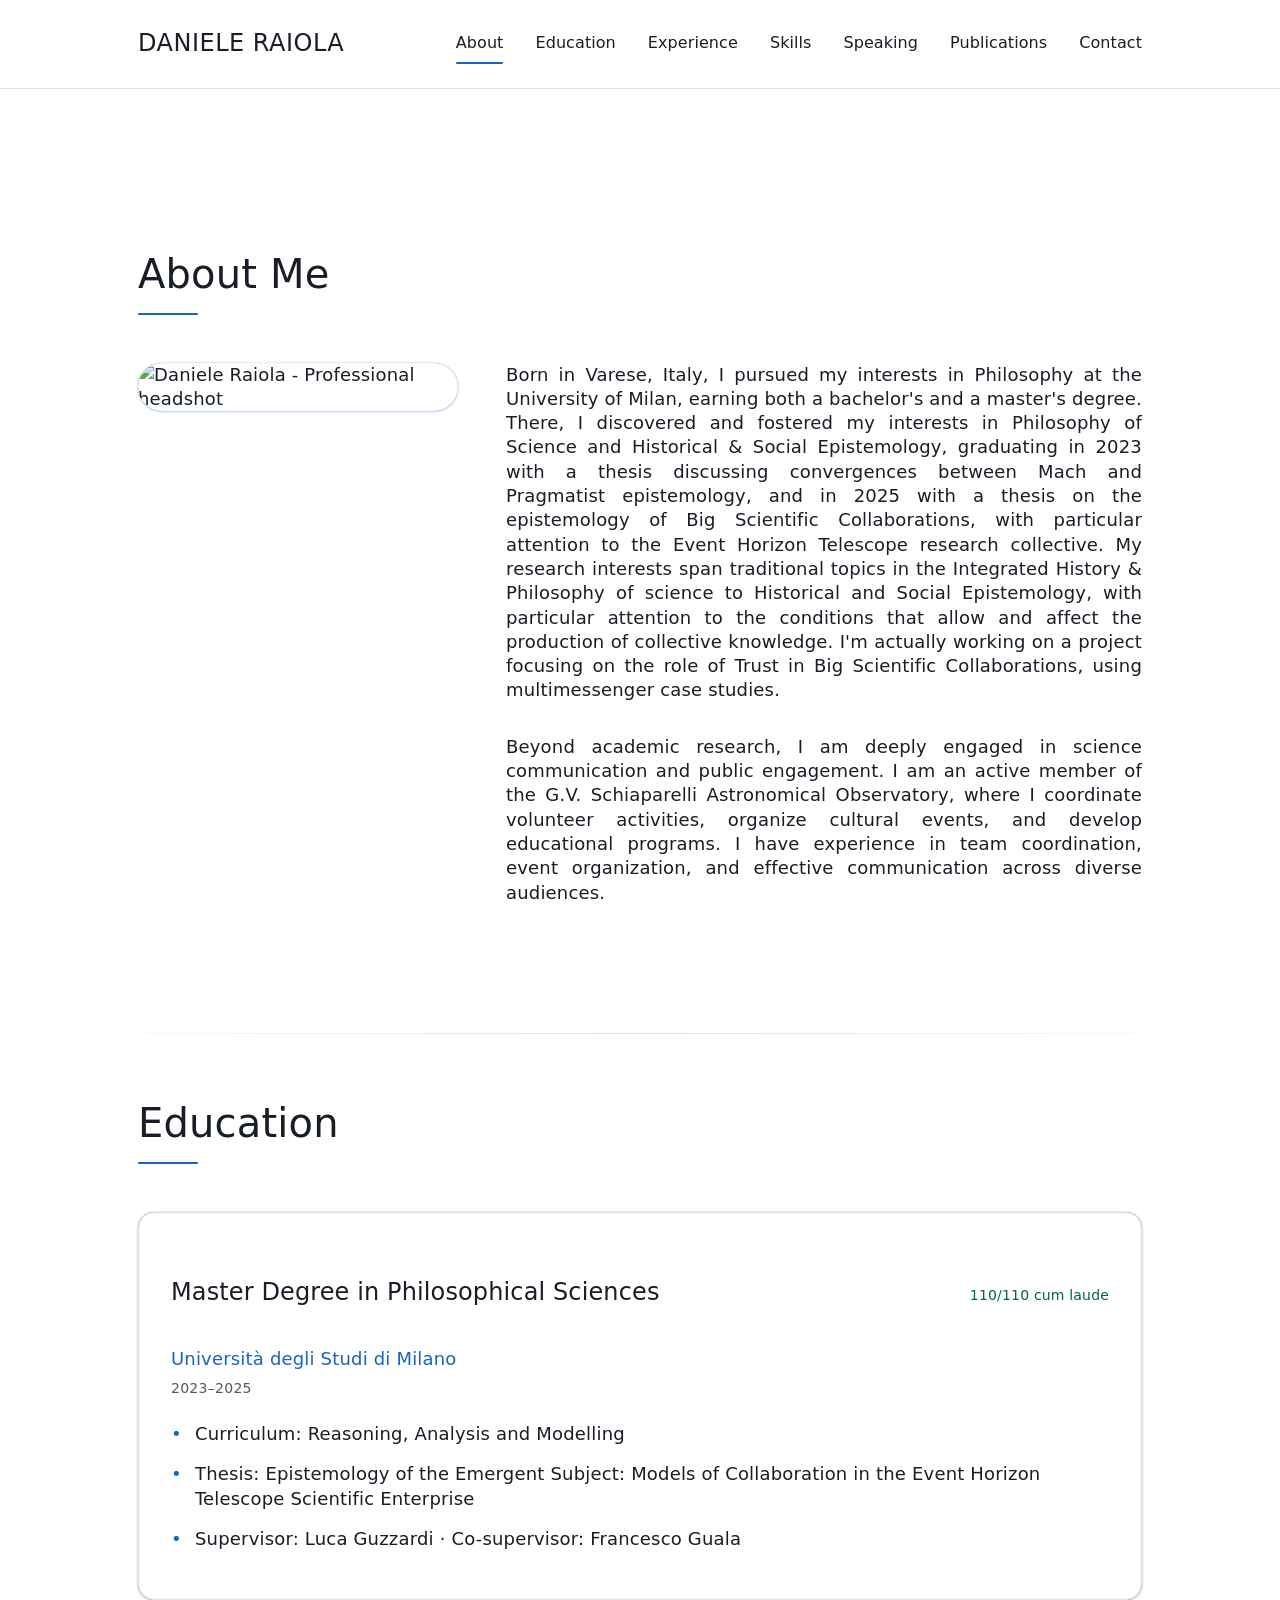
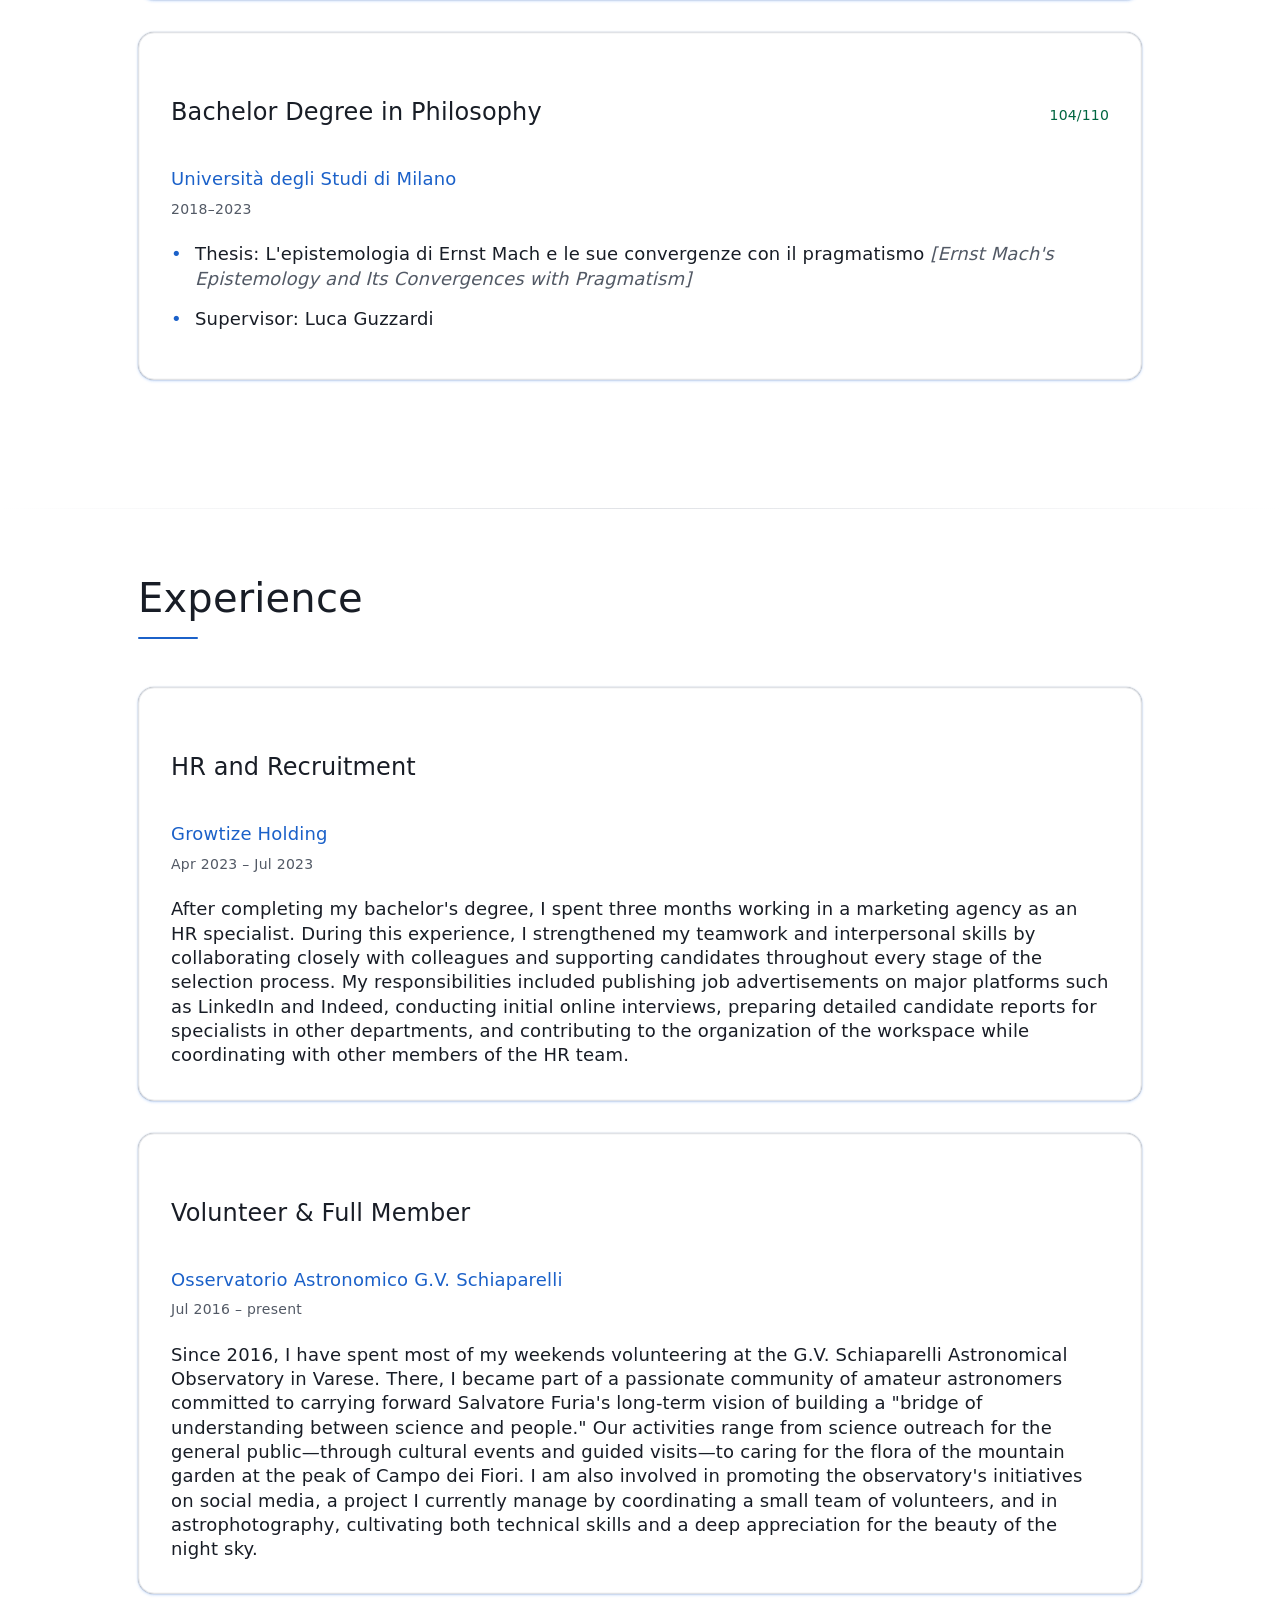
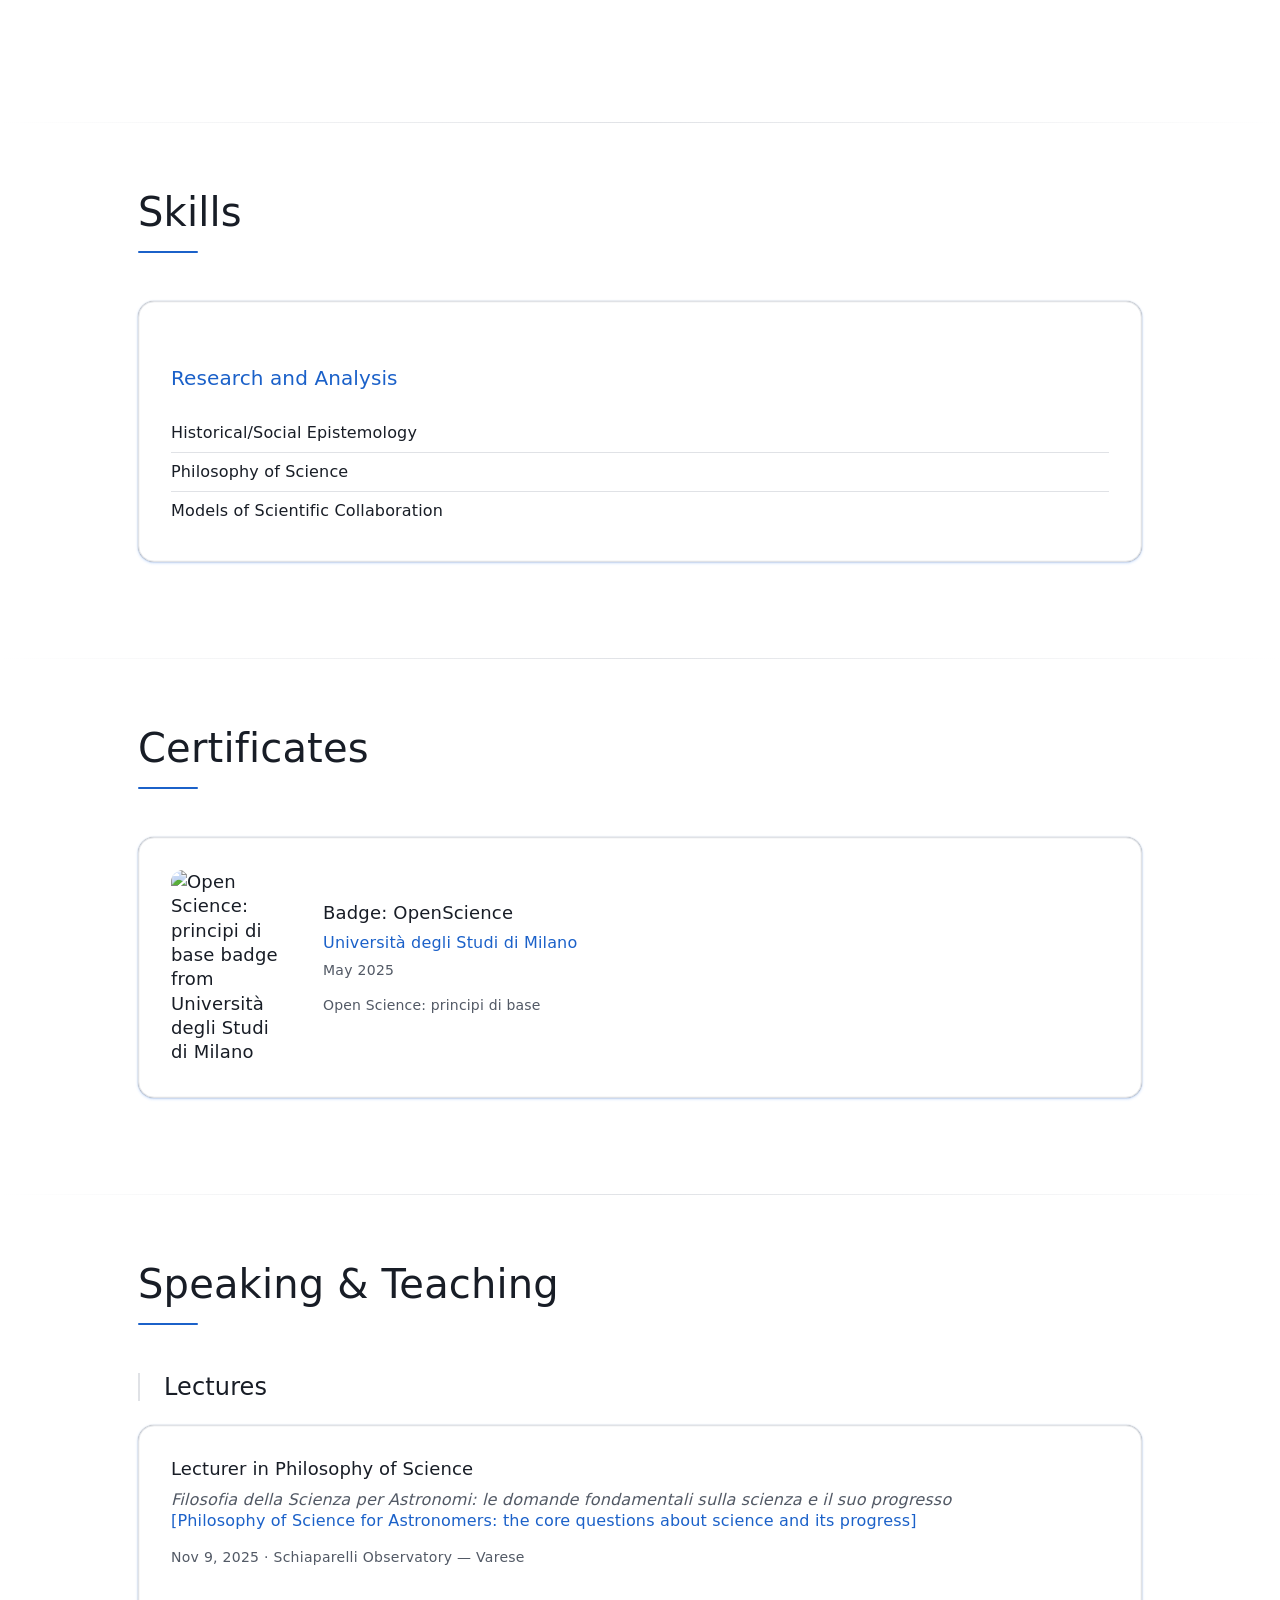
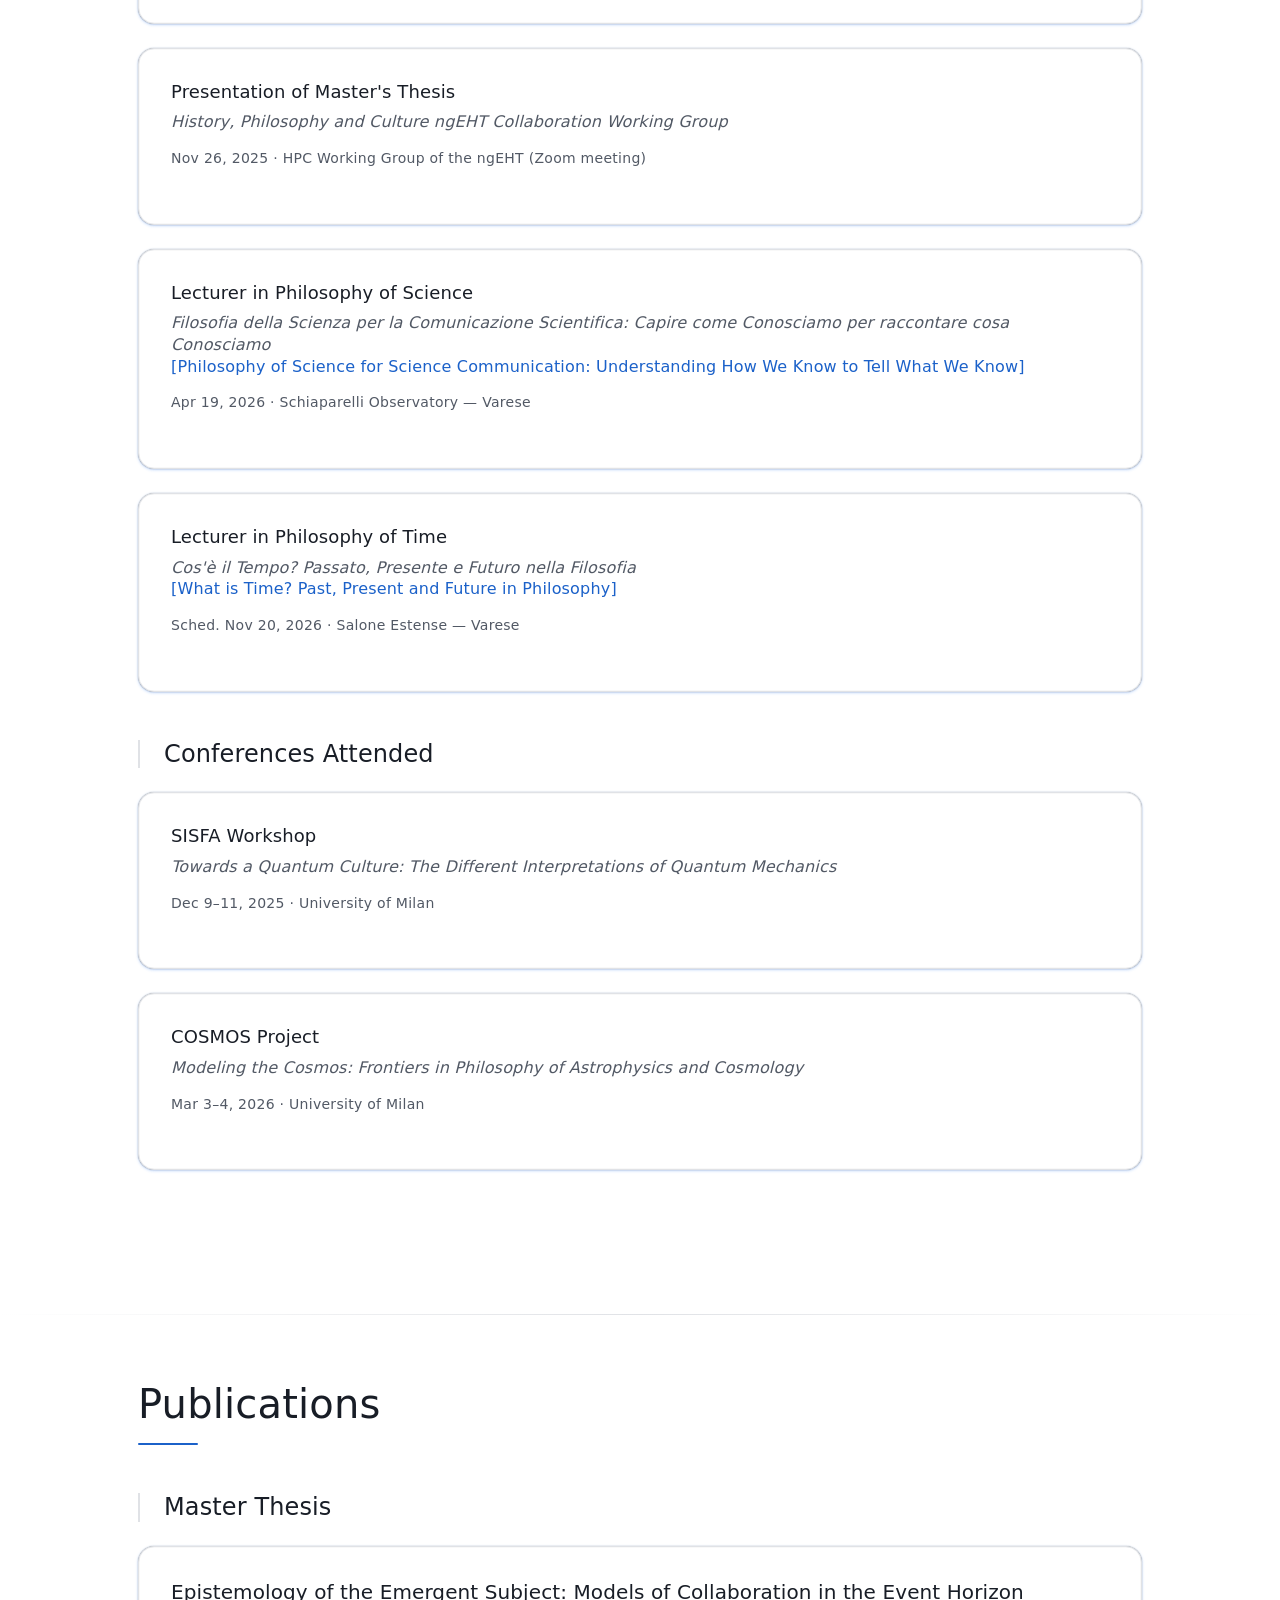
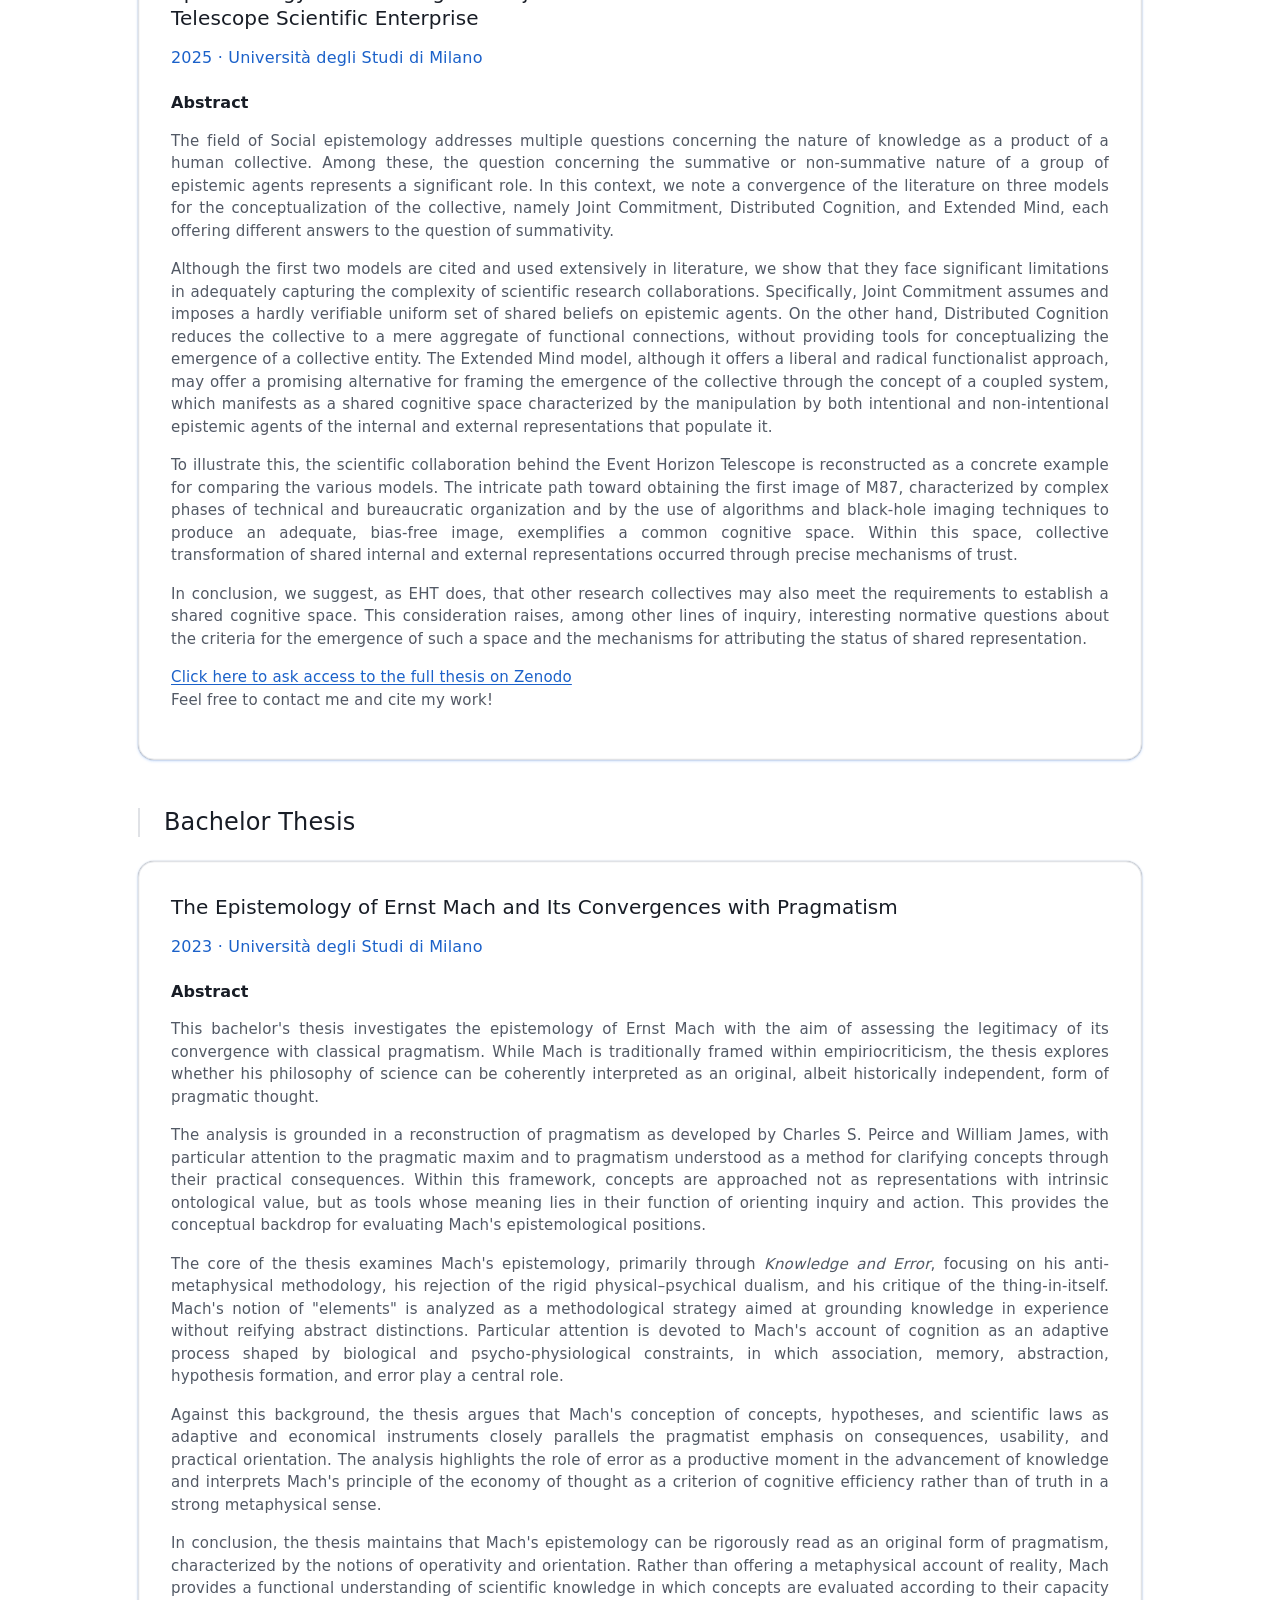
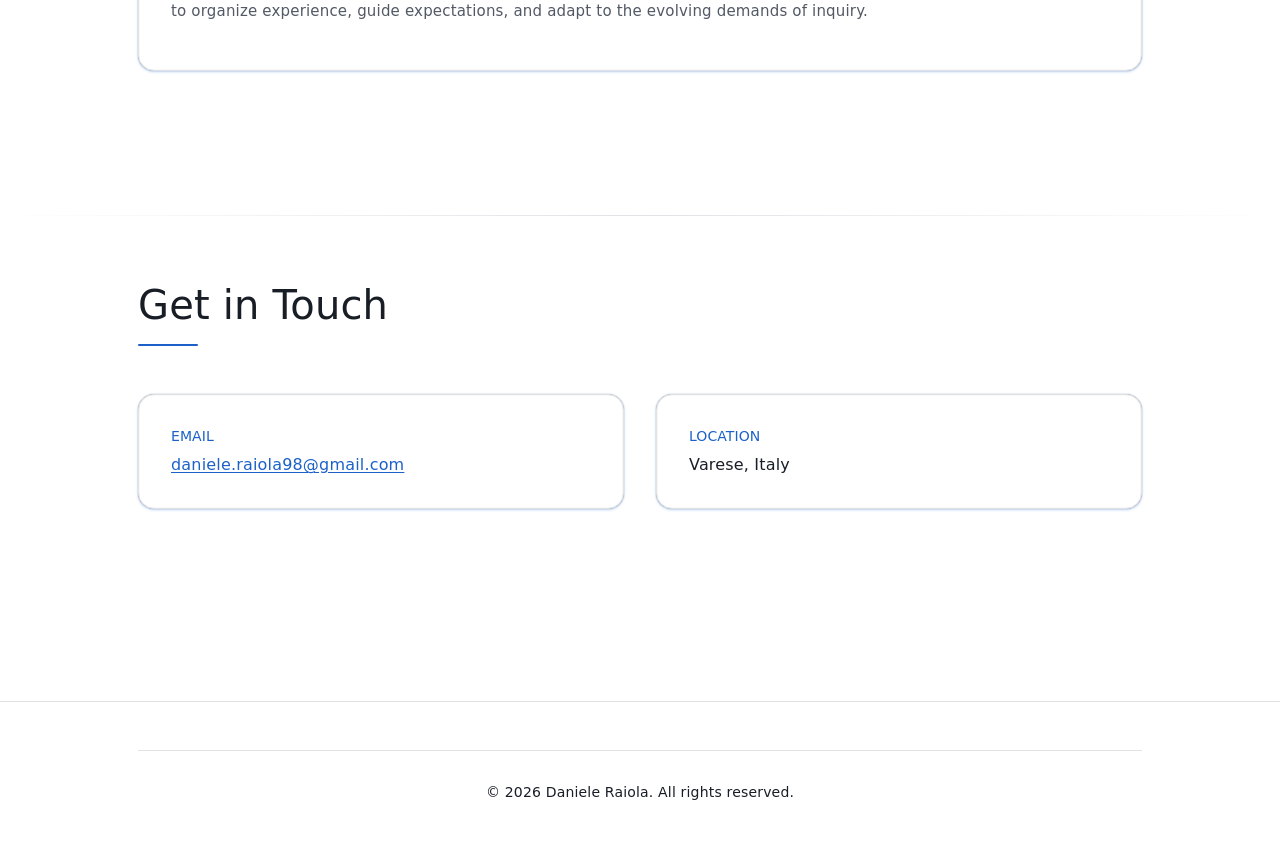
==== commit 68e218fb: "Fix copy" ====
--- a/index.html
+++ b/index.html
@@ -179,7 +179,7 @@
 
                     <article class="speaking-item">
                         <h4 class="speaking-title">Lecturer in Philosophy of Time</h4>
-                        <p class="speaking-subtitle"><em>Cos'Ã¨ il Tempo? Passato, Presente e Futuro nella Filosofia</em><br>[What is Time? Past, Present and Future in Philosophy]</p>
+                        <p class="speaking-subtitle"><em>Cos'è il Tempo? Passato, Presente e Futuro nella Filosofia</em><br>[What is Time? Past, Present and Future in Philosophy]</p>
                         <p class="speaking-meta">Sched. Nov 20, 2026 · Salone Estense — Varese</p>
                     </article>
                 </div>
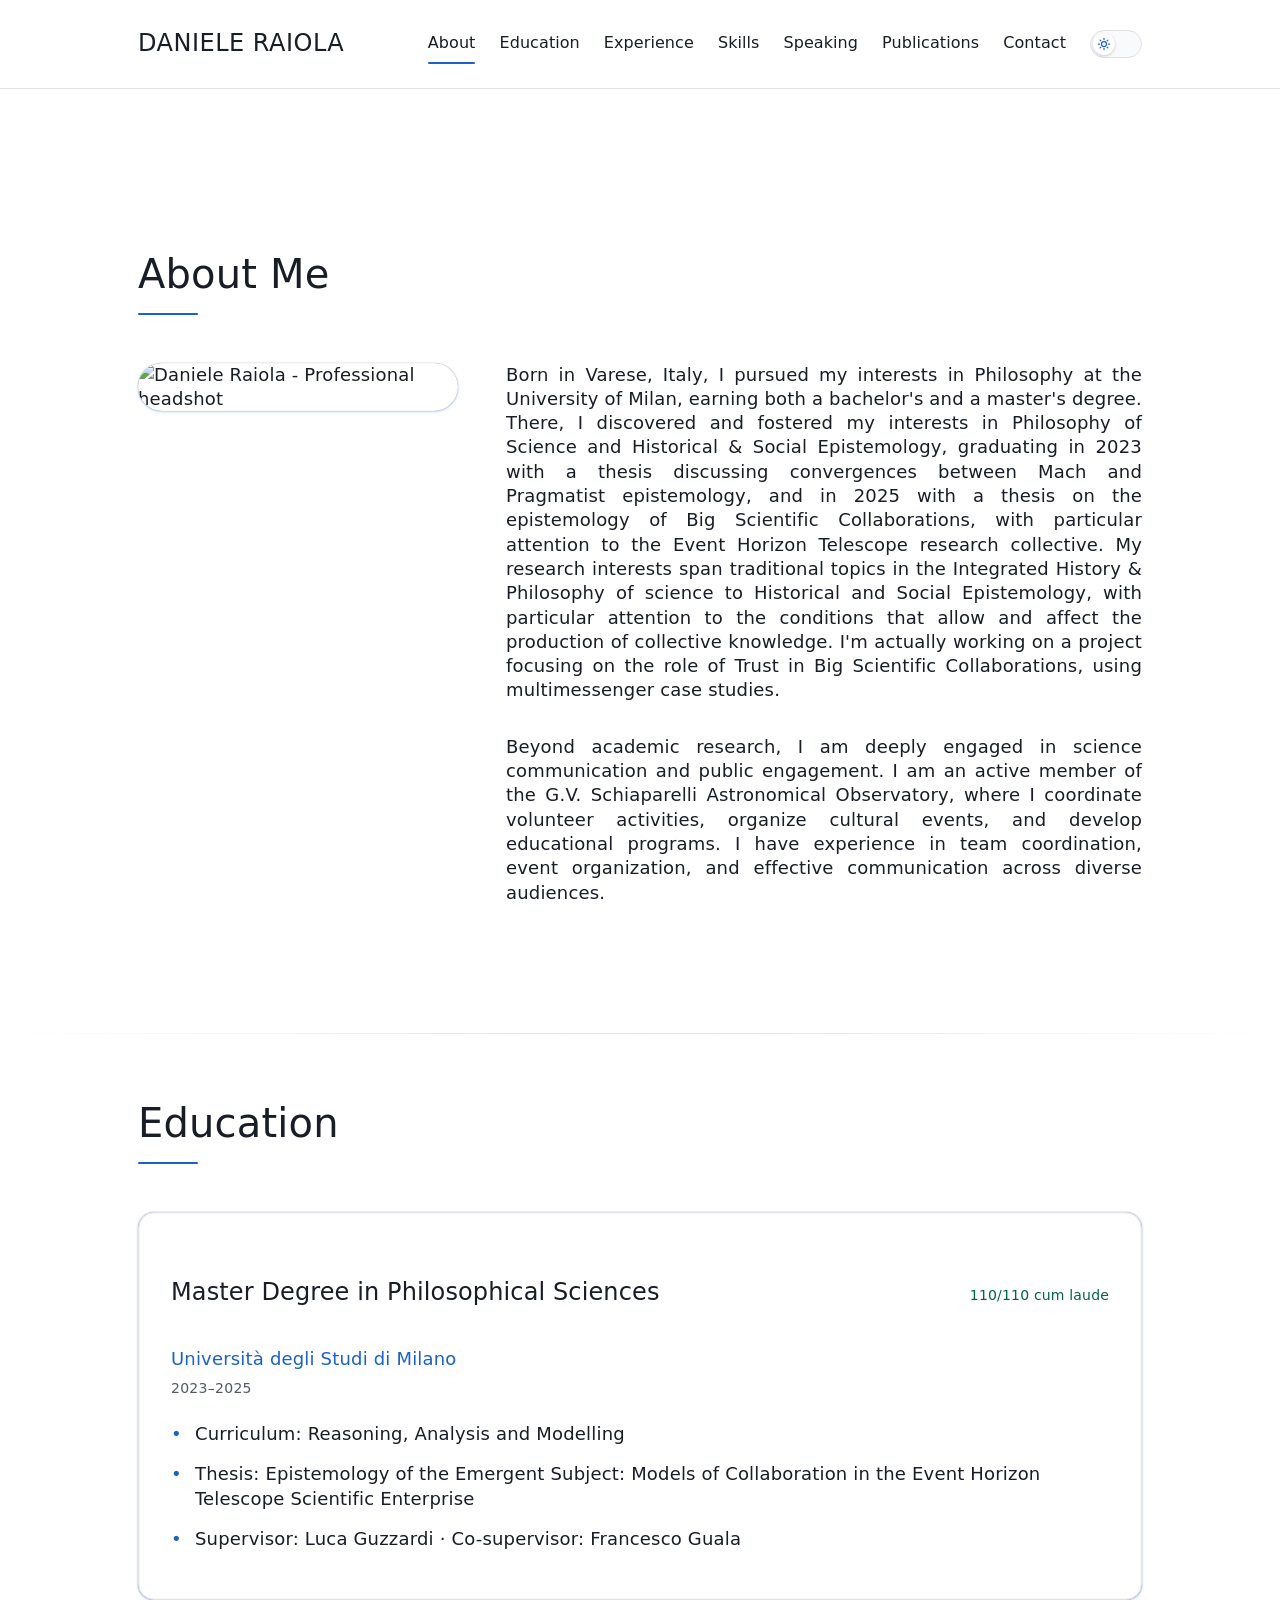
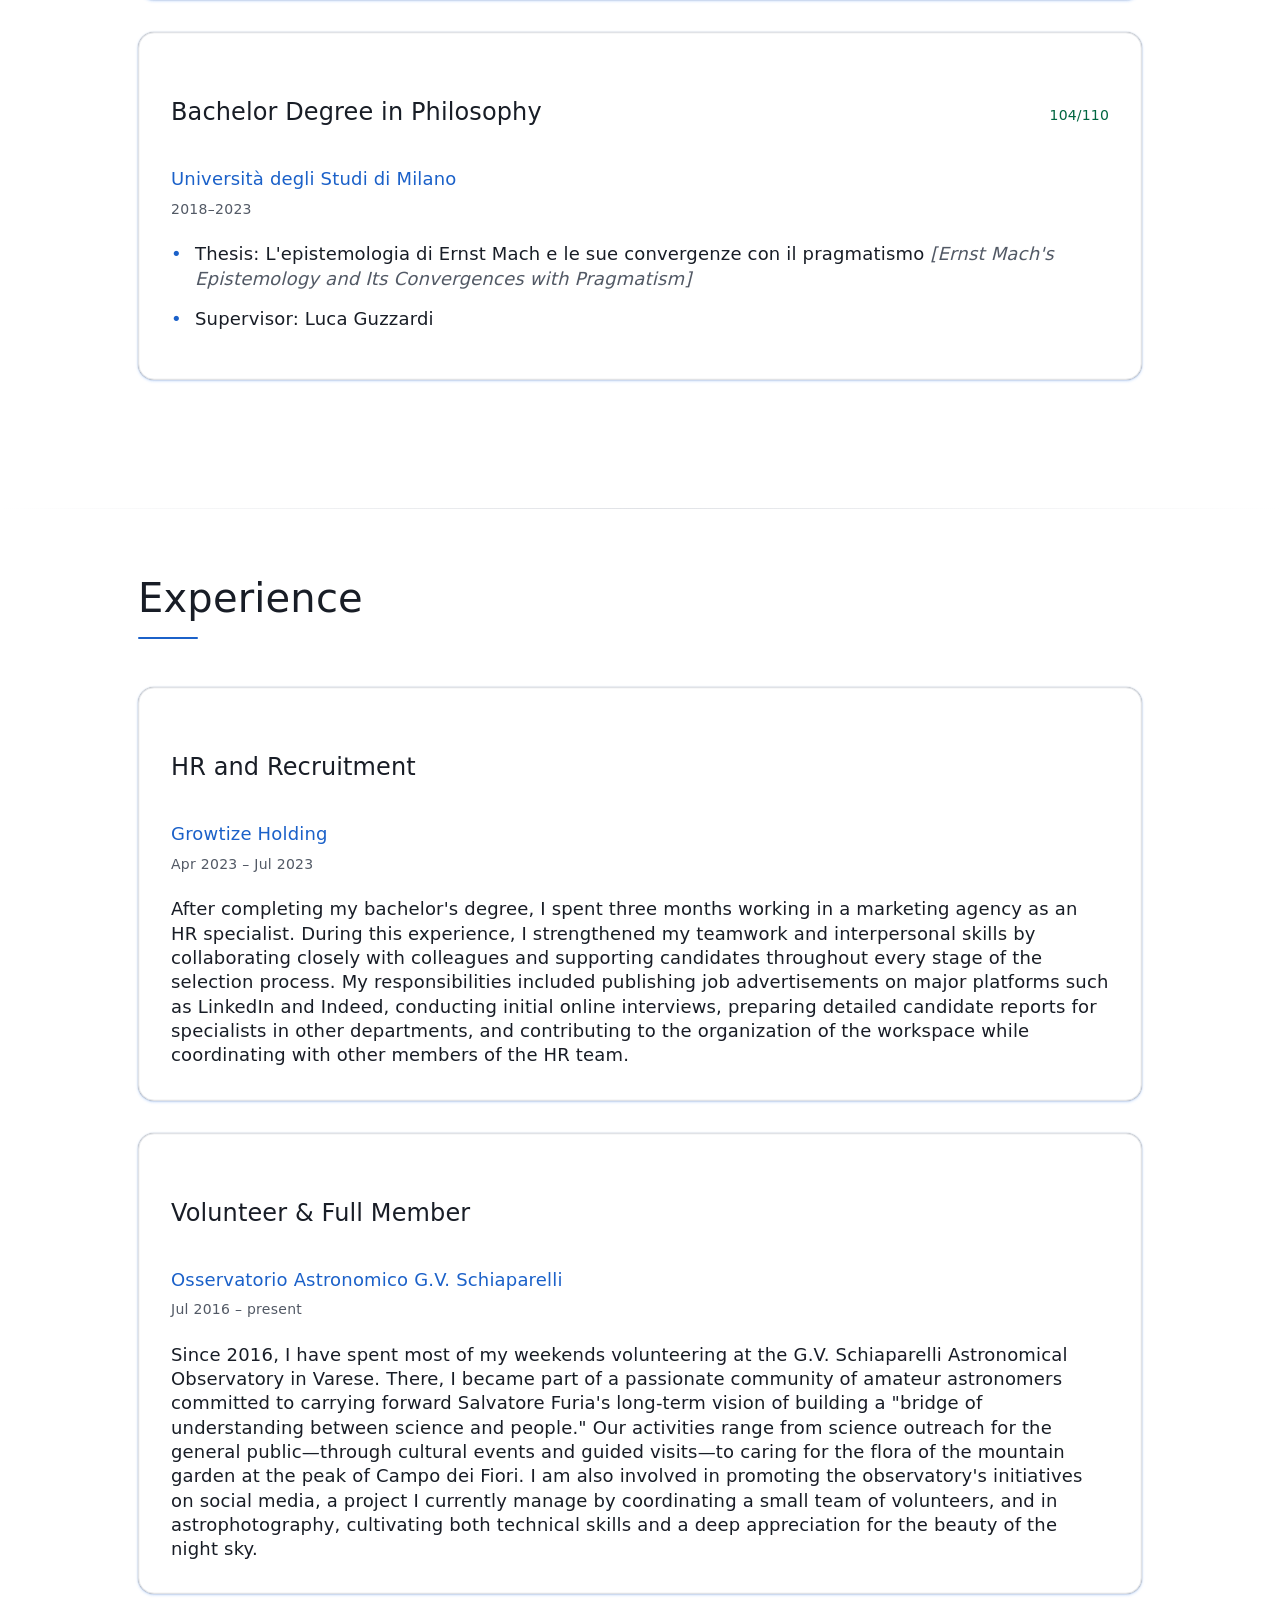
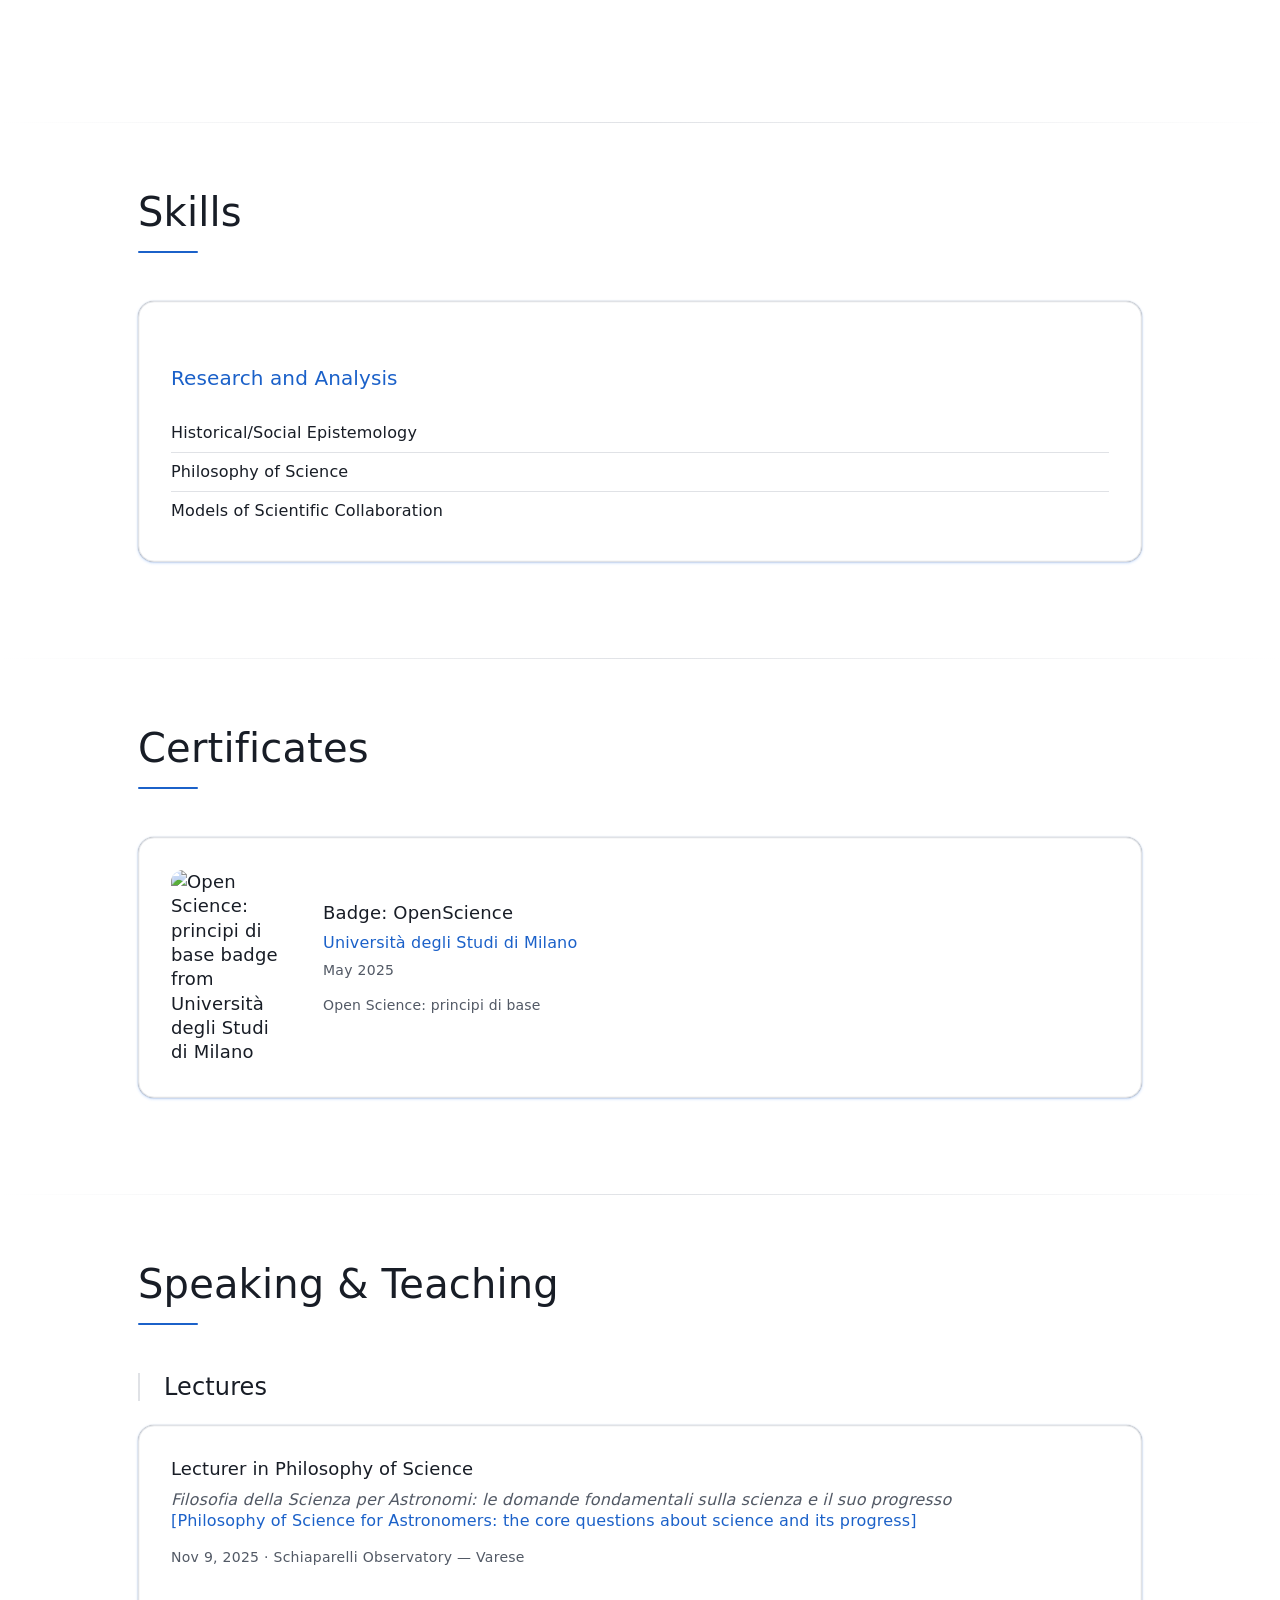
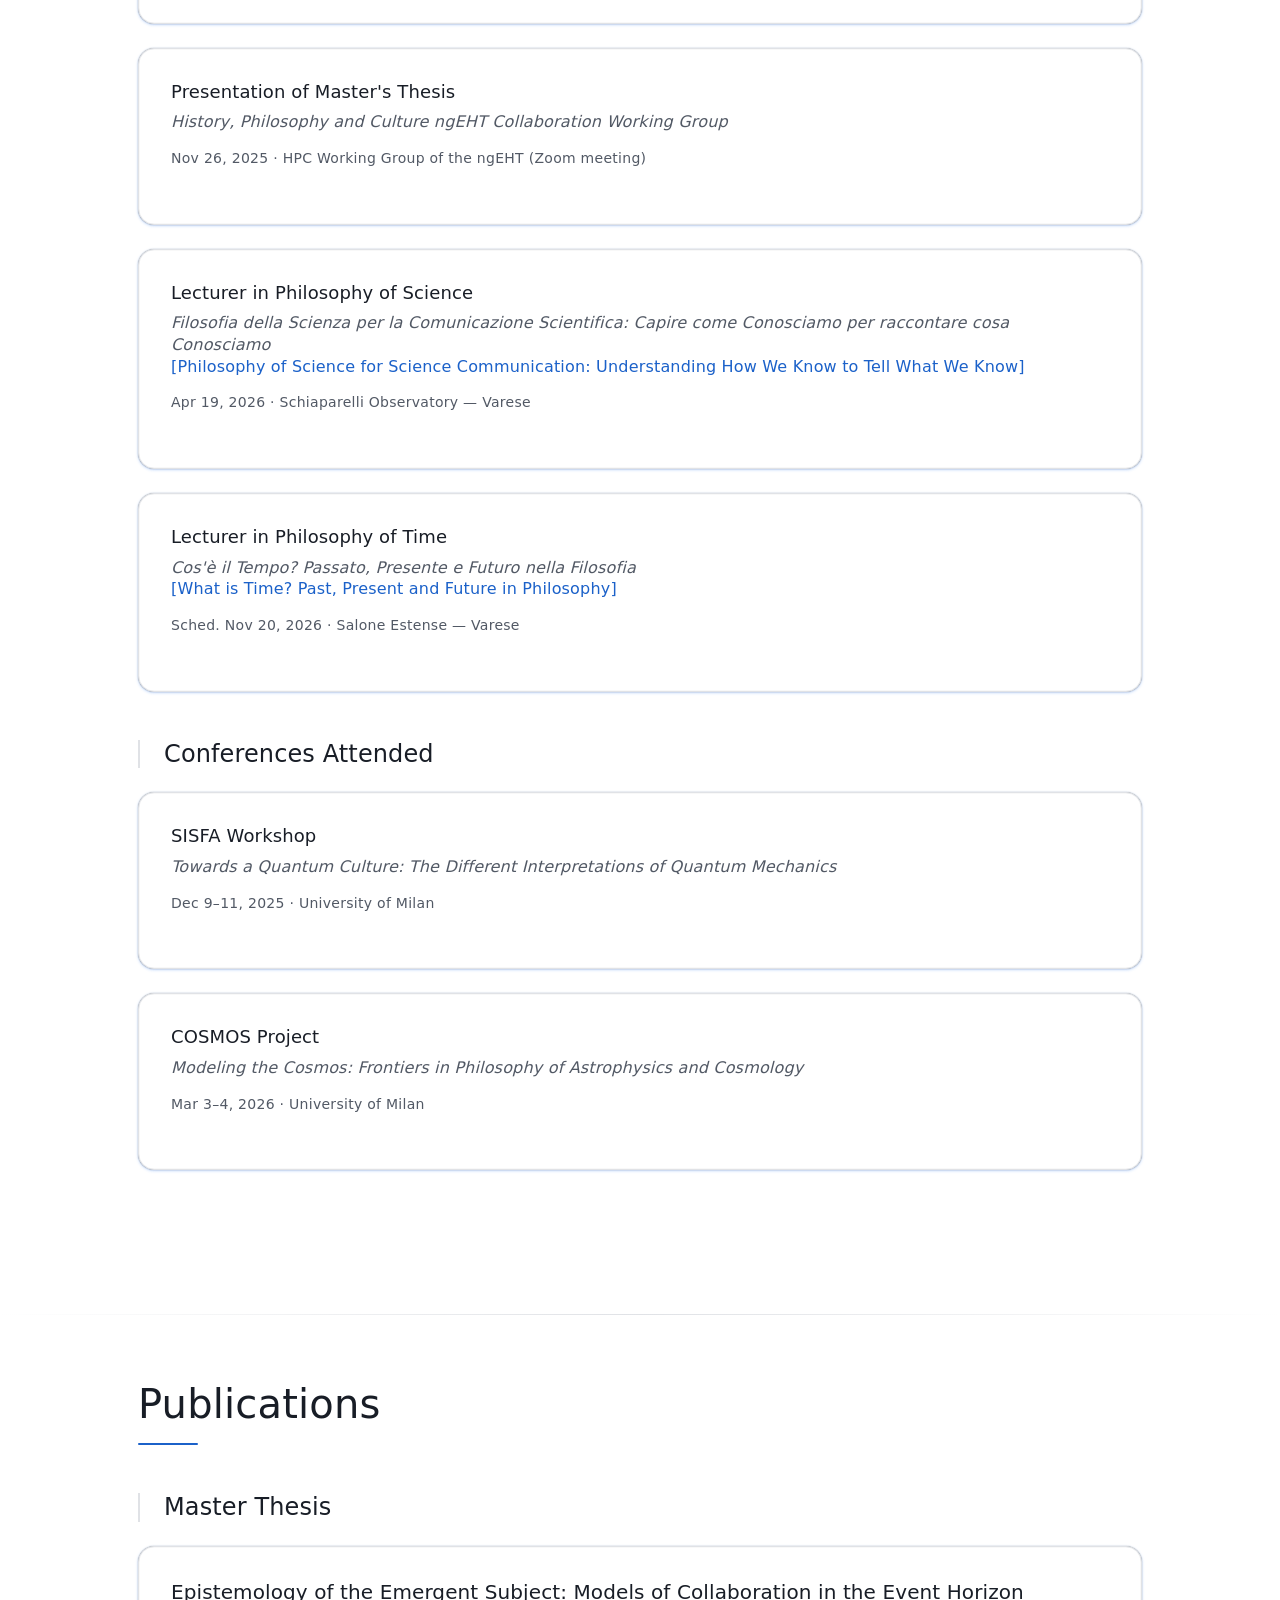
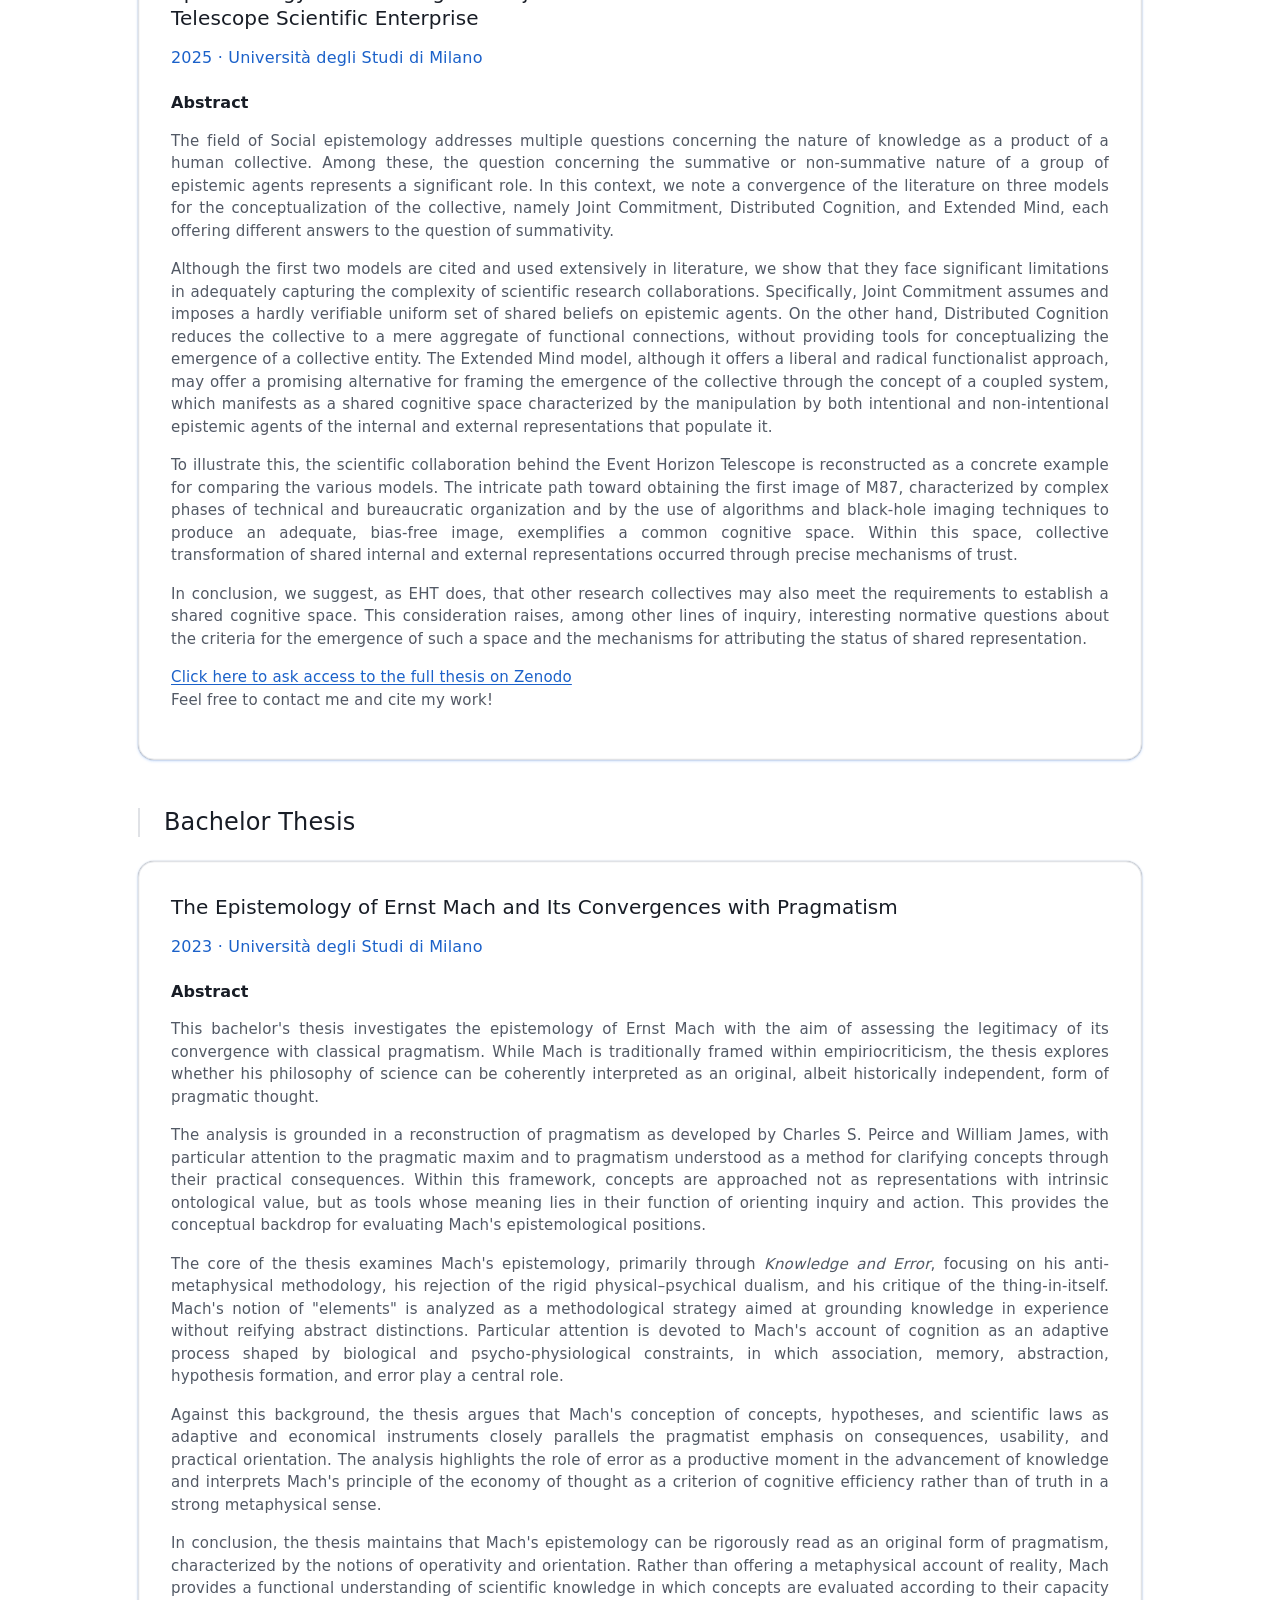
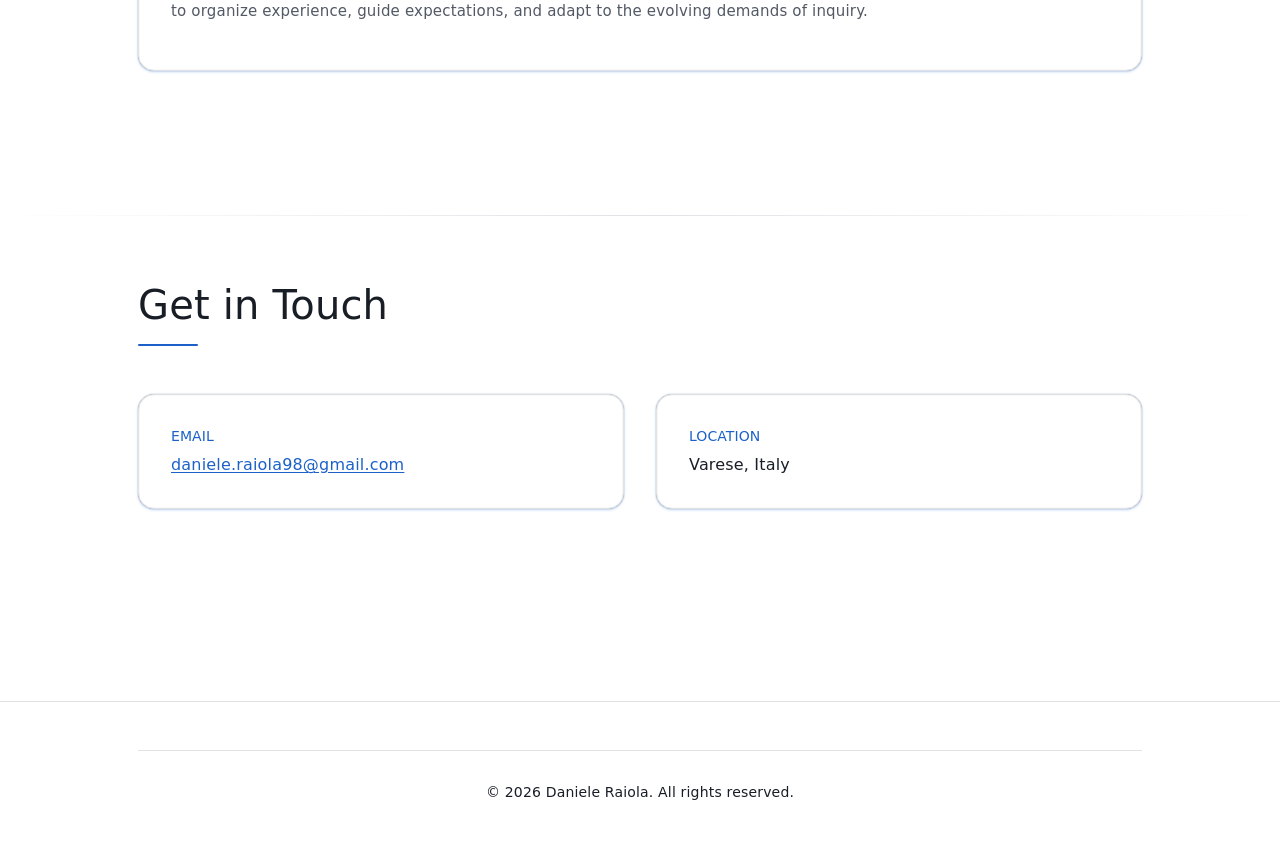
==== commit d14a2c25: "Add dark mode support with theme toggle functionality" ====
--- a/index.html
+++ b/index.html
@@ -23,6 +23,24 @@
                     <a href="#teaching" class="nav-link">Speaking</a>
                     <a href="#publications" class="nav-link">Publications</a>
                     <a href="#contact" class="nav-link">Contact</a>
+                    <button class="theme-toggle" id="theme-toggle" aria-label="Toggle dark mode" title="Toggle dark mode">
+                        <span class="theme-toggle-thumb">
+                            <svg class="icon-sun" xmlns="http://www.w3.org/2000/svg" viewBox="0 0 24 24" fill="none" stroke="currentColor" stroke-width="2.5" stroke-linecap="round" stroke-linejoin="round">
+                                <circle cx="12" cy="12" r="5"></circle>
+                                <line x1="12" y1="1" x2="12" y2="3"></line>
+                                <line x1="12" y1="21" x2="12" y2="23"></line>
+                                <line x1="4.22" y1="4.22" x2="5.64" y2="5.64"></line>
+                                <line x1="18.36" y1="18.36" x2="19.78" y2="19.78"></line>
+                                <line x1="1" y1="12" x2="3" y2="12"></line>
+                                <line x1="21" y1="12" x2="23" y2="12"></line>
+                                <line x1="4.22" y1="19.78" x2="5.64" y2="18.36"></line>
+                                <line x1="18.36" y1="5.64" x2="19.78" y2="4.22"></line>
+                            </svg>
+                            <svg class="icon-moon" xmlns="http://www.w3.org/2000/svg" viewBox="0 0 24 24" fill="none" stroke="currentColor" stroke-width="2.5" stroke-linecap="round" stroke-linejoin="round">
+                                <path d="M21 12.79A9 9 0 1 1 11.21 3 7 7 0 0 0 21 12.79z"></path>
+                            </svg>
+                        </span>
+                    </button>
                 </nav>
             </div>
         </div>
@@ -306,6 +324,45 @@
                 }
             });
         });
+
+        (function() {
+            const toggle = document.getElementById('theme-toggle');
+            const html = document.documentElement;
+            const STORAGE_KEY = 'theme';
+
+            function setTheme(theme) {
+                html.setAttribute('data-theme', theme);
+                localStorage.setItem(STORAGE_KEY, theme);
+            }
+
+            function getStoredTheme() {
+                return localStorage.getItem(STORAGE_KEY);
+            }
+
+            function getSystemTheme() {
+                return window.matchMedia('(prefers-color-scheme: dark)').matches ? 'dark' : 'light';
+            }
+
+            const storedTheme = getStoredTheme();
+            if (storedTheme) {
+                setTheme(storedTheme);
+            } else {
+                setTheme(getSystemTheme());
+            }
+
+            if (toggle) {
+                toggle.addEventListener('click', function() {
+                    const currentTheme = html.getAttribute('data-theme');
+                    setTheme(currentTheme === 'dark' ? 'light' : 'dark');
+                });
+            }
+
+            window.matchMedia('(prefers-color-scheme: dark)').addEventListener('change', function(e) {
+                if (!getStoredTheme()) {
+                    setTheme(e.matches ? 'dark' : 'light');
+                }
+            });
+        })();
     </script>
 </body>
 </html>
--- a/styles/main.css
+++ b/styles/main.css
@@ -47,6 +47,23 @@
     /* === TRANSITIONS === */
     --transition-fast: all 0.2s cubic-bezier(0.4, 0, 0.2, 1);
     --transition: all 0.3s cubic-bezier(0.4, 0, 0.2, 1);
+}
+
+/* === DARK MODE === */
+[data-theme="dark"] {
+    --theme-bg: #121518;
+    --theme-text: #e8eaed;
+    --theme-accent: #5f9fff;
+    --theme-button-text-spotlight: rgba(18, 21, 24, 0.97);
+    --theme-success-text: #4ade80;
+    --theme-text-weak: rgba(200, 204, 210, 0.69);
+    --theme-button-text-secondary-active: rgba(200, 204, 210, 0.82);
+    --theme-secondary-text: #a0a4a9;
+    --theme-mid-blue: #7ab3ff;
+    --theme-border: #2d333b;
+    --theme-surface-light: #1c2126;
+    --theme-shadow-blue: 0 0 1px rgba(0, 0, 0, 0.32), 0 0 2px rgba(0, 0, 0, 0.08), 0 1px 3px rgba(95, 159, 255, 0.28), 0 0 0 0.5px inset rgba(0, 0, 0, 0.06);
+    --theme-shadow-soft: 0 0 20px rgba(95, 159, 255, 0.08);
 }
 
 /* ============================================================================
@@ -257,7 +274,7 @@
 
 .nav {
     display: flex;
-    gap: var(--space-4);
+    gap: var(--space-3);
     flex-wrap: wrap;
     justify-content: flex-end;
     align-items: center;
@@ -295,6 +312,81 @@
 .nav-link:hover::after,
 .nav-link.active::after {
     width: 100%;
+}
+
+/* ============================================================================
+    THEME TOGGLE
+    ============================================================================ */
+
+.theme-toggle {
+    position: relative;
+    width: 52px;
+    height: 28px;
+    padding: 2px;
+    background: var(--theme-surface-light);
+    border: 1px solid var(--theme-border);
+    border-radius: 14px;
+    cursor: pointer;
+    transition: var(--transition-fast);
+    flex-shrink: 0;
+}
+
+.theme-toggle:hover {
+    border-color: var(--theme-accent);
+}
+
+.theme-toggle:focus-visible {
+    outline: 2px solid var(--theme-accent);
+    outline-offset: 2px;
+}
+
+.theme-toggle-thumb {
+    position: absolute;
+    top: 2px;
+    left: 2px;
+    width: 22px;
+    height: 22px;
+    background: var(--theme-bg);
+    border-radius: 50%;
+    box-shadow: 0 1px 3px rgba(0, 0, 0, 0.2);
+    transition: transform 0.2s ease, background-color 0.2s ease;
+}
+
+.theme-toggle-thumb svg {
+    position: absolute;
+    top: 50%;
+    left: 50%;
+    transform: translate(-50%, -50%);
+    width: 12px;
+    height: 12px;
+}
+
+.theme-toggle-thumb .icon-sun {
+    display: block;
+    stroke: var(--theme-accent);
+}
+
+.theme-toggle-thumb .icon-moon {
+    display: none;
+    stroke: var(--theme-accent);
+}
+
+[data-theme="dark"] .theme-toggle-thumb .icon-sun {
+    display: none;
+}
+
+[data-theme="dark"] .theme-toggle-thumb .icon-moon {
+    display: block;
+}
+
+[data-theme="dark"] .theme-toggle {
+    background: var(--theme-accent);
+    border-color: var(--theme-accent);
+}
+
+[data-theme="dark"] .theme-toggle-thumb {
+    transform: translateX(24px);
+    background: var(--theme-bg);
 }
 
 /* ============================================================================
